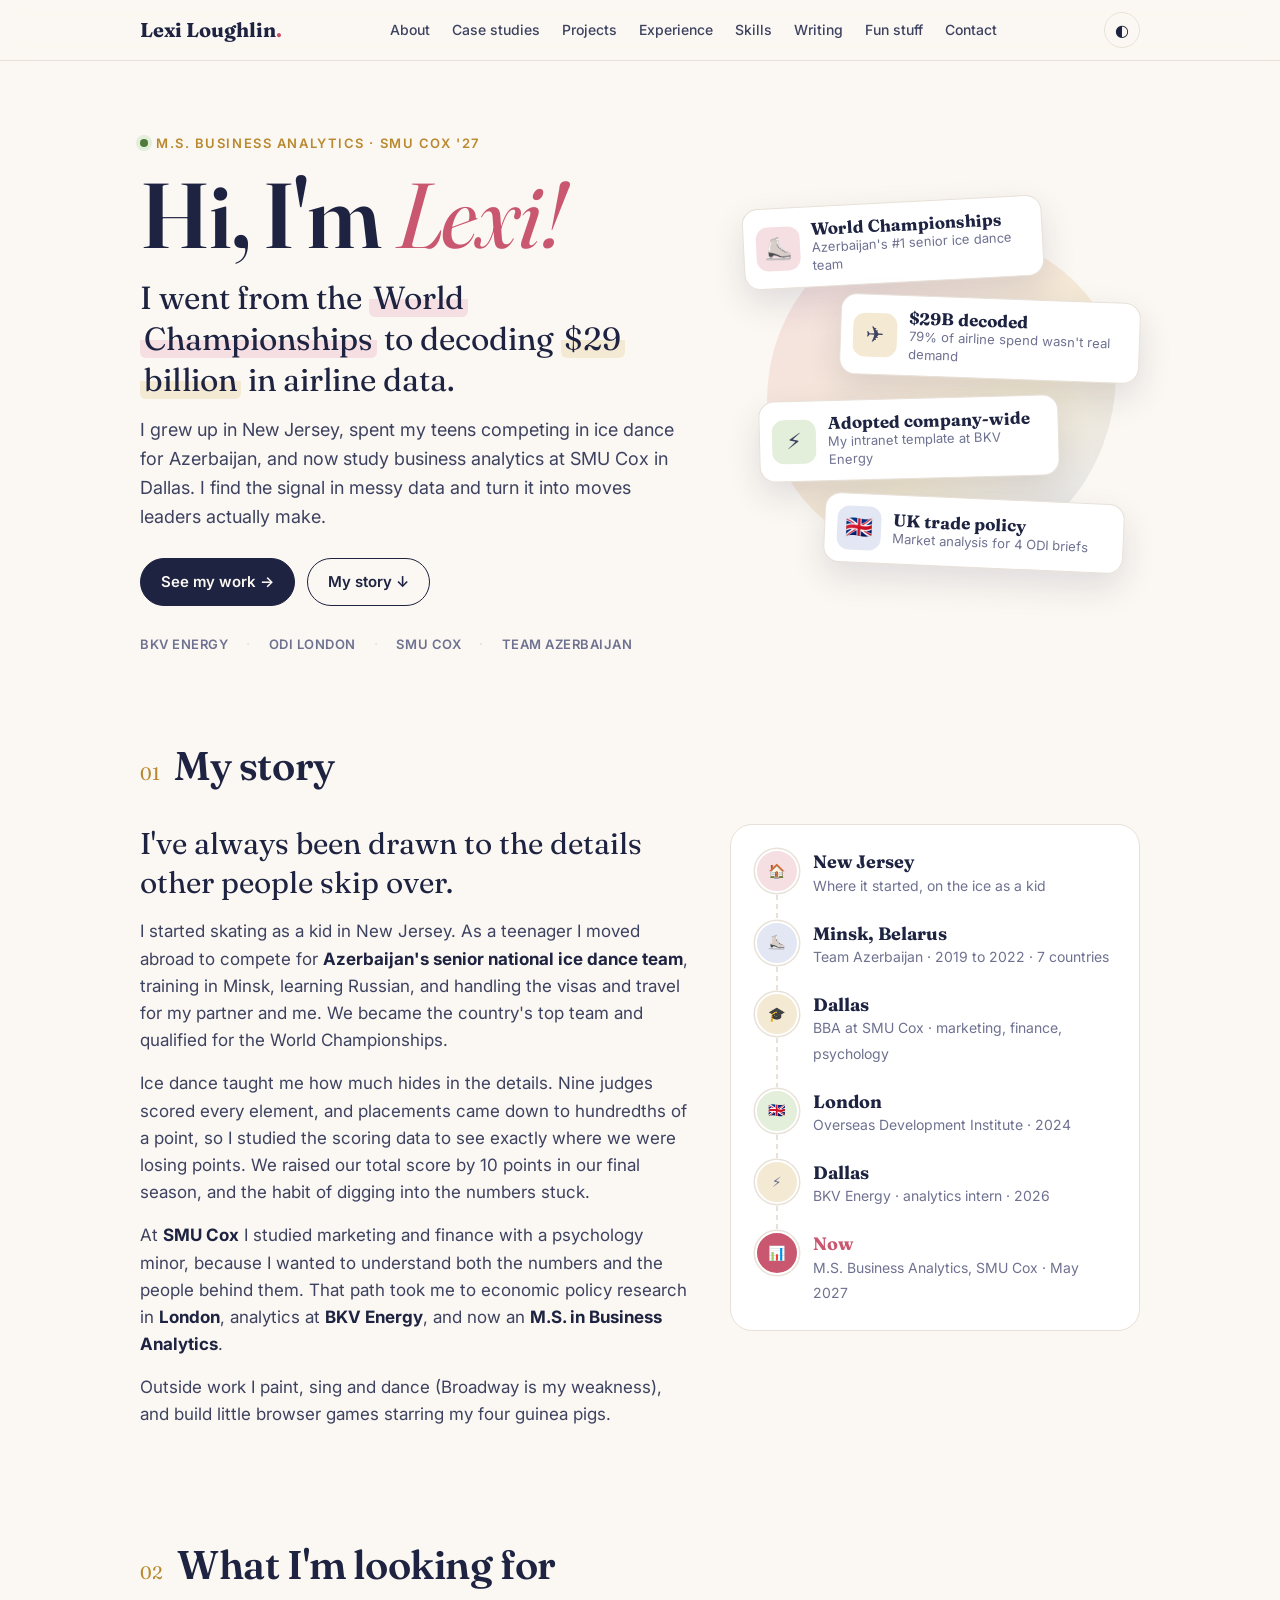
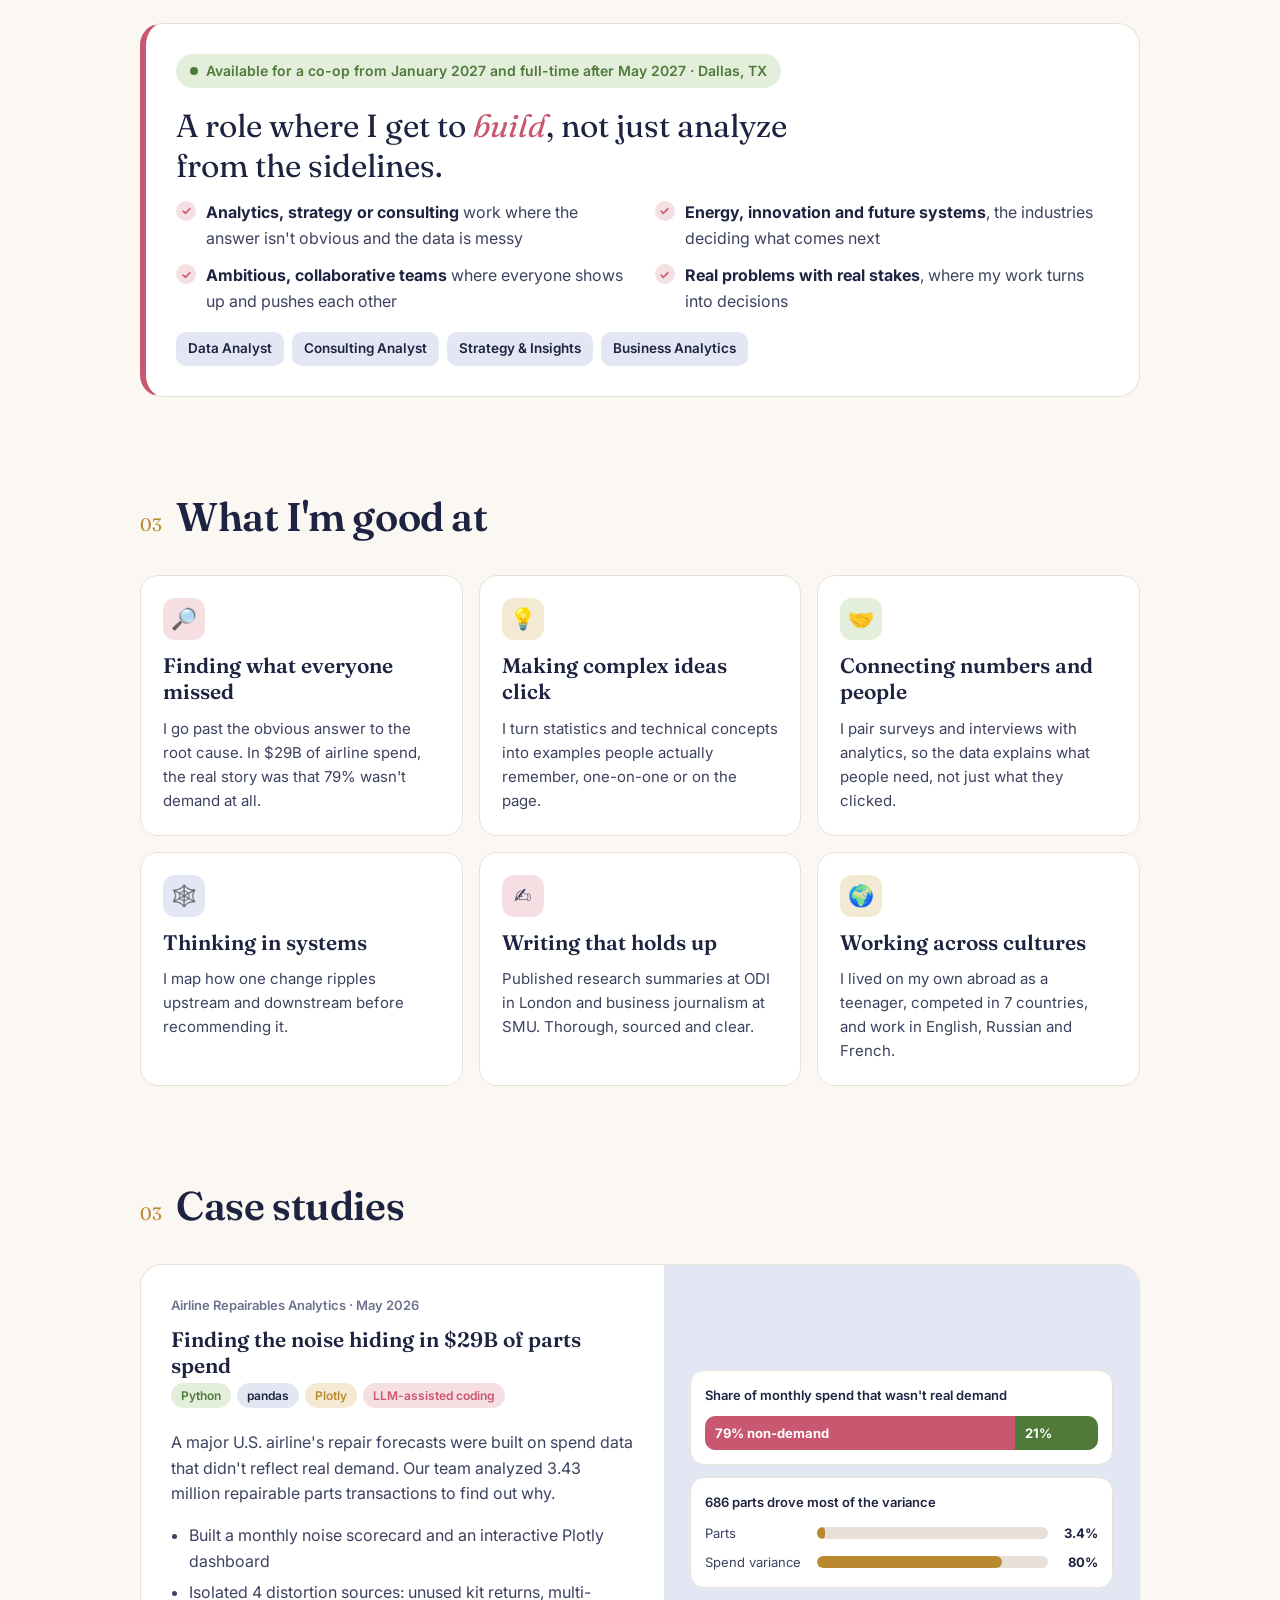
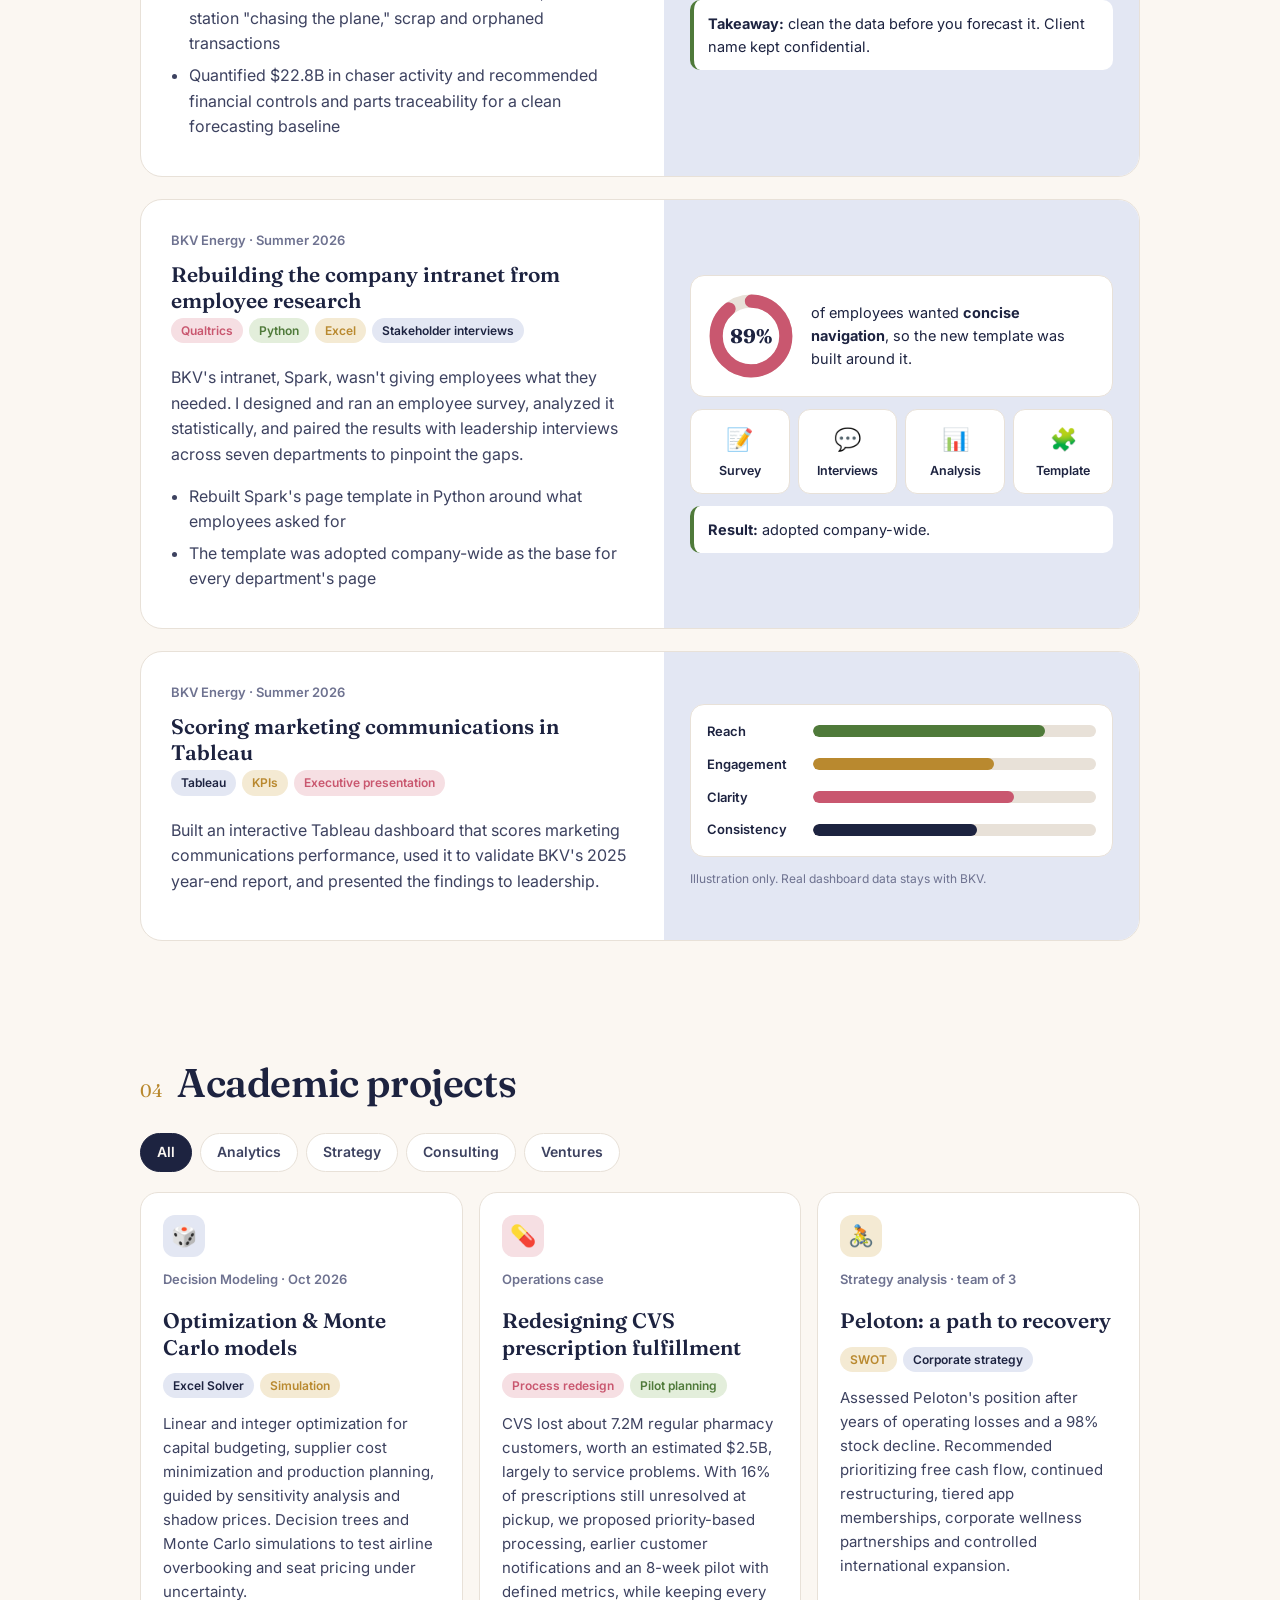
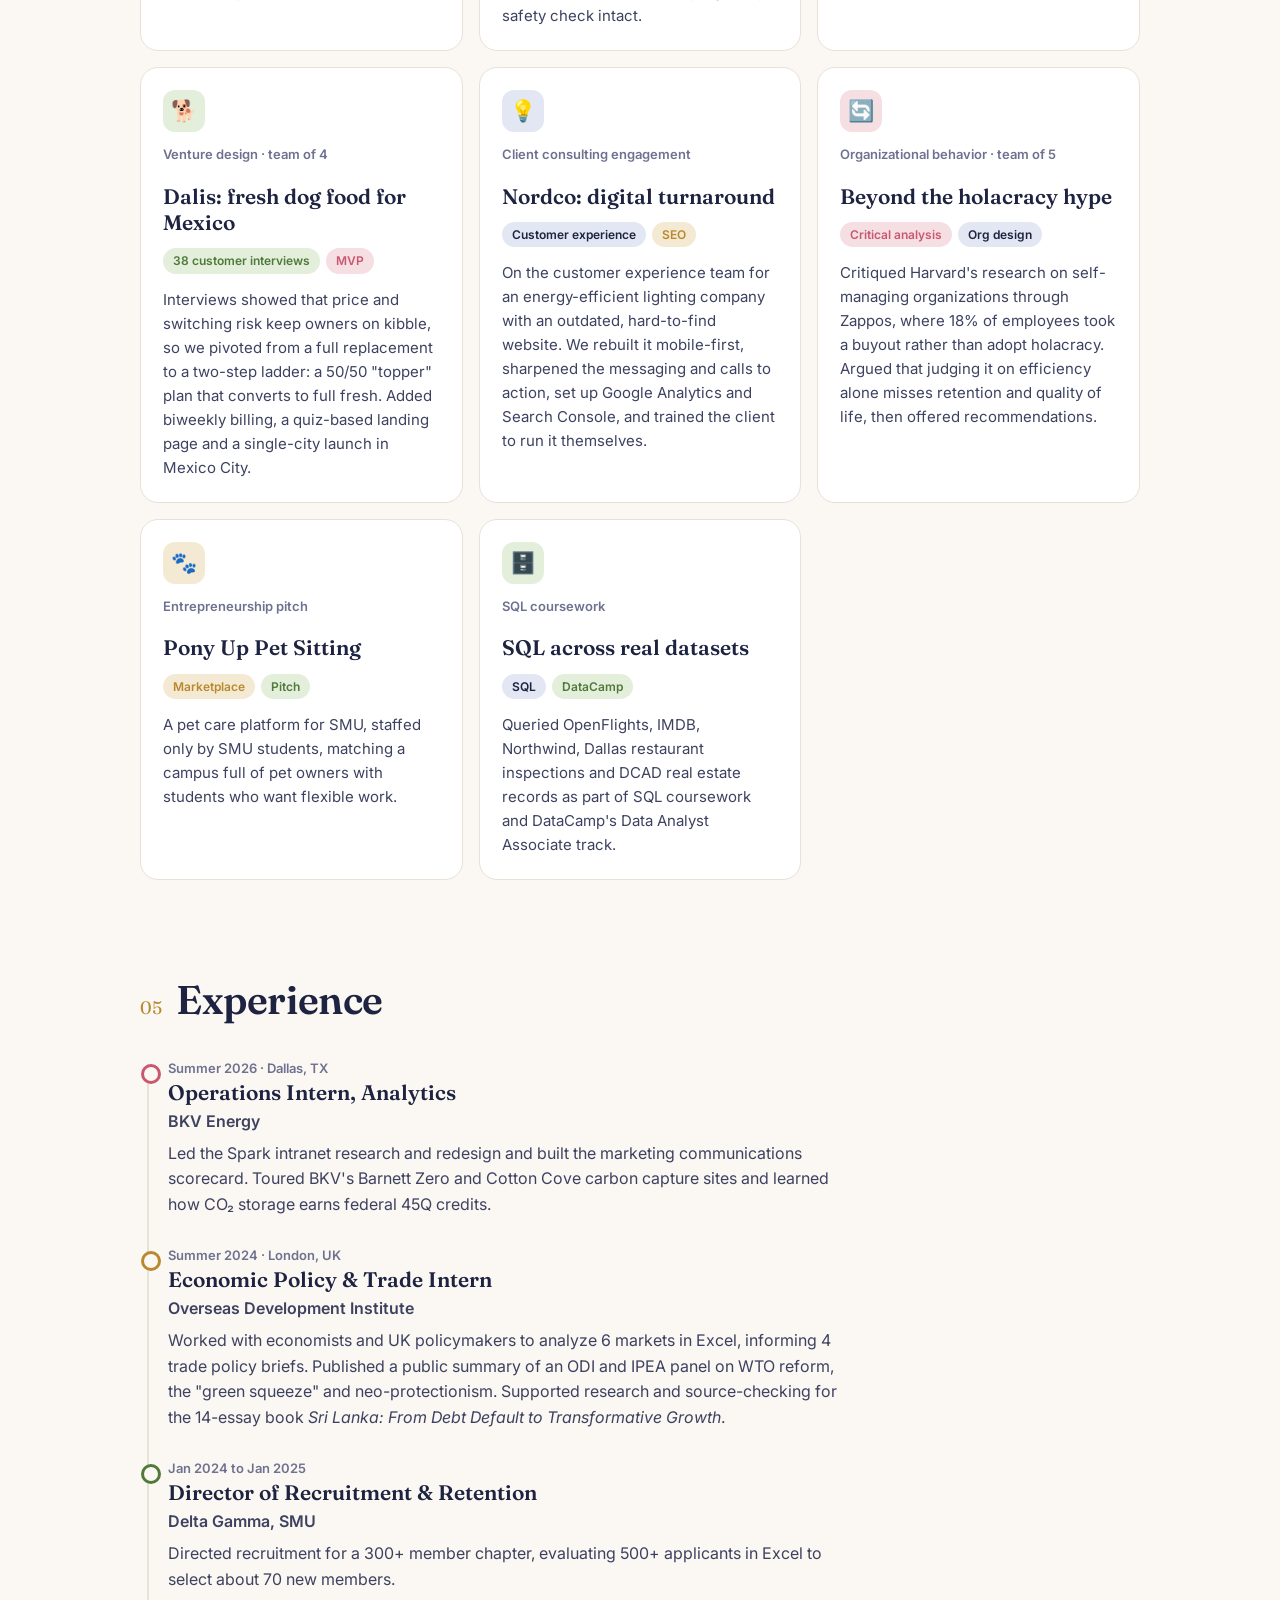
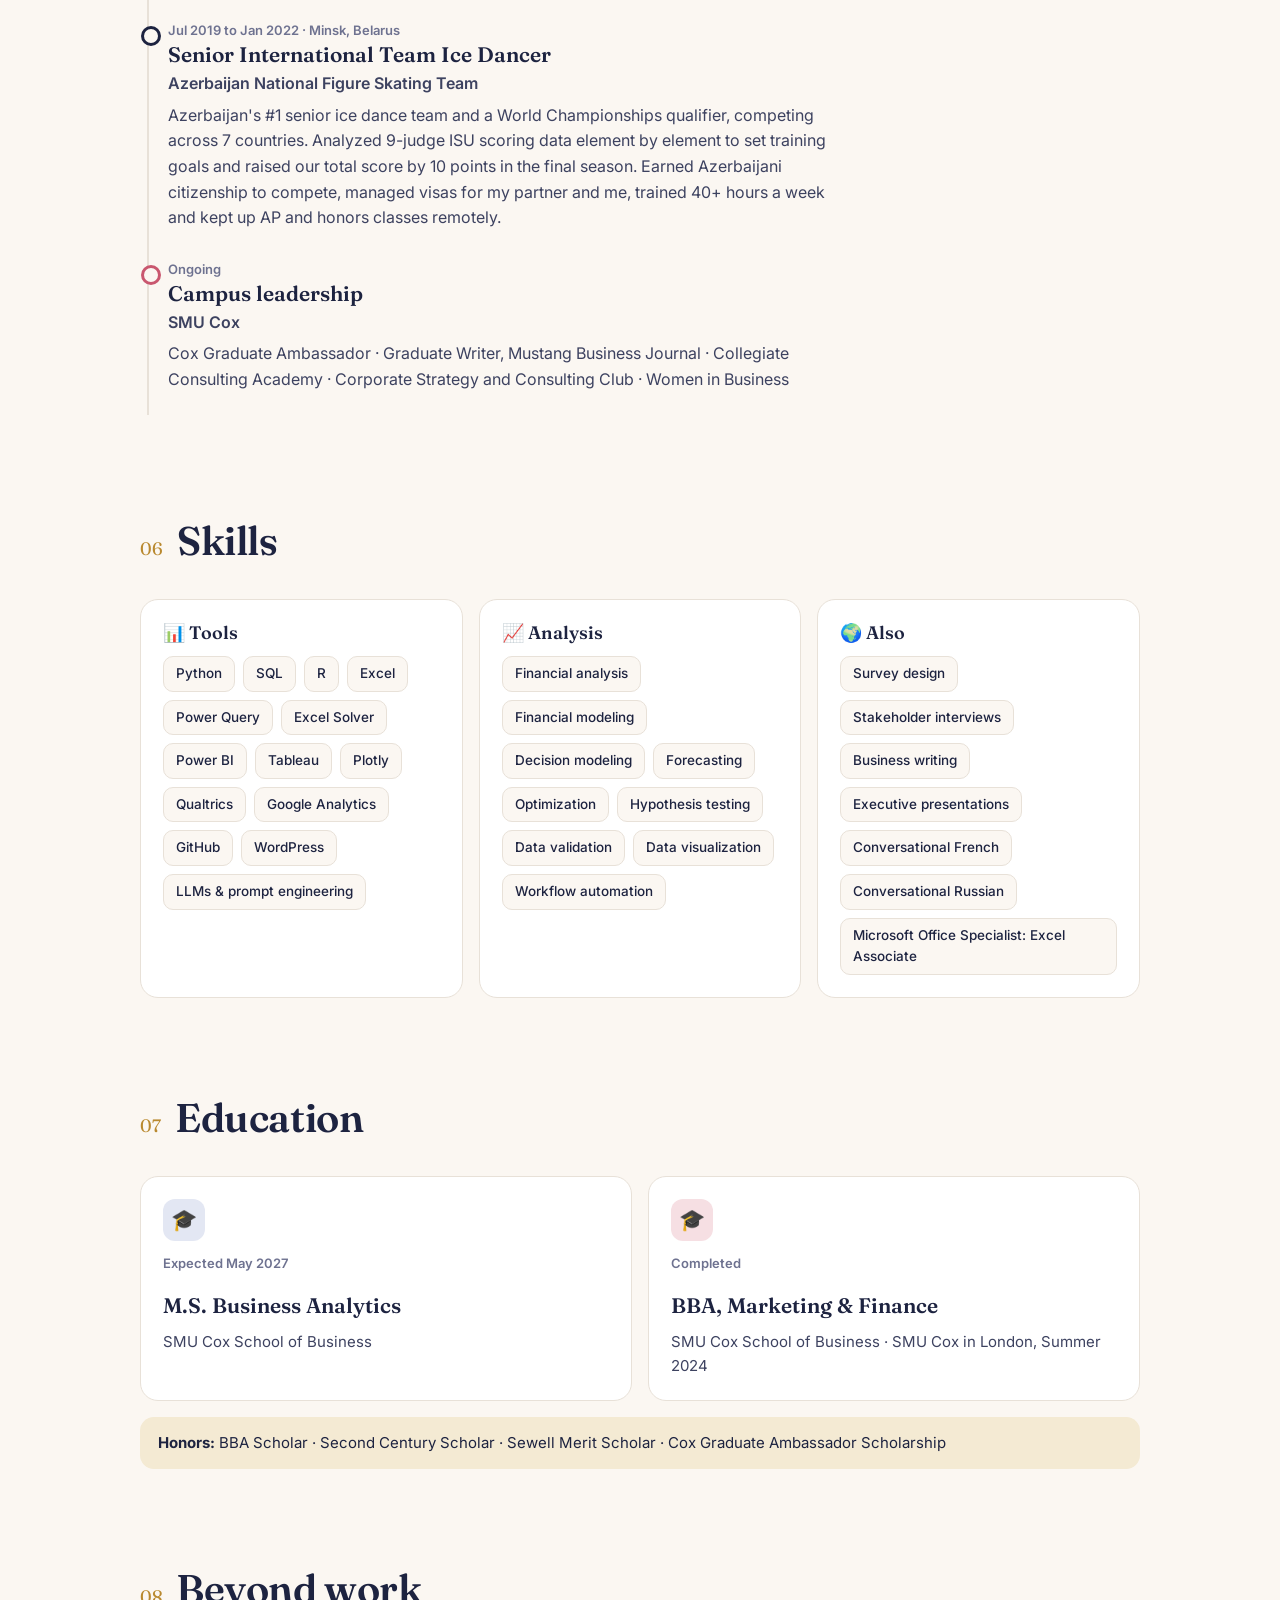
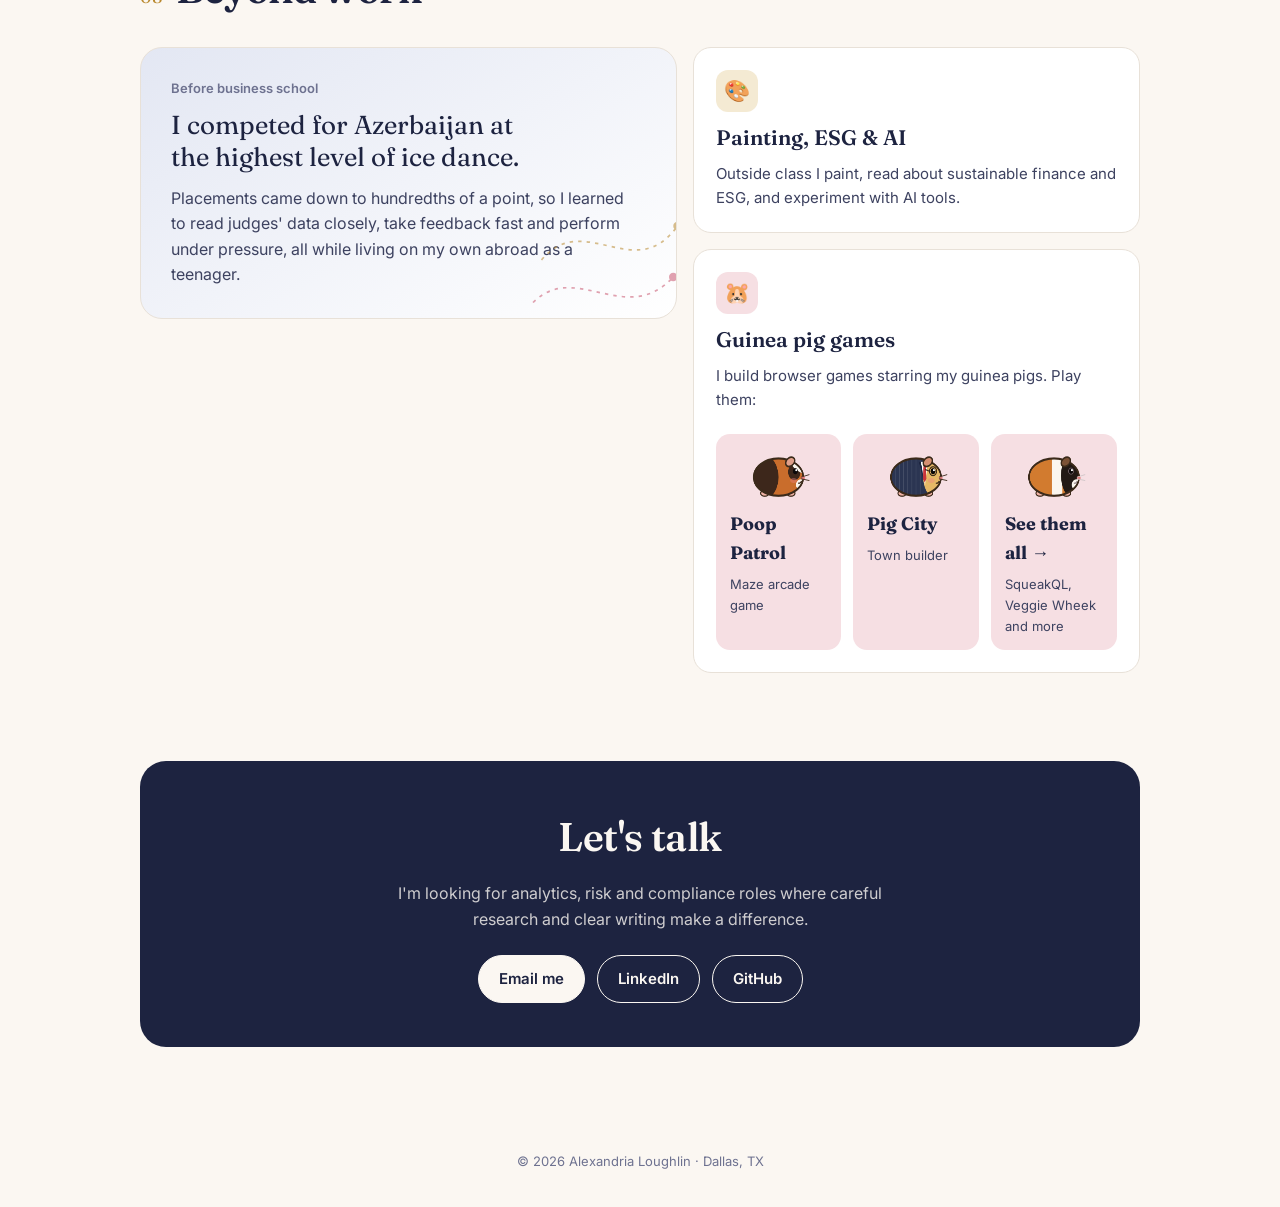
==== index.html @ fb69d90e "Add Fun stuff and Writing pages; writing/ folder auto-lists pieces Co-Authored-By: Claude Opus 5.5 <" ====
<!doctype html>
<html lang="en">
<head>
<meta charset="utf-8">
<meta name="viewport" content="width=device-width, initial-scale=1, viewport-fit=cover">
<title>Lexi Loughlin · Portfolio</title>
<meta name="description" content="Alexandria (Lexi) Loughlin: business analytics, strategy and research. M.S. Business Analytics candidate at SMU Cox.">
<link rel="preconnect" href="https://fonts.googleapis.com">
<link rel="stylesheet" href="https://fonts.googleapis.com/css2?family=Fraunces:opsz,wght@9..144,400;9..144,600;9..144,700&family=Inter:wght@400;500;600;700&display=swap">
<style>
:root {
  --bg: #fbf7f2;
  --surface: #ffffff;
  --ink: #1d2340;
  --body: #3d4260;
  --muted: #6e7290;
  --line: #e8e1d8;
  --rose: #c9576f;
  --rose-soft: #f6dfe3;
  --gold: #b9892f;
  --gold-soft: #f4ead3;
  --navy-soft: #e3e7f3;
  --sage-soft: #e3eedb;
  --sage: #4f7a3a;
  --serif: "Fraunces", Georgia, serif;
  --sans: "Inter", system-ui, -apple-system, sans-serif;
  color-scheme: light;
}
@media (prefers-color-scheme: dark) {
  :root:not([data-theme="light"]) {
    --bg: #14172a; --surface: #1c2038; --ink: #f3eee8; --body: #cfd2e2; --muted: #9a9eb8; --line: #2d3252;
    --rose: #ec8aa0; --rose-soft: #3a2433; --gold: #e2b867; --gold-soft: #3a3120; --navy-soft: #262b4a; --sage-soft: #24331f; --sage: #9cc67f;
    color-scheme: dark;
  }
}
:root[data-theme="dark"] {
  --bg: #14172a; --surface: #1c2038; --ink: #f3eee8; --body: #cfd2e2; --muted: #9a9eb8; --line: #2d3252;
  --rose: #ec8aa0; --rose-soft: #3a2433; --gold: #e2b867; --gold-soft: #3a3120; --navy-soft: #262b4a; --sage-soft: #24331f; --sage: #9cc67f;
  color-scheme: dark;
}
* { box-sizing: border-box; }
html { scroll-behavior: smooth; }
@media (prefers-reduced-motion: reduce) { html { scroll-behavior: auto; } * { transition: none !important; animation: none !important; } }
body { margin: 0; background: var(--bg); color: var(--body); font-family: var(--sans); font-size: 16px; line-height: 1.6; }
a { color: var(--rose); text-underline-offset: 3px; }
.wrap { max-width: 1040px; margin: 0 auto; padding: 0 max(20px, env(safe-area-inset-left, 0px)); }

/* nav */
nav { position: sticky; top: 0; z-index: 10; background: color-mix(in srgb, var(--bg) 88%, transparent); backdrop-filter: blur(10px); border-bottom: 1px solid var(--line); }
nav .wrap { display: flex; align-items: center; justify-content: space-between; height: 60px; gap: 12px; }
.mark { font-family: var(--serif); font-weight: 700; font-size: 20px; color: var(--ink); text-decoration: none; }
.mark span { color: var(--rose); }
.links { display: flex; gap: 22px; }
.links a { color: var(--body); text-decoration: none; font-size: 14px; font-weight: 500; }
.links a:hover { color: var(--rose); }
@media (max-width: 720px) { .links { display: none; } }

/* hero */
.hero { padding: 72px 0 56px; display: grid; grid-template-columns: 1.4fr 1fr; gap: 48px; align-items: center; }
@media (max-width: 820px) { .hero { grid-template-columns: 1fr; padding-top: 44px; gap: 32px; } }
.eyebrow { font-size: 13px; font-weight: 600; letter-spacing: .12em; text-transform: uppercase; color: var(--gold); margin: 0 0 14px; }
h1 { font-family: var(--serif); font-weight: 600; color: var(--ink); font-size: clamp(54px, 9vw, 92px); line-height: 1.02; margin: 0 0 18px; letter-spacing: -.01em; text-wrap: balance; }
h1 em { font-style: italic; color: var(--rose); font-weight: 400; }
.tagline { font-family: var(--serif); font-size: clamp(24px, 3.4vw, 32px); line-height: 1.28; color: var(--ink); margin: -2px 0 16px; max-width: 24ch; }
.lede { font-size: 18px; max-width: 56ch; margin: 0 0 26px; }
.ctas { display: flex; gap: 12px; flex-wrap: wrap; }
.btn { display: inline-flex; align-items: center; gap: 8px; padding: 11px 20px; border-radius: 999px; font-weight: 600; font-size: 15px; text-decoration: none; border: 1.5px solid var(--ink); }
.btn.primary { background: var(--ink); color: var(--bg); }
.btn.ghost { color: var(--ink); }
.btn:hover { transform: translateY(-1px); }

.reel { position: relative; min-height: 400px; }
.reel::before { content: ""; position: absolute; inset: 8% 6%; border-radius: 46% 54% 50% 50% / 52% 44% 56% 48%; background: linear-gradient(140deg, var(--rose-soft), var(--gold-soft) 60%, var(--navy-soft)); }
.hcard { position: absolute; display: flex; gap: 12px; align-items: center; background: var(--surface); border: 1px solid var(--line); border-radius: 16px; padding: 12px 16px 12px 12px; box-shadow: 0 14px 34px rgba(29,35,64,.12); width: min(300px, 88%); animation: float 6s ease-in-out infinite; }
.hcard b { display: block; color: var(--ink); font-family: var(--serif); font-size: 17px; line-height: 1.2; }
.hcard span { font-size: 13px; color: var(--muted); line-height: 1.35; display: block; }
.hi { width: 44px; height: 44px; border-radius: 12px; display: grid; place-items: center; font-size: 22px; flex: none; }
.h1c { top: 2%; left: 0; transform: rotate(-3deg); }
.h2c { top: 26%; right: 0; transform: rotate(2deg); animation-delay: -1.5s; }
.h3c { top: 51%; left: 4%; transform: rotate(-1.5deg); animation-delay: -3s; }
.h4c { top: 76%; right: 4%; transform: rotate(2.5deg); animation-delay: -4.5s; }
@keyframes float { 0%, 100% { translate: 0 0; } 50% { translate: 0 -8px; } }
@media (max-width: 820px) { .reel { min-height: 0; display: flex; flex-direction: column; gap: 12px; } .reel::before { display: none; } .hcard { position: static; transform: none; width: 100%; animation: none; } }
.eyebrow .dot { display: inline-block; width: 8px; height: 8px; border-radius: 50%; background: var(--sage); margin-right: 8px; vertical-align: 1px; box-shadow: 0 0 0 4px var(--sage-soft); }
.hl { padding: 0 .12em; border-radius: 6px; box-decoration-break: clone; -webkit-box-decoration-break: clone; }
.hl-rose { background: linear-gradient(transparent 55%, var(--rose-soft) 55%); }
.hl-gold { background: linear-gradient(transparent 55%, var(--gold-soft) 55%); }
.logos { display: flex; flex-wrap: wrap; gap: 8px 18px; margin-top: 28px; font-size: 13px; font-weight: 600; letter-spacing: .04em; text-transform: uppercase; color: var(--muted); }
.logos span + span::before { content: "·"; margin-right: 18px; color: var(--line); }
.fit { background: var(--surface); border: 1px solid var(--line); border-radius: 22px; padding: 30px; border-left: 6px solid var(--rose); }
.avail { display: inline-flex; align-items: center; gap: 8px; background: var(--sage-soft); color: var(--sage); font-weight: 600; font-size: 14px; border-radius: 999px; padding: 6px 14px; }
.avail .dot { width: 8px; height: 8px; border-radius: 50%; background: var(--sage); flex: none; }
.seek-lead { font-family: var(--serif); font-size: clamp(24px, 3.2vw, 32px); color: var(--ink); line-height: 1.25; margin: 18px 0 14px; max-width: 30ch; }
.seek-lead em { color: var(--rose); }
.checks { list-style: none; padding: 0; margin: 0 0 18px; display: grid; grid-template-columns: repeat(2, minmax(0, 1fr)); gap: 12px 24px; }
@media (max-width: 700px) { .checks { grid-template-columns: 1fr; } }
.checks li { position: relative; padding-left: 30px; }
.checks li::before { content: "✓"; position: absolute; left: 0; top: 1px; width: 20px; height: 20px; border-radius: 50%; background: var(--rose-soft); color: var(--rose); font-size: 12px; font-weight: 700; display: grid; place-items: center; }
.checks b { color: var(--ink); }
.roles { display: flex; flex-wrap: wrap; gap: 8px; }
.roles span { font-size: 13.5px; font-weight: 600; padding: 6px 12px; border-radius: 10px; background: var(--navy-soft); color: var(--ink); }
.story { display: grid; grid-template-columns: 1.35fr 1fr; gap: 36px; align-items: start; }
@media (max-width: 860px) { .story { grid-template-columns: 1fr; } }
.story-text p { margin: 0 0 16px; font-size: 17px; max-width: 62ch; }
.story-text b { color: var(--ink); }
.story-lead { font-family: var(--serif); font-size: clamp(24px, 3vw, 30px) !important; line-height: 1.3; color: var(--ink); }
.journey { list-style: none; margin: 0; padding: 24px; background: var(--surface); border: 1px solid var(--line); border-radius: 22px; position: relative; }
.journey li { display: flex; gap: 14px; align-items: flex-start; position: relative; padding-bottom: 22px; }
.journey li:last-child { padding-bottom: 0; }
.journey li:not(:last-child)::after { content: ""; position: absolute; left: 21px; top: 46px; bottom: 2px; width: 2px; background: repeating-linear-gradient(var(--line) 0 5px, transparent 5px 9px); }
.jdot { width: 44px; height: 44px; border-radius: 50%; display: grid; place-items: center; font-size: 20px; flex: none; border: 2px solid var(--surface); box-shadow: 0 0 0 1.5px var(--line); }
.journey b { display: block; color: var(--ink); font-family: var(--serif); font-size: 18px; line-height: 1.2; margin-top: 2px; }
.journey span { font-size: 14px; color: var(--muted); }
.journey .now b { color: var(--rose); }
.portrait { position: relative; aspect-ratio: 1; max-width: 360px; width: 100%; justify-self: center; }
.portrait .blob { position: absolute; inset: 0; border-radius: 46% 54% 50% 50% / 52% 44% 56% 48%; background: linear-gradient(140deg, var(--rose-soft), var(--gold-soft) 60%, var(--navy-soft)); }
.portrait .initials { position: absolute; inset: 0; display: grid; place-items: center; font-family: var(--serif); font-size: clamp(90px, 16vw, 140px); font-weight: 600; color: var(--ink); letter-spacing: -.04em; }
.badge { position: absolute; background: var(--surface); border: 1px solid var(--line); border-radius: 14px; padding: 10px 14px; box-shadow: 0 10px 30px rgba(29,35,64,.10); font-size: 13px; line-height: 1.35; }
.badge b { display: block; color: var(--ink); font-size: 15px; }
.badge.b1 { left: -6%; bottom: 14%; }
.badge.b2 { right: -4%; top: 10%; }
@media (max-width: 420px) { .badge.b1 { left: 0; } .badge.b2 { right: 0; } }

/* stats */
.stats { display: grid; grid-template-columns: repeat(4, minmax(0, 1fr)); gap: 14px; margin-bottom: 72px; }
@media (max-width: 760px) { .stats { grid-template-columns: repeat(2, minmax(0, 1fr)); } }
.stat { background: var(--surface); border: 1px solid var(--line); border-radius: 18px; padding: 20px; }
.stat .n { font-family: var(--serif); font-size: 36px; font-weight: 600; color: var(--ink); line-height: 1; }
.stat .l { font-size: 14px; color: var(--muted); margin-top: 8px; }
.stat:nth-child(1) { border-top: 4px solid var(--rose); }
.stat:nth-child(2) { border-top: 4px solid var(--gold); }
.stat:nth-child(3) { border-top: 4px solid var(--sage); }
.stat:nth-child(4) { border-top: 4px solid var(--ink); }

/* sections */
section { padding: 24px 0 64px; scroll-margin-top: 70px; }
.sec-head { display: flex; align-items: baseline; gap: 14px; margin-bottom: 26px; }
.sec-head .num { font-family: var(--serif); color: var(--gold); font-size: 18px; }
h2 { font-family: var(--serif); font-weight: 600; color: var(--ink); font-size: clamp(30px, 4.5vw, 40px); margin: 0; letter-spacing: -.01em; }
h3 { font-family: var(--serif); font-weight: 600; color: var(--ink); font-size: 21px; margin: 0 0 4px; line-height: 1.25; }

/* featured project */
.feature { display: grid; grid-template-columns: 1.1fr 1fr; gap: 0; background: var(--surface); border: 1px solid var(--line); border-radius: 22px; overflow: hidden; margin-bottom: 18px; }
@media (max-width: 820px) { .feature { grid-template-columns: 1fr; } }
.feature .txt { padding: 30px; }
.feature .viz { background: var(--navy-soft); padding: 26px; display: flex; flex-direction: column; justify-content: center; gap: 12px; }
.tag { display: inline-block; font-size: 12px; font-weight: 600; padding: 3px 10px; border-radius: 999px; margin: 0 6px 6px 0; }
.t-rose { background: var(--rose-soft); color: var(--rose); }
.t-gold { background: var(--gold-soft); color: var(--gold); }
.t-sage { background: var(--sage-soft); color: var(--sage); }
.t-navy { background: var(--navy-soft); color: var(--ink); }
.kicker { font-size: 13px; color: var(--muted); font-weight: 600; margin-bottom: 10px; }
.feature ul { padding-left: 18px; margin: 14px 0 0; }
.feature li { margin-bottom: 6px; }
.flow { display: grid; grid-template-columns: repeat(4, 1fr); gap: 8px; }
.flow div { background: var(--surface); border-radius: 12px; padding: 12px 8px; text-align: center; font-size: 12.5px; font-weight: 600; color: var(--ink); position: relative; border: 1px solid var(--line); }
.flow div span { display: block; font-size: 22px; margin-bottom: 4px; }
.depts { display: flex; flex-wrap: wrap; gap: 6px; }
.depts span { background: var(--surface); border: 1px solid var(--line); border-radius: 999px; padding: 4px 10px; font-size: 12.5px; font-weight: 500; }
.result { background: var(--surface); border-left: 4px solid var(--sage); border-radius: 10px; padding: 12px 14px; font-size: 14.5px; color: var(--ink); }

.grid { display: grid; grid-template-columns: repeat(3, minmax(0, 1fr)); gap: 16px; }
@media (max-width: 900px) { .grid { grid-template-columns: repeat(2, minmax(0, 1fr)); } }
@media (max-width: 580px) { .grid { grid-template-columns: 1fr; } }
.card { background: var(--surface); border: 1px solid var(--line); border-radius: 18px; padding: 22px; display: flex; flex-direction: column; gap: 8px; }
.card .icon { width: 42px; height: 42px; border-radius: 12px; display: grid; place-items: center; font-size: 21px; margin-bottom: 4px; }
.card p { margin: 0; font-size: 15px; }

/* timeline */
.timeline { position: relative; padding-left: 28px; }
.timeline::before { content: ""; position: absolute; left: 7px; top: 6px; bottom: 6px; width: 2px; background: var(--line); }
.item { position: relative; padding-bottom: 28px; }
.item::before { content: ""; position: absolute; left: -27px; top: 6px; width: 14px; height: 14px; border-radius: 50%; background: var(--bg); border: 3px solid var(--rose); }
.item.gold::before { border-color: var(--gold); }
.item.sage::before { border-color: var(--sage); }
.item.navy::before { border-color: var(--ink); }
.item .when { font-size: 13px; font-weight: 600; color: var(--muted); }
.item .org { font-weight: 600; color: var(--body); margin-bottom: 6px; }
.item p { margin: 0; max-width: 68ch; }

/* skills */
.skills { display: grid; grid-template-columns: repeat(3, minmax(0, 1fr)); gap: 16px; }
@media (max-width: 820px) { .skills { grid-template-columns: 1fr; } }
.skillset { background: var(--surface); border: 1px solid var(--line); border-radius: 18px; padding: 22px; }
.skillset h3 { font-size: 18px; margin-bottom: 12px; }
.chips { display: flex; flex-wrap: wrap; gap: 8px; }
.chips span { font-size: 13.5px; font-weight: 500; padding: 6px 12px; border-radius: 10px; background: var(--bg); border: 1px solid var(--line); color: var(--ink); }

/* edu */
.edu { display: grid; grid-template-columns: repeat(2, minmax(0, 1fr)); gap: 16px; }
@media (max-width: 680px) { .edu { grid-template-columns: 1fr; } }

/* beyond */
.beyond { display: grid; grid-template-columns: 1.2fr 1fr; gap: 16px; }
@media (max-width: 820px) { .beyond { grid-template-columns: 1fr; } }
.ice { align-self: start; background: linear-gradient(150deg, var(--navy-soft), var(--surface)); border: 1px solid var(--line); border-radius: 22px; padding: 30px; position: relative; overflow: hidden; }
.ice svg { position: absolute; right: -10px; bottom: -10px; width: 170px; opacity: .55; }
.ice .big { font-family: var(--serif); font-size: 26px; color: var(--ink); line-height: 1.25; margin: 6px 0 12px; max-width: 22ch; }
.stack { display: flex; flex-direction: column; gap: 16px; }

.games { display: grid; grid-template-columns: repeat(3, minmax(0, 1fr)); gap: 12px; margin-top: 14px; }
@media (max-width: 580px) { .games { grid-template-columns: 1fr; } }
.game { text-decoration: none; color: var(--ink); background: var(--rose-soft); border-radius: 14px; padding: 14px; display: flex; flex-direction: column; gap: 6px; }
.game:hover { outline: 2px solid var(--rose); }
.game b { font-family: var(--serif); font-size: 18px; }
.game span { font-size: 13px; color: var(--body); }
.game canvas { width: 100%; height: 56px; }

/* contact */
.contact { background: var(--ink); color: var(--bg); border-radius: 26px; padding: 44px; text-align: center; margin-bottom: 40px; }
.contact h2 { color: var(--bg); }
.contact p { color: color-mix(in srgb, var(--bg) 80%, transparent); max-width: 52ch; margin: 12px auto 22px; }
.contact .btn { border-color: var(--bg); color: var(--bg); }
.contact .btn.primary { background: var(--bg); color: var(--ink); }
footer { text-align: center; font-size: 13px; color: var(--muted); padding: 0 0 36px; }
.theme { background: none; border: 1px solid var(--line); border-radius: 999px; width: 36px; height: 36px; cursor: pointer; color: var(--ink); font-size: 16px; }

/* case study visuals */
.kpi { background: var(--surface); border-radius: 14px; padding: 14px; border: 1px solid var(--line); }
.kpi-label { font-size: 13px; font-weight: 600; color: var(--ink); margin-bottom: 10px; }
.split { display: flex; height: 34px; border-radius: 10px; overflow: hidden; font-size: 13px; font-weight: 700; color: #fff; }
.split div { display: flex; align-items: center; padding: 0 10px; white-space: nowrap; }
.pareto { display: flex; flex-direction: column; gap: 8px; }
.pareto > div { display: grid; grid-template-columns: 104px 1fr 42px; align-items: center; gap: 8px; font-size: 13px; }
.pareto b { color: var(--ink); text-align: right; }
.pbar { height: 12px; border-radius: 999px; background: var(--line); overflow: hidden; }
.pbar i { display: block; height: 100%; border-radius: 999px; }
.donutrow { display: flex; align-items: center; gap: 14px; background: var(--surface); border: 1px solid var(--line); border-radius: 14px; padding: 14px; }
.donutrow p { margin: 0; font-size: 14.5px; color: var(--ink); }
.donut { width: 92px; height: 92px; flex: none; }
.donut text { font-family: var(--serif); font-size: 9px; font-weight: 700; fill: var(--ink); }
.mini-dash { background: var(--surface); border: 1px solid var(--line); border-radius: 14px; padding: 16px; display: flex; flex-direction: column; gap: 12px; }
.md-row { display: grid; grid-template-columns: 96px 1fr; align-items: center; gap: 10px; font-size: 13px; font-weight: 600; color: var(--ink); }
.note { font-size: 12px; color: var(--muted); margin: 0; }
.feature { margin-bottom: 22px; }
.filters { display: flex; gap: 8px; flex-wrap: wrap; margin: -8px 0 20px; }
.fbtn { font: inherit; font-size: 14px; font-weight: 600; padding: 7px 16px; border-radius: 999px; border: 1.5px solid var(--line); background: var(--surface); color: var(--body); cursor: pointer; }
.fbtn[aria-pressed="true"] { background: var(--ink); color: var(--bg); border-color: var(--ink); }
.card[hidden] { display: none; }
.honors { margin-top: 16px; background: var(--gold-soft); color: var(--ink); border-radius: 14px; padding: 14px 18px; font-size: 15px; }

.reveal { opacity: 0; transform: translateY(14px); transition: opacity .6s ease, transform .6s ease; }
.reveal.in { opacity: 1; transform: none; }
</style>
</head>
<body>

<nav>
  <div class="wrap">
    <a class="mark" href="#top">Lexi Loughlin<span>.</span></a>
    <div class="links">
      <a href="#story">About</a><a href="#work">Case studies</a><a href="#projects">Projects</a><a href="#experience">Experience</a><a href="#skills">Skills</a><a href="writing.html">Writing</a><a href="fun.html">Fun stuff</a><a href="#contact">Contact</a>
    </div>
    <button class="theme" id="theme" aria-label="Switch light or dark mode">◐</button>
  </div>
</nav>

<main class="wrap" id="top">
  <header class="hero">
    <div>
      <p class="eyebrow"><span class="dot"></span>M.S. Business Analytics · SMU Cox '27</p>
      <h1>Hi, I'm <em>Lexi!</em></h1>
      <p class="tagline">I went from the <span class="hl hl-rose">World Championships</span> to decoding <span class="hl hl-gold">$29 billion</span> in airline data.</p>
      <p class="lede">I grew up in New Jersey, spent my teens competing in ice dance for Azerbaijan, and now study business analytics at SMU Cox in Dallas. I find the signal in messy data and turn it into moves leaders actually make.</p>
      <div class="ctas">
        <a class="btn primary" href="#work">See my work →</a>
        <a class="btn ghost" href="#story">My story ↓</a>
      </div>
      <div class="logos" aria-label="Where I've worked and studied">
        <span>BKV Energy</span><span>ODI London</span><span>SMU Cox</span><span>Team Azerbaijan</span>
      </div>
    </div>
    <div class="reel" aria-label="Highlights">
      <div class="hcard h1c"><div class="hi" style="background:var(--rose-soft)">⛸️</div><div><b>World Championships</b><span>Azerbaijan's #1 senior ice dance team</span></div></div>
      <div class="hcard h2c"><div class="hi" style="background:var(--gold-soft)">✈️</div><div><b>$29B decoded</b><span>79% of airline spend wasn't real demand</span></div></div>
      <div class="hcard h3c"><div class="hi" style="background:var(--sage-soft)">⚡</div><div><b>Adopted company-wide</b><span>My intranet template at BKV Energy</span></div></div>
      <div class="hcard h4c"><div class="hi" style="background:var(--navy-soft)">🇬🇧</div><div><b>UK trade policy</b><span>Market analysis for 4 ODI briefs</span></div></div>
    </div>
  </header>

  <section id="story">
    <div class="sec-head"><span class="num">01</span><h2>My story</h2></div>
    <div class="story">
      <div class="story-text reveal">
        <p class="story-lead">I've always been drawn to the details other people skip over.</p>
        <p>I started skating as a kid in New Jersey. As a teenager I moved abroad to compete for <b>Azerbaijan's senior national ice dance team</b>, training in Minsk, learning Russian, and handling the visas and travel for my partner and me. We became the country's top team and qualified for the World Championships.</p>
        <p>Ice dance taught me how much hides in the details. Nine judges scored every element, and placements came down to hundredths of a point, so I studied the scoring data to see exactly where we were losing points. We raised our total score by 10 points in our final season, and the habit of digging into the numbers stuck.</p>
        <p>At <b>SMU Cox</b> I studied marketing and finance with a psychology minor, because I wanted to understand both the numbers and the people behind them. That path took me to economic policy research in <b>London</b>, analytics at <b>BKV Energy</b>, and now an <b>M.S. in Business Analytics</b>.</p>
        <p>Outside work I paint, sing and dance (Broadway is my weakness), and build little browser games starring my four guinea pigs.</p>
      </div>
      <ol class="journey reveal" aria-label="My path">
        <li><span class="jdot" style="background:var(--rose-soft)">🏠</span><div><b>New Jersey</b><span>Where it started, on the ice as a kid</span></div></li>
        <li><span class="jdot" style="background:var(--navy-soft)">⛸️</span><div><b>Minsk, Belarus</b><span>Team Azerbaijan · 2019 to 2022 · 7 countries</span></div></li>
        <li><span class="jdot" style="background:var(--gold-soft)">🎓</span><div><b>Dallas</b><span>BBA at SMU Cox · marketing, finance, psychology</span></div></li>
        <li><span class="jdot" style="background:var(--sage-soft)">🇬🇧</span><div><b>London</b><span>Overseas Development Institute · 2024</span></div></li>
        <li><span class="jdot" style="background:var(--gold-soft)">⚡</span><div><b>Dallas</b><span>BKV Energy · analytics intern · 2026</span></div></li>
        <li class="now"><span class="jdot" style="background:var(--rose)">📊</span><div><b>Now</b><span>M.S. Business Analytics, SMU Cox · May 2027</span></div></li>
      </ol>
    </div>
  </section>

  <section id="about">
    <div class="sec-head"><span class="num">02</span><h2>What I'm looking for</h2></div>
    <div class="fit reveal">
      <div class="seek">
        <div class="avail"><span class="dot"></span>Available for a co-op from January 2027 and full-time after May 2027 · Dallas, TX</div>
        <p class="seek-lead">A role where I get to <em>build</em>, not just analyze from the sidelines.</p>
        <ul class="checks">
          <li><b>Analytics, strategy or consulting</b> work where the answer isn't obvious and the data is messy</li>
          <li><b>Energy, innovation and future systems</b>, the industries deciding what comes next</li>
          <li><b>Ambitious, collaborative teams</b> where everyone shows up and pushes each other</li>
          <li><b>Real problems with real stakes</b>, where my work turns into decisions</li>
        </ul>
        <div class="roles"><span>Data Analyst</span><span>Consulting Analyst</span><span>Strategy & Insights</span><span>Business Analytics</span></div>
      </div>
    </div>
  </section>

  <section id="strengths">
    <div class="sec-head"><span class="num">03</span><h2>What I'm good at</h2></div>
    <div class="grid strengths">
      <article class="card reveal">
        <div class="icon" style="background:var(--rose-soft)">🔎</div>
        <h3>Finding what everyone missed</h3>
        <p>I go past the obvious answer to the root cause. In $29B of airline spend, the real story was that 79% wasn't demand at all.</p>
      </article>
      <article class="card reveal">
        <div class="icon" style="background:var(--gold-soft)">💡</div>
        <h3>Making complex ideas click</h3>
        <p>I turn statistics and technical concepts into examples people actually remember, one-on-one or on the page.</p>
      </article>
      <article class="card reveal">
        <div class="icon" style="background:var(--sage-soft)">🤝</div>
        <h3>Connecting numbers and people</h3>
        <p>I pair surveys and interviews with analytics, so the data explains what people need, not just what they clicked.</p>
      </article>
      <article class="card reveal">
        <div class="icon" style="background:var(--navy-soft)">🕸️</div>
        <h3>Thinking in systems</h3>
        <p>I map how one change ripples upstream and downstream before recommending it.</p>
      </article>
      <article class="card reveal">
        <div class="icon" style="background:var(--rose-soft)">✍️</div>
        <h3>Writing that holds up</h3>
        <p>Published research summaries at ODI in London and business journalism at SMU. Thorough, sourced and clear.</p>
      </article>
      <article class="card reveal">
        <div class="icon" style="background:var(--gold-soft)">🌍</div>
        <h3>Working across cultures</h3>
        <p>I lived on my own abroad as a teenager, competed in 7 countries, and work in English, Russian and French.</p>
      </article>
    </div>
  </section>

  <section id="work">
    <div class="sec-head"><span class="num">03</span><h2>Case studies</h2></div>

    <article class="feature reveal">
      <div class="txt">
        <div class="kicker">Airline Repairables Analytics · May 2026</div>
        <h3>Finding the noise hiding in $29B of parts spend</h3>
        <div><span class="tag t-sage">Python</span><span class="tag t-navy">pandas</span><span class="tag t-gold">Plotly</span><span class="tag t-rose">LLM-assisted coding</span></div>
        <p>A major U.S. airline's repair forecasts were built on spend data that didn't reflect real demand. Our team analyzed 3.43 million repairable parts transactions to find out why.</p>
        <ul>
          <li>Built a monthly noise scorecard and an interactive Plotly dashboard</li>
          <li>Isolated 4 distortion sources: unused kit returns, multi-station "chasing the plane," scrap and orphaned transactions</li>
          <li>Quantified $22.8B in chaser activity and recommended financial controls and parts traceability for a clean forecasting baseline</li>
        </ul>
      </div>
      <div class="viz" aria-label="Key findings">
        <div class="kpi">
          <div class="kpi-label">Share of monthly spend that wasn't real demand</div>
          <div class="split"><div style="width:79%;background:var(--rose)">79% non-demand</div><div style="width:21%;background:var(--sage)">21%</div></div>
        </div>
        <div class="kpi">
          <div class="kpi-label">686 parts drove most of the variance</div>
          <div class="pareto">
            <div><span>Parts</span><div class="pbar"><i style="width:3.4%;background:var(--gold)"></i></div><b>3.4%</b></div>
            <div><span>Spend variance</span><div class="pbar"><i style="width:80%;background:var(--gold)"></i></div><b>80%</b></div>
          </div>
        </div>
        <div class="result"><b>Takeaway:</b> clean the data before you forecast it. Client name kept confidential.</div>
      </div>
    </article>

    <article class="feature reveal">
      <div class="txt">
        <div class="kicker">BKV Energy · Summer 2026</div>
        <h3>Rebuilding the company intranet from employee research</h3>
        <div><span class="tag t-rose">Qualtrics</span><span class="tag t-sage">Python</span><span class="tag t-gold">Excel</span><span class="tag t-navy">Stakeholder interviews</span></div>
        <p>BKV's intranet, Spark, wasn't giving employees what they needed. I designed and ran an employee survey, analyzed it statistically, and paired the results with leadership interviews across seven departments to pinpoint the gaps.</p>
        <ul>
          <li>Rebuilt Spark's page template in Python around what employees asked for</li>
          <li>The template was adopted company-wide as the base for every department's page</li>
        </ul>
      </div>
      <div class="viz" aria-label="Key findings">
        <div class="donutrow">
          <svg viewBox="0 0 42 42" class="donut" aria-hidden="true"><circle cx="21" cy="21" r="15.9" fill="none" stroke="var(--line)" stroke-width="6"/><circle cx="21" cy="21" r="15.9" fill="none" stroke="var(--rose)" stroke-width="6" stroke-dasharray="89 11" stroke-dashoffset="25" stroke-linecap="round"/><text x="21" y="24" text-anchor="middle">89%</text></svg>
          <p>of employees wanted <b>concise navigation</b>, so the new template was built around it.</p>
        </div>
        <div class="flow">
          <div><span>📝</span>Survey</div>
          <div><span>💬</span>Interviews</div>
          <div><span>📊</span>Analysis</div>
          <div><span>🧩</span>Template</div>
        </div>
        <div class="result"><b>Result:</b> adopted company-wide.</div>
      </div>
    </article>

    <article class="feature reveal">
      <div class="txt">
        <div class="kicker">BKV Energy · Summer 2026</div>
        <h3>Scoring marketing communications in Tableau</h3>
        <div><span class="tag t-navy">Tableau</span><span class="tag t-gold">KPIs</span><span class="tag t-rose">Executive presentation</span></div>
        <p>Built an interactive Tableau dashboard that scores marketing communications performance, used it to validate BKV's 2025 year-end report, and presented the findings to leadership.</p>
      </div>
      <div class="viz" aria-label="Dashboard illustration">
        <div class="mini-dash">
          <div class="md-row"><span>Reach</span><div class="pbar"><i style="width:82%;background:var(--sage)"></i></div></div>
          <div class="md-row"><span>Engagement</span><div class="pbar"><i style="width:64%;background:var(--gold)"></i></div></div>
          <div class="md-row"><span>Clarity</span><div class="pbar"><i style="width:71%;background:var(--rose)"></i></div></div>
          <div class="md-row"><span>Consistency</span><div class="pbar"><i style="width:58%;background:var(--ink)"></i></div></div>
        </div>
        <p class="note">Illustration only. Real dashboard data stays with BKV.</p>
      </div>
    </article>
  </section>

  <section id="projects">
    <div class="sec-head"><span class="num">04</span><h2>Academic projects</h2></div>
    <div class="filters" role="group" aria-label="Filter projects">
      <button class="fbtn" aria-pressed="true" data-f="all">All</button>
      <button class="fbtn" aria-pressed="false" data-f="analytics">Analytics</button>
      <button class="fbtn" aria-pressed="false" data-f="strategy">Strategy</button>
      <button class="fbtn" aria-pressed="false" data-f="consulting">Consulting</button>
      <button class="fbtn" aria-pressed="false" data-f="venture">Ventures</button>
    </div>
    <div class="grid" id="pgrid">
      <article class="card reveal" data-cat="analytics">
        <div class="icon" style="background:var(--navy-soft)">🎲</div>
        <div class="kicker">Decision Modeling · Oct 2026</div>
        <h3>Optimization & Monte Carlo models</h3>
        <div><span class="tag t-navy">Excel Solver</span><span class="tag t-gold">Simulation</span></div>
        <p>Linear and integer optimization for capital budgeting, supplier cost minimization and production planning, guided by sensitivity analysis and shadow prices. Decision trees and Monte Carlo simulations to test airline overbooking and seat pricing under uncertainty.</p>
      </article>
      <article class="card reveal" data-cat="strategy">
        <div class="icon" style="background:var(--rose-soft)">💊</div>
        <div class="kicker">Operations case</div>
        <h3>Redesigning CVS prescription fulfillment</h3>
        <div><span class="tag t-rose">Process redesign</span><span class="tag t-sage">Pilot planning</span></div>
        <p>CVS lost about 7.2M regular pharmacy customers, worth an estimated $2.5B, largely to service problems. With 16% of prescriptions still unresolved at pickup, we proposed priority-based processing, earlier customer notifications and an 8-week pilot with defined metrics, while keeping every safety check intact.</p>
      </article>
      <article class="card reveal" data-cat="strategy">
        <div class="icon" style="background:var(--gold-soft)">🚴</div>
        <div class="kicker">Strategy analysis · team of 3</div>
        <h3>Peloton: a path to recovery</h3>
        <div><span class="tag t-gold">SWOT</span><span class="tag t-navy">Corporate strategy</span></div>
        <p>Assessed Peloton's position after years of operating losses and a 98% stock decline. Recommended prioritizing free cash flow, continued restructuring, tiered app memberships, corporate wellness partnerships and controlled international expansion.</p>
      </article>
      <article class="card reveal" data-cat="venture">
        <div class="icon" style="background:var(--sage-soft)">🐕</div>
        <div class="kicker">Venture design · team of 4</div>
        <h3>Dalis: fresh dog food for Mexico</h3>
        <div><span class="tag t-sage">38 customer interviews</span><span class="tag t-rose">MVP</span></div>
        <p>Interviews showed that price and switching risk keep owners on kibble, so we pivoted from a full replacement to a two-step ladder: a 50/50 "topper" plan that converts to full fresh. Added biweekly billing, a quiz-based landing page and a single-city launch in Mexico City.</p>
      </article>
      <article class="card reveal" data-cat="consulting">
        <div class="icon" style="background:var(--navy-soft)">💡</div>
        <div class="kicker">Client consulting engagement</div>
        <h3>Nordco: digital turnaround</h3>
        <div><span class="tag t-navy">Customer experience</span><span class="tag t-gold">SEO</span></div>
        <p>On the customer experience team for an energy-efficient lighting company with an outdated, hard-to-find website. We rebuilt it mobile-first, sharpened the messaging and calls to action, set up Google Analytics and Search Console, and trained the client to run it themselves.</p>
      </article>
      <article class="card reveal" data-cat="strategy">
        <div class="icon" style="background:var(--rose-soft)">🔄</div>
        <div class="kicker">Organizational behavior · team of 5</div>
        <h3>Beyond the holacracy hype</h3>
        <div><span class="tag t-rose">Critical analysis</span><span class="tag t-navy">Org design</span></div>
        <p>Critiqued Harvard's research on self-managing organizations through Zappos, where 18% of employees took a buyout rather than adopt holacracy. Argued that judging it on efficiency alone misses retention and quality of life, then offered recommendations.</p>
      </article>
      <article class="card reveal" data-cat="venture">
        <div class="icon" style="background:var(--gold-soft)">🐾</div>
        <div class="kicker">Entrepreneurship pitch</div>
        <h3>Pony Up Pet Sitting</h3>
        <div><span class="tag t-gold">Marketplace</span><span class="tag t-sage">Pitch</span></div>
        <p>A pet care platform for SMU, staffed only by SMU students, matching a campus full of pet owners with students who want flexible work.</p>
      </article>
      <article class="card reveal" data-cat="analytics">
        <div class="icon" style="background:var(--sage-soft)">🗄️</div>
        <div class="kicker">SQL coursework</div>
        <h3>SQL across real datasets</h3>
        <div><span class="tag t-navy">SQL</span><span class="tag t-sage">DataCamp</span></div>
        <p>Queried OpenFlights, IMDB, Northwind, Dallas restaurant inspections and DCAD real estate records as part of SQL coursework and DataCamp's Data Analyst Associate track.</p>
      </article>
    </div>
  </section>

  <section id="experience">
    <div class="sec-head"><span class="num">05</span><h2>Experience</h2></div>
    <div class="timeline">
      <div class="item reveal">
        <div class="when">Summer 2026 · Dallas, TX</div>
        <h3>Operations Intern, Analytics</h3>
        <div class="org">BKV Energy</div>
        <p>Led the Spark intranet research and redesign and built the marketing communications scorecard. Toured BKV's Barnett Zero and Cotton Cove carbon capture sites and learned how CO₂ storage earns federal 45Q credits.</p>
      </div>
      <div class="item gold reveal">
        <div class="when">Summer 2024 · London, UK</div>
        <h3>Economic Policy & Trade Intern</h3>
        <div class="org">Overseas Development Institute</div>
        <p>Worked with economists and UK policymakers to analyze 6 markets in Excel, informing 4 trade policy briefs. Published a public summary of an ODI and IPEA panel on WTO reform, the "green squeeze" and neo-protectionism. Supported research and source-checking for the 14-essay book <i>Sri Lanka: From Debt Default to Transformative Growth</i>.</p>
      </div>
      <div class="item sage reveal">
        <div class="when">Jan 2024 to Jan 2025</div>
        <h3>Director of Recruitment & Retention</h3>
        <div class="org">Delta Gamma, SMU</div>
        <p>Directed recruitment for a 300+ member chapter, evaluating 500+ applicants in Excel to select about 70 new members.</p>
      </div>
      <div class="item navy reveal">
        <div class="when">Jul 2019 to Jan 2022 · Minsk, Belarus</div>
        <h3>Senior International Team Ice Dancer</h3>
        <div class="org">Azerbaijan National Figure Skating Team</div>
        <p>Azerbaijan's #1 senior ice dance team and a World Championships qualifier, competing across 7 countries. Analyzed 9-judge ISU scoring data element by element to set training goals and raised our total score by 10 points in the final season. Earned Azerbaijani citizenship to compete, managed visas for my partner and me, trained 40+ hours a week and kept up AP and honors classes remotely.</p>
      </div>
      <div class="item reveal">
        <div class="when">Ongoing</div>
        <h3>Campus leadership</h3>
        <div class="org">SMU Cox</div>
        <p>Cox Graduate Ambassador · Graduate Writer, Mustang Business Journal · Collegiate Consulting Academy · Corporate Strategy and Consulting Club · Women in Business</p>
      </div>
    </div>
  </section>

  <section id="skills">
    <div class="sec-head"><span class="num">06</span><h2>Skills</h2></div>
    <div class="skills">
      <div class="skillset reveal">
        <h3>📊 Tools</h3>
        <div class="chips"><span>Python</span><span>SQL</span><span>R</span><span>Excel</span><span>Power Query</span><span>Excel Solver</span><span>Power BI</span><span>Tableau</span><span>Plotly</span><span>Qualtrics</span><span>Google Analytics</span><span>GitHub</span><span>WordPress</span><span>LLMs & prompt engineering</span></div>
      </div>
      <div class="skillset reveal">
        <h3>📈 Analysis</h3>
        <div class="chips"><span>Financial analysis</span><span>Financial modeling</span><span>Decision modeling</span><span>Forecasting</span><span>Optimization</span><span>Hypothesis testing</span><span>Data validation</span><span>Data visualization</span><span>Workflow automation</span></div>
      </div>
      <div class="skillset reveal">
        <h3>🌍 Also</h3>
        <div class="chips"><span>Survey design</span><span>Stakeholder interviews</span><span>Business writing</span><span>Executive presentations</span><span>Conversational French</span><span>Conversational Russian</span><span>Microsoft Office Specialist: Excel Associate</span></div>
      </div>
    </div>
  </section>

  <section id="education">
    <div class="sec-head"><span class="num">07</span><h2>Education</h2></div>
    <div class="edu">
      <div class="card reveal">
        <div class="icon" style="background:var(--navy-soft)">🎓</div>
        <div class="kicker">Expected May 2027</div>
        <h3>M.S. Business Analytics</h3>
        <p>SMU Cox School of Business</p>
      </div>
      <div class="card reveal">
        <div class="icon" style="background:var(--rose-soft)">🎓</div>
        <div class="kicker">Completed</div>
        <h3>BBA, Marketing & Finance</h3>
        <p>SMU Cox School of Business · SMU Cox in London, Summer 2024</p>
      </div>
    </div>
    <div class="honors reveal"><b>Honors:</b> BBA Scholar · Second Century Scholar · Sewell Merit Scholar · Cox Graduate Ambassador Scholarship</div>
  </section>

  <section id="beyond">
    <div class="sec-head"><span class="num">08</span><h2>Beyond work</h2></div>
    <div class="beyond">
      <div class="ice reveal">
        <div class="kicker">Before business school</div>
        <div class="big">I competed for Azerbaijan at the highest level of ice dance.</div>
        <p style="max-width:46ch;margin:0">Placements came down to hundredths of a point, so I learned to read judges' data closely, take feedback fast and perform under pressure, all while living on my own abroad as a teenager.</p>
        <svg viewBox="0 0 200 200" aria-hidden="true"><g fill="none" stroke-width="2"><path d="M20 170 C 70 120, 130 200, 185 140" stroke="var(--rose)" stroke-dasharray="4 6"/><path d="M30 120 C 80 60, 140 150, 190 80" stroke="var(--gold)" stroke-dasharray="4 6"/><circle cx="185" cy="140" r="5" fill="var(--rose)"/><circle cx="190" cy="80" r="5" fill="var(--gold)"/></g></svg>
      </div>
      <div class="stack">
        <div class="card reveal">
          <div class="icon" style="background:var(--gold-soft)">🎨</div>
          <h3>Painting, ESG & AI</h3>
          <p>Outside class I paint, read about sustainable finance and ESG, and experiment with AI tools.</p>
        </div>
        <div class="card reveal">
          <div class="icon" style="background:var(--rose-soft)">🐹</div>
          <h3>Guinea pig games</h3>
          <p>I build browser games starring my guinea pigs. Play them:</p>
          <div class="games">
            <a class="game" href="https://lexiloughlin.github.io/poop-patrol/"><canvas data-pig="0" width="240" height="112"></canvas><b>Poop Patrol</b><span>Maze arcade game</span></a>
            <a class="game" href="https://lexiloughlin.github.io/pig-city/"><canvas data-pig="4" width="240" height="112"></canvas><b>Pig City</b><span>Town builder</span></a>
            <a class="game" href="fun.html"><canvas data-pig="2" width="240" height="112"></canvas><b>See them all →</b><span>SqueakQL, Veggie Wheek and more</span></a>
          </div>
        </div>
      </div>
    </div>
  </section>

  <section id="contact">
    <div class="contact reveal">
      <h2>Let's talk</h2>
      <p>I'm looking for analytics, risk and compliance roles where careful research and clear writing make a difference.</p>
      <div class="ctas" style="justify-content:center">
        <a class="btn primary" href="mailto:lloughlin@smu.edu">Email me</a>
        <a class="btn" href="https://www.linkedin.com/in/lexiloughlin">LinkedIn</a>
        <a class="btn" href="https://github.com/lexiloughlin">GitHub</a>
      </div>
    </div>
  </section>
</main>
<footer>© <span id="yr"></span> Alexandria Loughlin · Dallas, TX</footer>

<script>
(() => {
  document.getElementById('yr').textContent = new Date().getFullYear();
  // theme toggle
  const root = document.documentElement, btn = document.getElementById('theme');
  try { const t = localStorage.getItem('ll-theme'); if (t) root.dataset.theme = t; } catch (e) {}
  btn.addEventListener('click', () => {
    const dark = root.dataset.theme ? root.dataset.theme === 'dark' : matchMedia('(prefers-color-scheme: dark)').matches;
    root.dataset.theme = dark ? 'light' : 'dark';
    try { localStorage.setItem('ll-theme', root.dataset.theme); } catch (e) {}
  });
  // reveal on scroll
  const io = 'IntersectionObserver' in window ? new IntersectionObserver(es => es.forEach(e => { if (e.isIntersecting) { e.target.classList.add('in'); io.unobserve(e.target); } }), { threshold: .12 }) : null;
  document.querySelectorAll('.reveal').forEach(el => io ? io.observe(el) : el.classList.add('in'));

  // project filters
  const fbtns = document.querySelectorAll('.fbtn');
  fbtns.forEach(b => b.addEventListener('click', () => {
    fbtns.forEach(x => x.setAttribute('aria-pressed', x === b ? 'true' : 'false'));
    document.querySelectorAll('#pgrid .card').forEach(card => { card.hidden = b.dataset.f !== 'all' && card.dataset.cat !== b.dataset.f; if (!card.hidden) card.classList.add('in'); });
  }));
  // little pig portraits on the game cards
  const WHITE = '#fbf6ee', INK = '#3b2a1a';
  const SKINS = [
    { base: '#c96d2c', rear: '#3d271b', eyePatch: '#3d271b', blaze: WHITE, chin: WHITE, ear: '#e0a08a' },
    { base: '#1e1b20', fluffy: true, ear: '#3c3438', dark: true, nose: '#5a4048' },
    { base: '#d27b2f', band: WHITE, head: '#221915', chin: WHITE, ear: '#7b5236', dark: true },
    { base: '#201b1c', band: WHITE, cheek: '#c9752f', ear: '#3a2f2c', dark: true },
    { base: '#2b3552', head: '#e6b866', suit: true, ear: '#d48f72', nose: '#d97b7b', glasses: true }
  ];
  function ell(c, x, y, rx, ry, rot = 0) { c.beginPath(); c.ellipse(x, y, rx, ry, rot, 0, Math.PI * 2); }

  // Side-view pig, origin at body centre, facing right. ~72 x 46 units.
  function drawPig(c, skin, o = {}) {
    const chew = o.chew || 0;
    c.lineJoin = 'round';
    c.fillStyle = '#f0b3a6';
    for (const fx of [-20, 18]) { ell(c, fx, 19, 6, 3.5); c.fill(); c.lineWidth = 1.5; c.strokeStyle = INK; c.stroke(); }
    const body = new Path2D(); body.ellipse(0, 0, 36, 22, 0, 0, Math.PI * 2);
    if (skin.fluffy) {
      const fur = new Path2D();
      for (let i = 0; i <= 44; i++) {
        const a = i / 44 * Math.PI * 2, k = i % 2 ? 1.0 : 1.12;
        const px = Math.cos(a) * 36 * k, py = Math.sin(a) * 22 * k;
        i ? fur.lineTo(px, py) : fur.moveTo(px, py);
      }
      fur.closePath();
      c.fillStyle = skin.base; c.fill(fur); c.lineWidth = 2.2; c.strokeStyle = INK; c.stroke(fur);
    }
    c.fillStyle = skin.base; c.fill(body);
    c.save(); c.clip(body);
    if (skin.rear) { c.fillStyle = skin.rear; ell(c, -26, 0, 26, 28); c.fill(); }
    if (skin.band) { c.fillStyle = skin.band; c.fillRect(-3, -30, 15, 60); }
    if (skin.head) { c.fillStyle = skin.head; ell(c, 27, -2, 17, 26); c.fill(); }
    if (skin.suit) {
      // pinstripes
      c.strokeStyle = 'rgba(255,255,255,.13)'; c.lineWidth = 1;
      for (let x = -36; x < 12; x += 6) { c.beginPath(); c.moveTo(x, -24); c.lineTo(x, 24); c.stroke(); }
      // shirt V + lapels + red tie at the collar
      c.fillStyle = '#fff'; c.beginPath(); c.moveTo(7, -18); c.lineTo(13, 10); c.lineTo(17, -18); c.closePath(); c.fill();
      c.fillStyle = '#1d2540'; c.beginPath(); c.moveTo(4, -18); c.lineTo(11, 4); c.lineTo(7, -18); c.closePath(); c.fill();
      c.fillStyle = '#c8343c'; c.beginPath(); c.moveTo(11, -16); c.lineTo(14, -16); c.lineTo(15, 2); c.lineTo(12.5, 6); c.lineTo(10, 2); c.closePath(); c.fill();
    }
    if (skin.cheek) { c.fillStyle = skin.cheek; ell(c, 31, 4, 10, 9); c.fill(); }
    if (skin.eyePatch) { c.fillStyle = skin.eyePatch; ell(c, 23, -6, 9, 9.5); c.fill(); }
    if (skin.blaze) { c.fillStyle = skin.blaze; ell(c, 29, -12, 13, 4.5, 0.55); c.fill(); }
    if (skin.chin) { c.fillStyle = skin.chin; ell(c, 33, 9, 7.5, 6.5); c.fill(); }
    c.restore();
    if (!skin.fluffy) { c.lineWidth = 2.5; c.strokeStyle = INK; c.stroke(body); }
    c.fillStyle = skin.ear; ell(c, 17, -18, 7, 5, -0.5); c.fill(); c.lineWidth = 2; c.strokeStyle = INK; c.stroke();
    if (o.sad) {
      c.beginPath(); c.moveTo(21, -10); c.lineTo(28, -4); c.moveTo(21, -4); c.lineTo(28, -10);
      c.lineWidth = 2; c.strokeStyle = skin.dark ? '#fff' : INK; c.stroke();
    } else {
      c.fillStyle = '#0b0809'; ell(c, 24.5, -7, 3.6, 3.6); c.fill();
      if (skin.dark) { c.lineWidth = 1; c.strokeStyle = '#6b5a5f'; c.stroke(); }
      c.fillStyle = '#fff'; ell(c, 25.8, -8.3, 1.3, 1.3); c.fill();
    }
    if (skin.glasses && !o.sad) {
      c.lineWidth = 1.4; c.strokeStyle = INK;
      ell(c, 24.5, -7, 5.2, 5.2); c.stroke();
      c.beginPath(); c.moveTo(19.3, -7); c.lineTo(13, -9); c.stroke();
    }
    c.fillStyle = skin.nose || '#e07a7a'; ell(c, 35.5, 1, 2.8, 2.2); c.fill();
    c.beginPath(); c.moveTo(33.5, 4.5); c.quadraticCurveTo(31.5, 8 + chew, 28.5, 7);
    c.lineWidth = 1.5; c.strokeStyle = skin.dark ? '#9a8a8f' : INK; c.stroke();
    c.beginPath(); c.moveTo(33, 0); c.lineTo(45, -3); c.moveTo(33, 2); c.lineTo(45, 4);
    c.lineWidth = 1; c.strokeStyle = skin.dark ? '#cfc6c8' : INK; c.stroke();
    if (!skin.dark) { c.fillStyle = 'rgba(240,130,130,.4)'; ell(c, 22, 4, 5, 3); c.fill(); }
  }

  function drawPoop(c, x, y, a, s = 1) {
    c.save(); c.translate(x, y); c.rotate(a); c.scale(s, s);
    c.fillStyle = '#4a3020'; ell(c, 0, 0, 3, 1.7); c.fill();
    c.fillStyle = 'rgba(255,255,255,.35)'; ell(c, -0.8, -0.6, 1, .45); c.fill();
    c.restore();
  }
  document.querySelectorAll('canvas[data-pig]').forEach(cv => {
    const c = cv.getContext('2d'), w = cv.width, h = cv.height, k = Math.min(h / 112 * 1.7, w / 100); c.translate(w / 2, h * .52); c.scale(k, k); drawPig(c, SKINS[+cv.dataset.pig]);
  });
})();
</script>
</body>
</html>
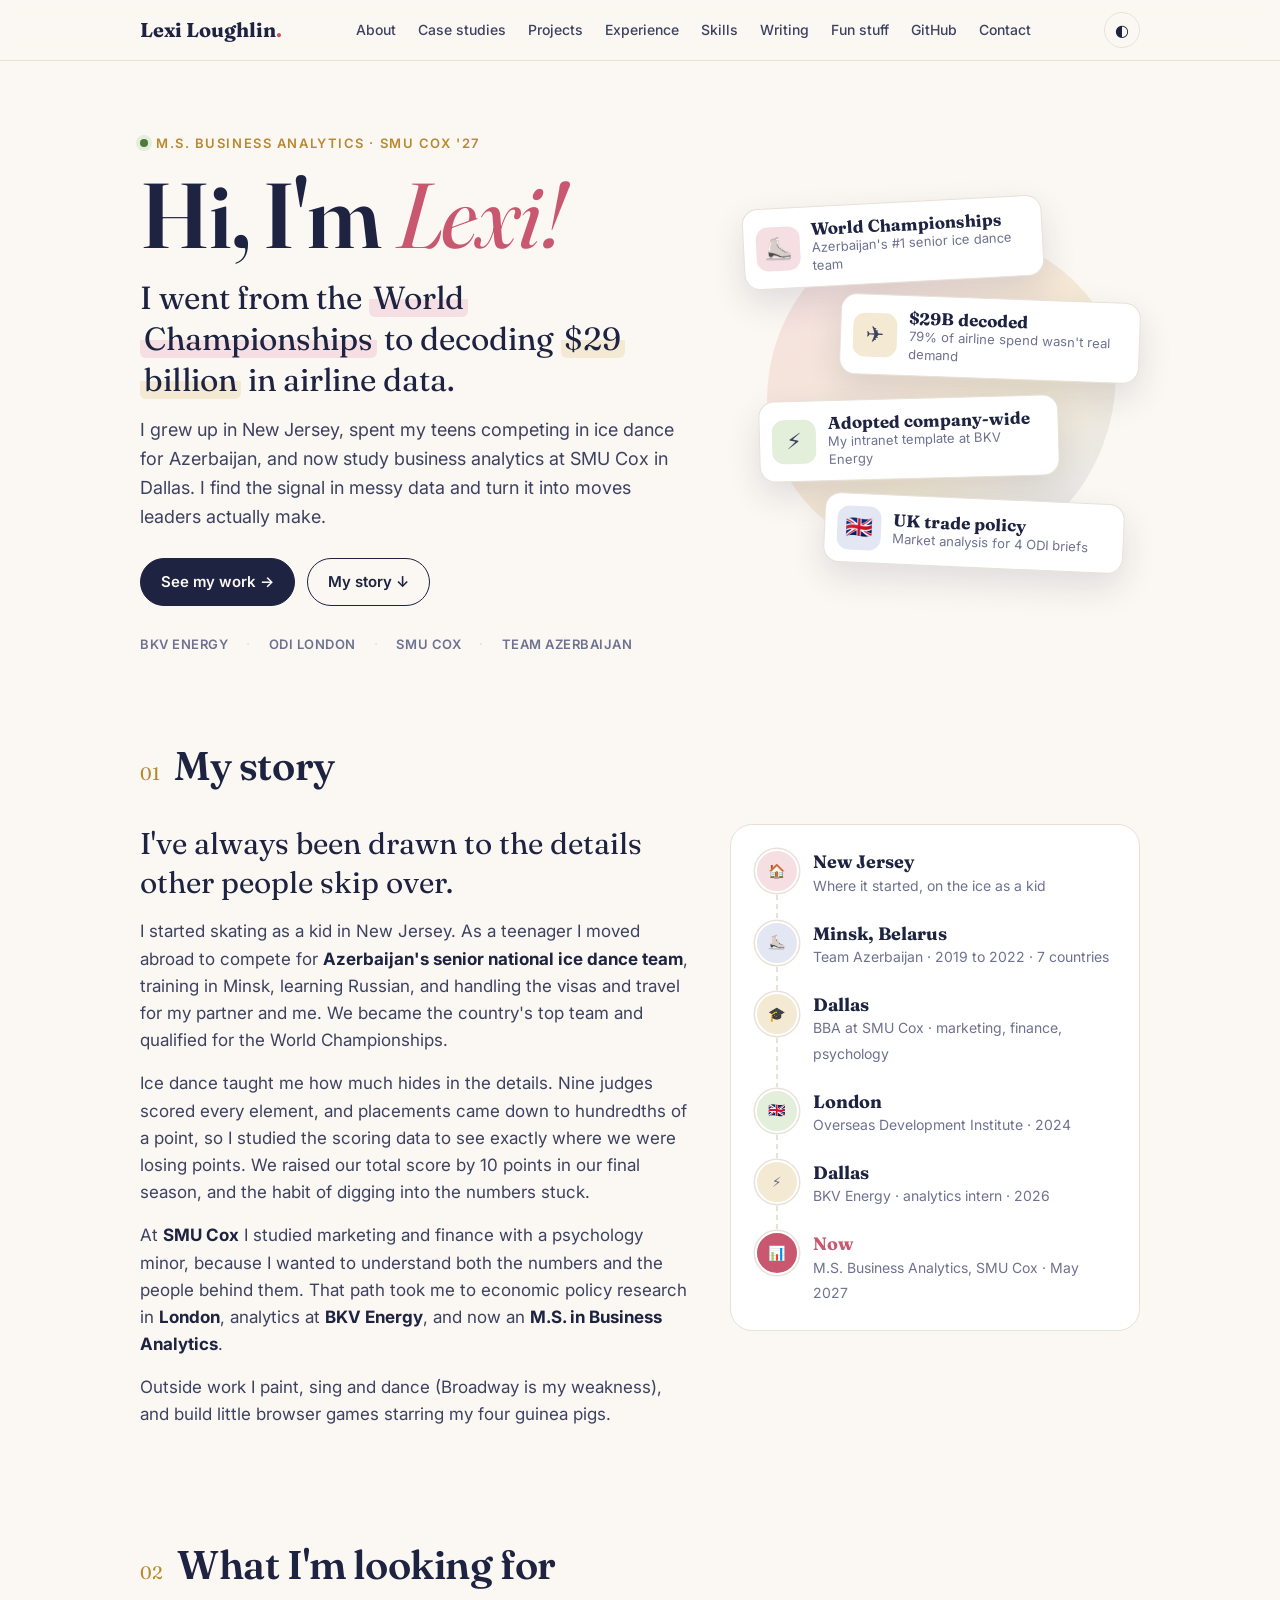
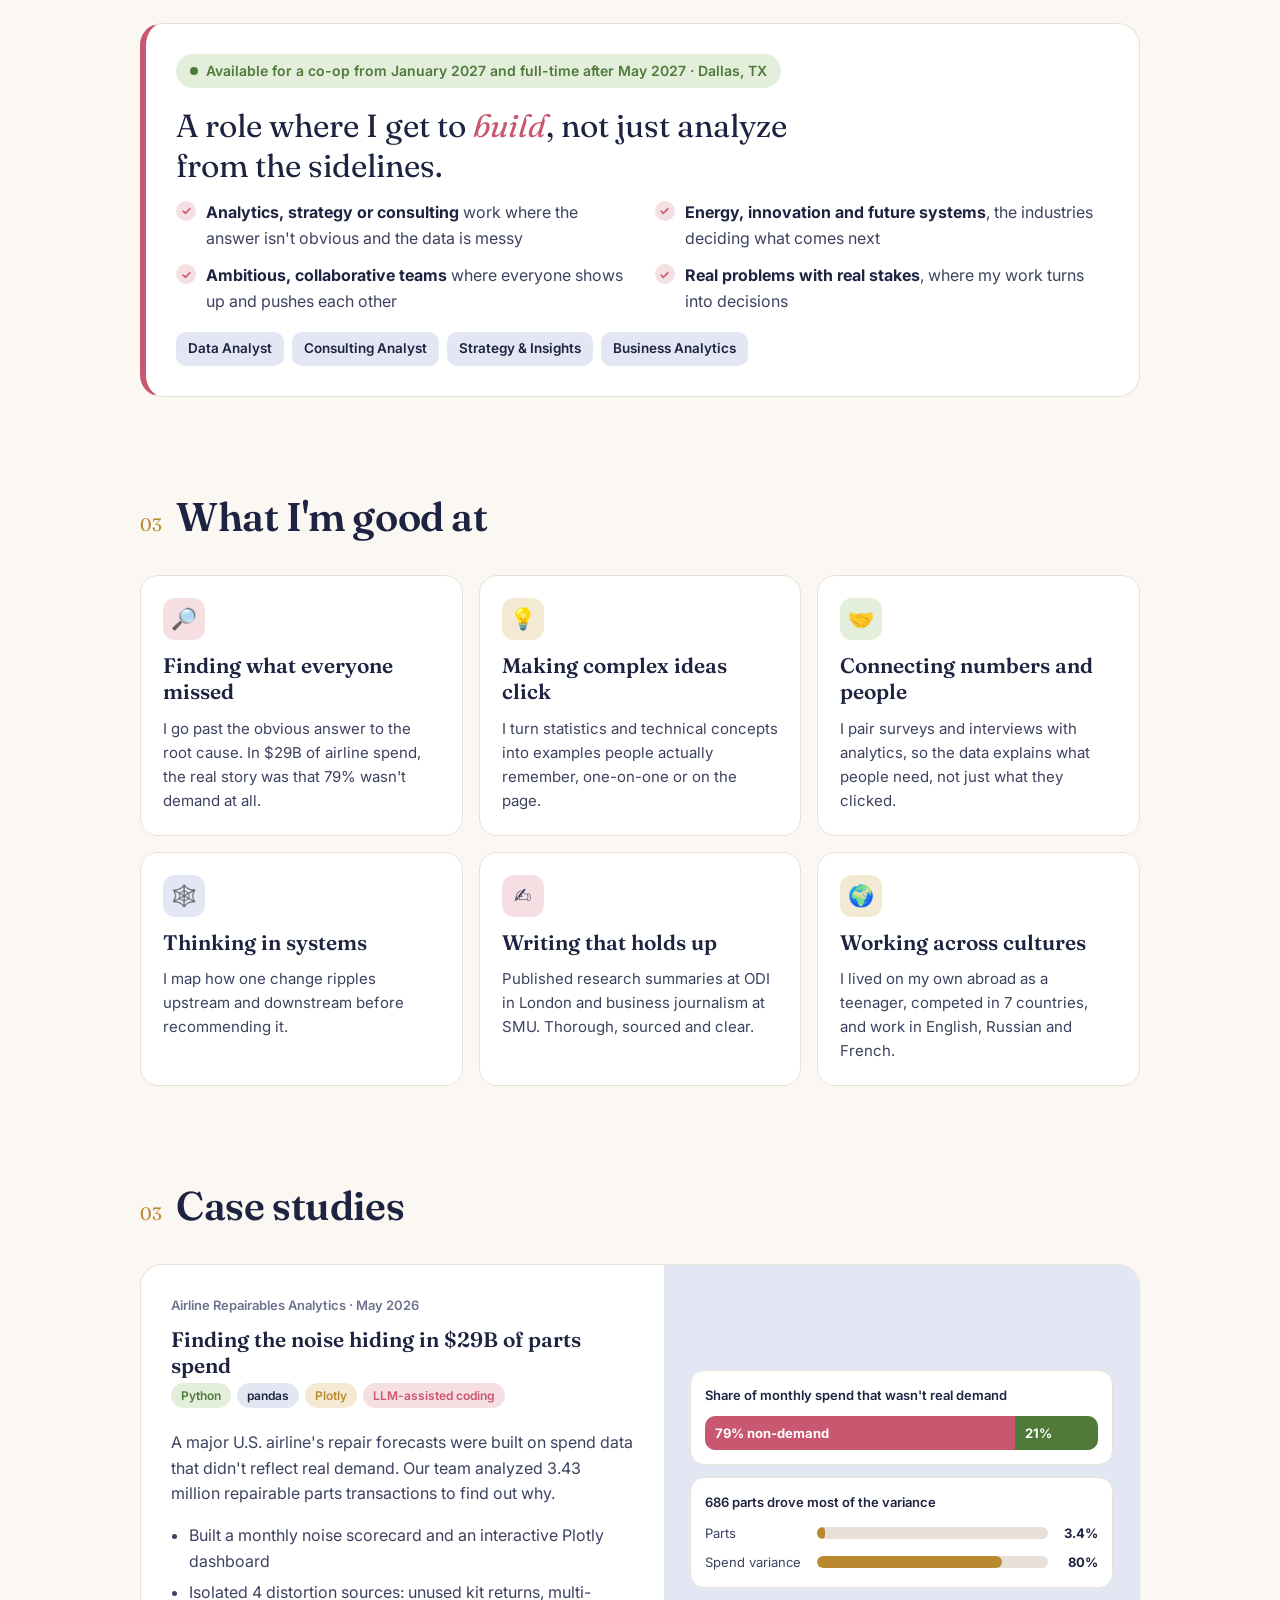
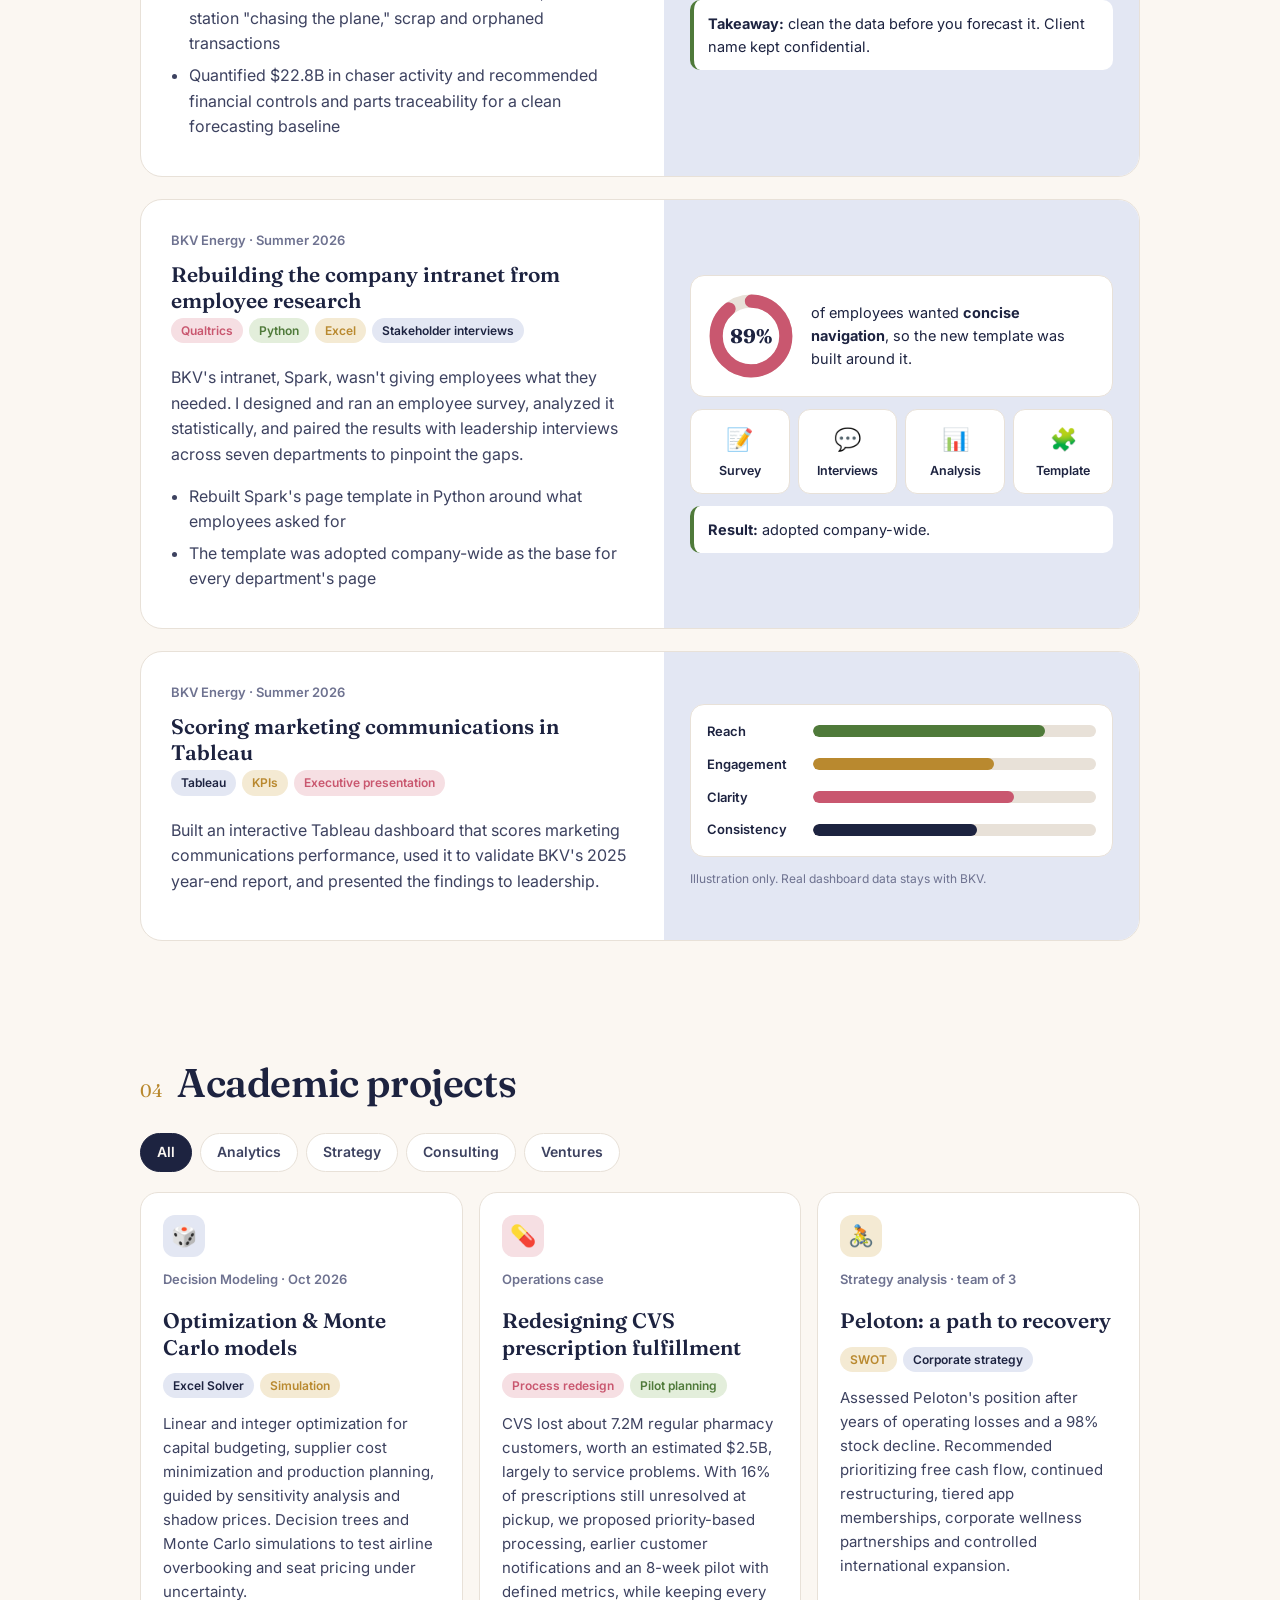
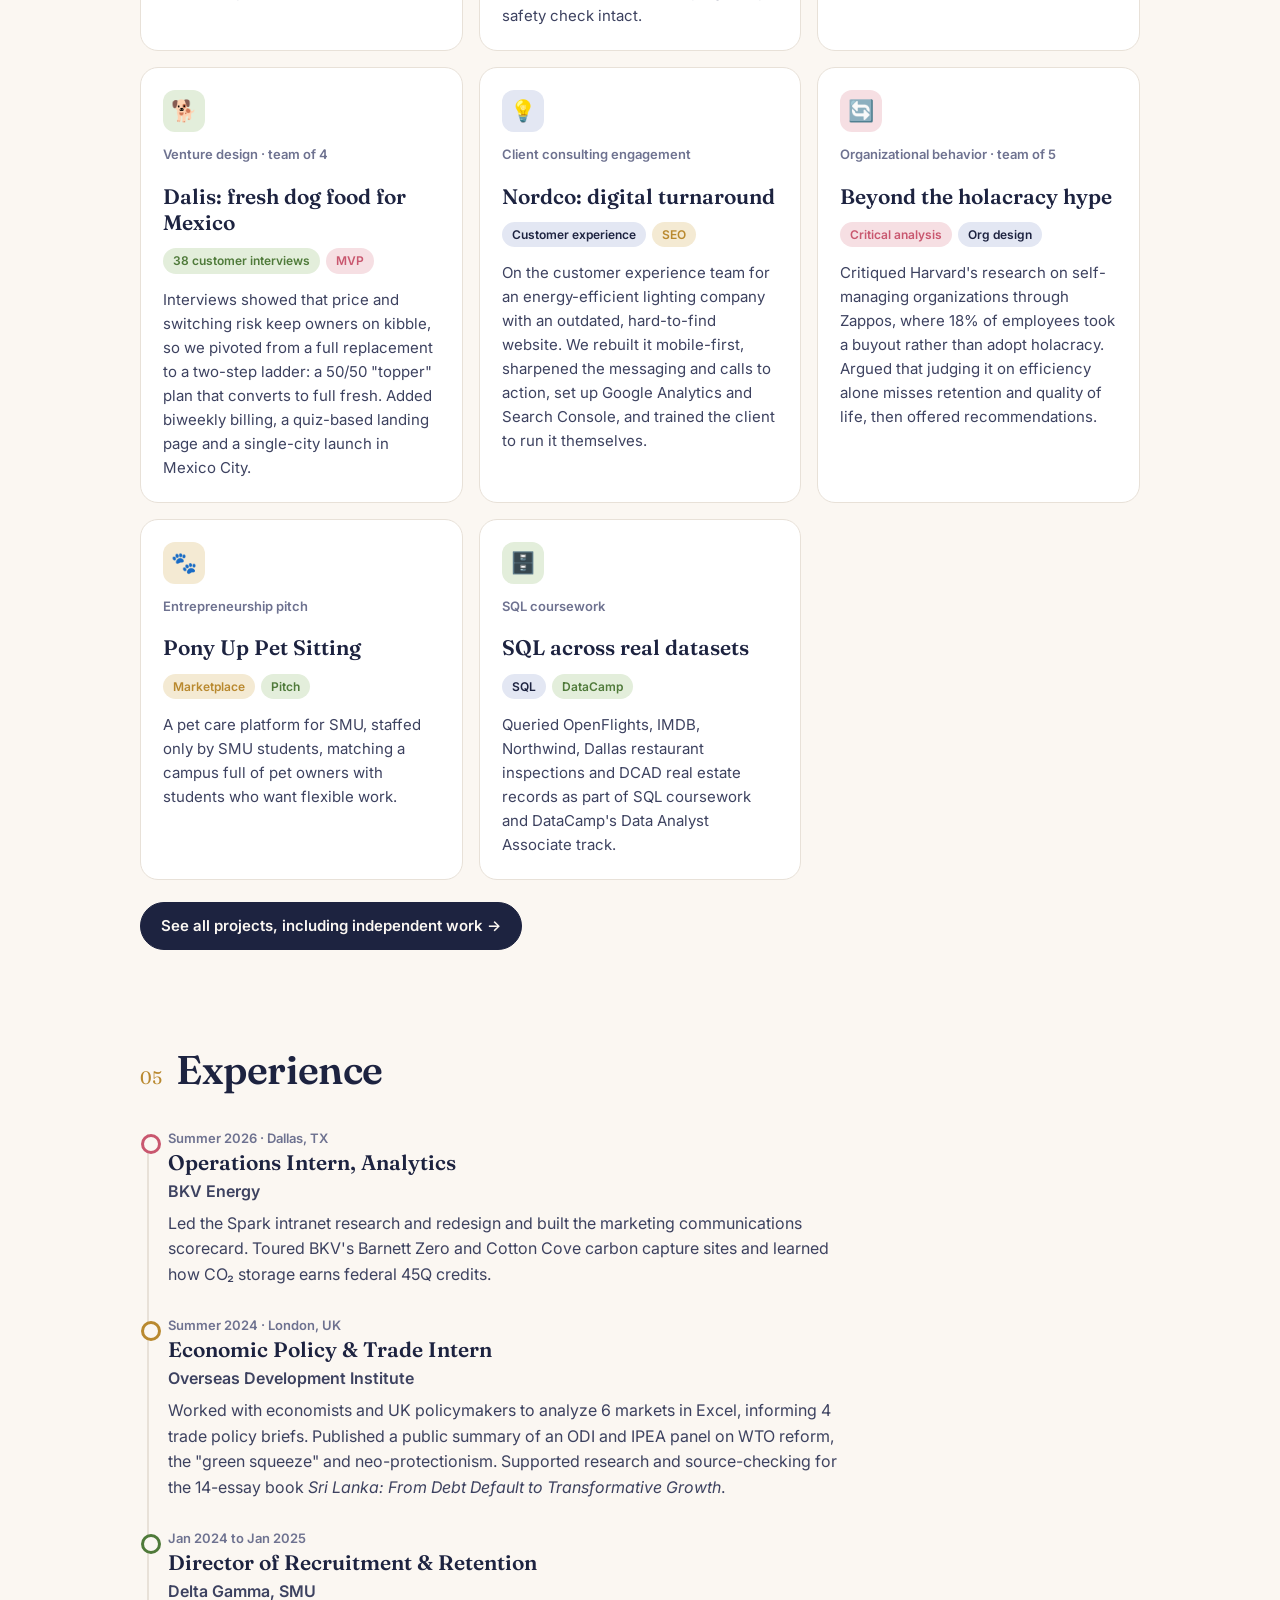
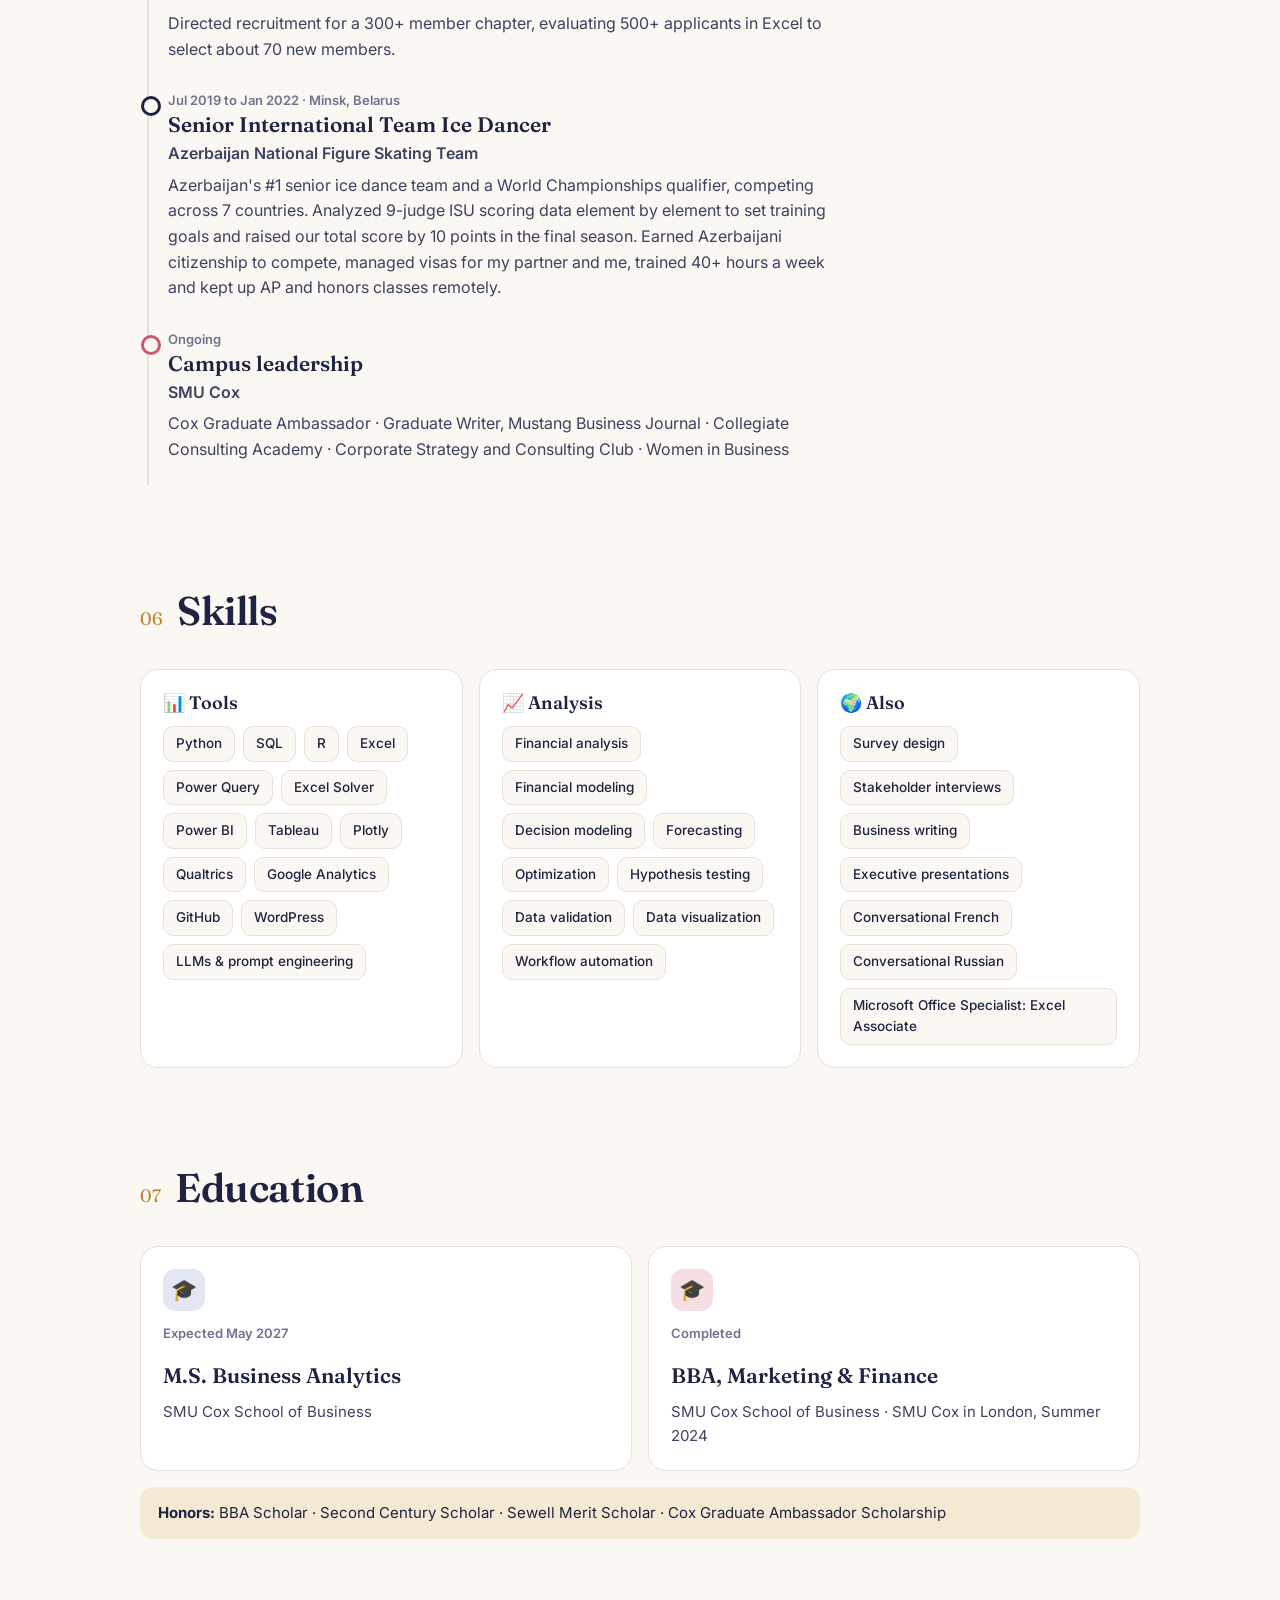
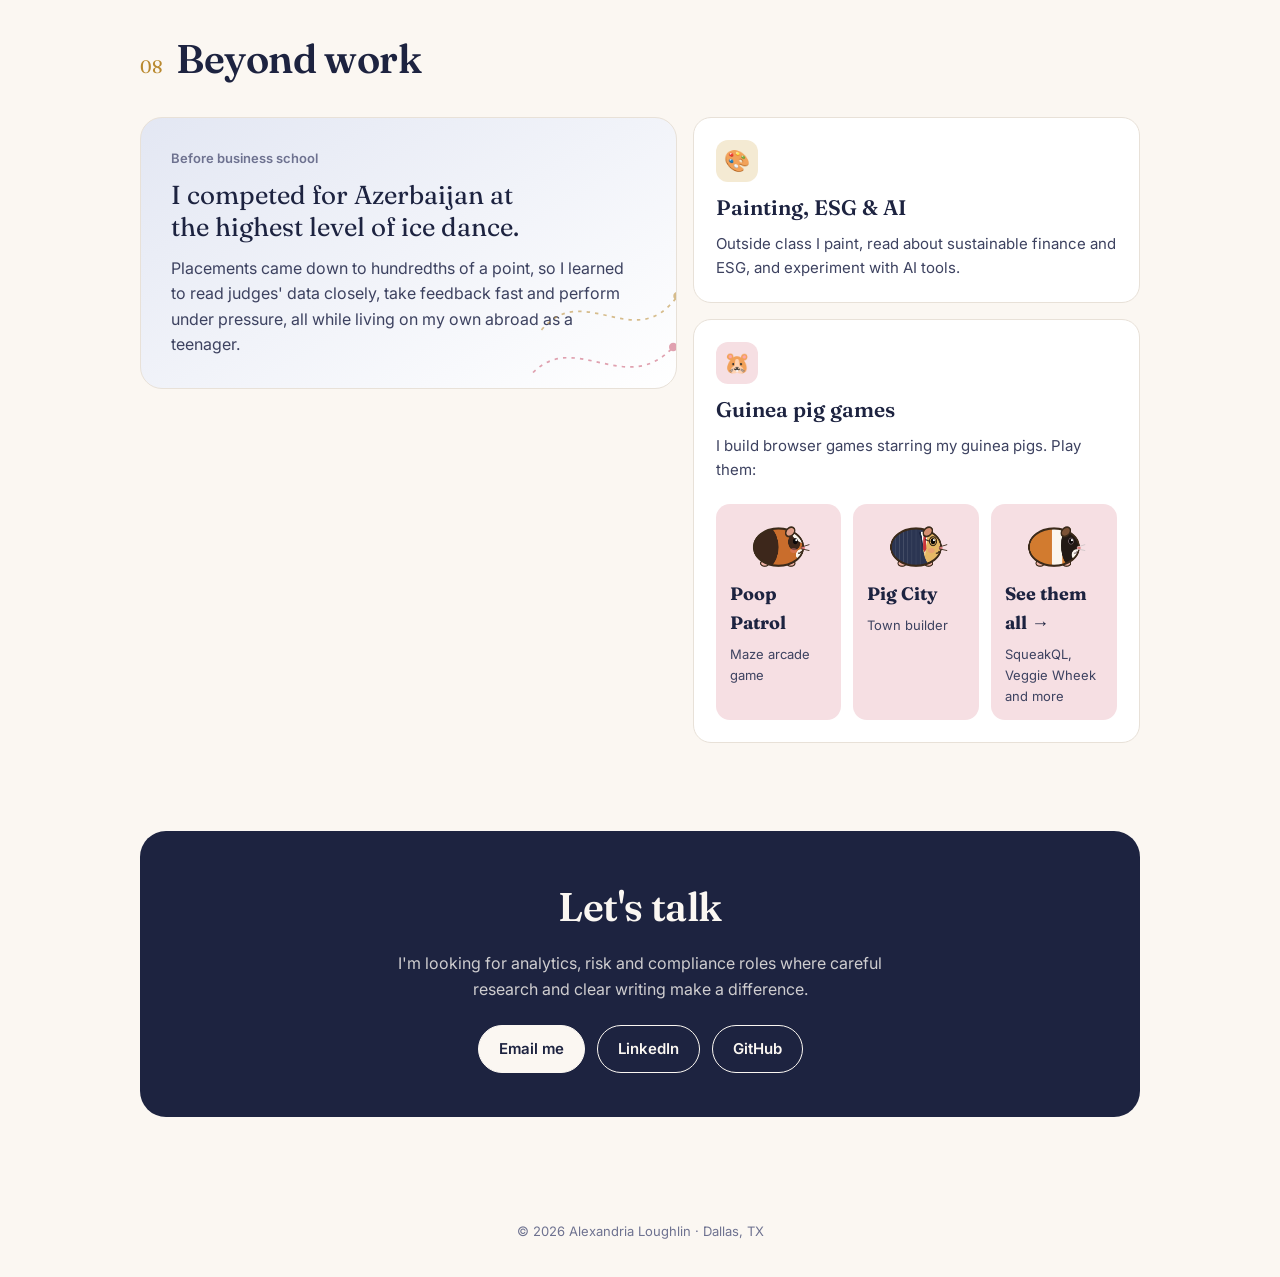
==== commit a8075f2c: "Add Projects and GitHub pages Co-Authored-By: Claude Opus 5.5 <noreply@anthropic.com> Claude-Session" ====
--- a/index.html
+++ b/index.html
@@ -249,7 +249,7 @@
   <div class="wrap">
     <a class="mark" href="#top">Lexi Loughlin<span>.</span></a>
     <div class="links">
-      <a href="#story">About</a><a href="#work">Case studies</a><a href="#projects">Projects</a><a href="#experience">Experience</a><a href="#skills">Skills</a><a href="writing.html">Writing</a><a href="fun.html">Fun stuff</a><a href="#contact">Contact</a>
+      <a href="#story">About</a><a href="#work">Case studies</a><a href="projects.html">Projects</a><a href="#experience">Experience</a><a href="#skills">Skills</a><a href="writing.html">Writing</a><a href="fun.html">Fun stuff</a><a href="github.html">GitHub</a><a href="#contact">Contact</a>
     </div>
     <button class="theme" id="theme" aria-label="Switch light or dark mode">◐</button>
   </div>
@@ -495,6 +495,7 @@
         <p>Queried OpenFlights, IMDB, Northwind, Dallas restaurant inspections and DCAD real estate records as part of SQL coursework and DataCamp's Data Analyst Associate track.</p>
       </article>
     </div>
+    <div class="ctas" style="margin-top:22px"><a class="btn primary" href="projects.html">See all projects, including independent work →</a></div>
   </section>
 
   <section id="experience">
@@ -606,7 +607,7 @@
       <div class="ctas" style="justify-content:center">
         <a class="btn primary" href="mailto:lloughlin@smu.edu">Email me</a>
         <a class="btn" href="https://www.linkedin.com/in/lexiloughlin">LinkedIn</a>
-        <a class="btn" href="https://github.com/lexiloughlin">GitHub</a>
+        <a class="btn" href="github.html">GitHub</a>
       </div>
     </div>
   </section>
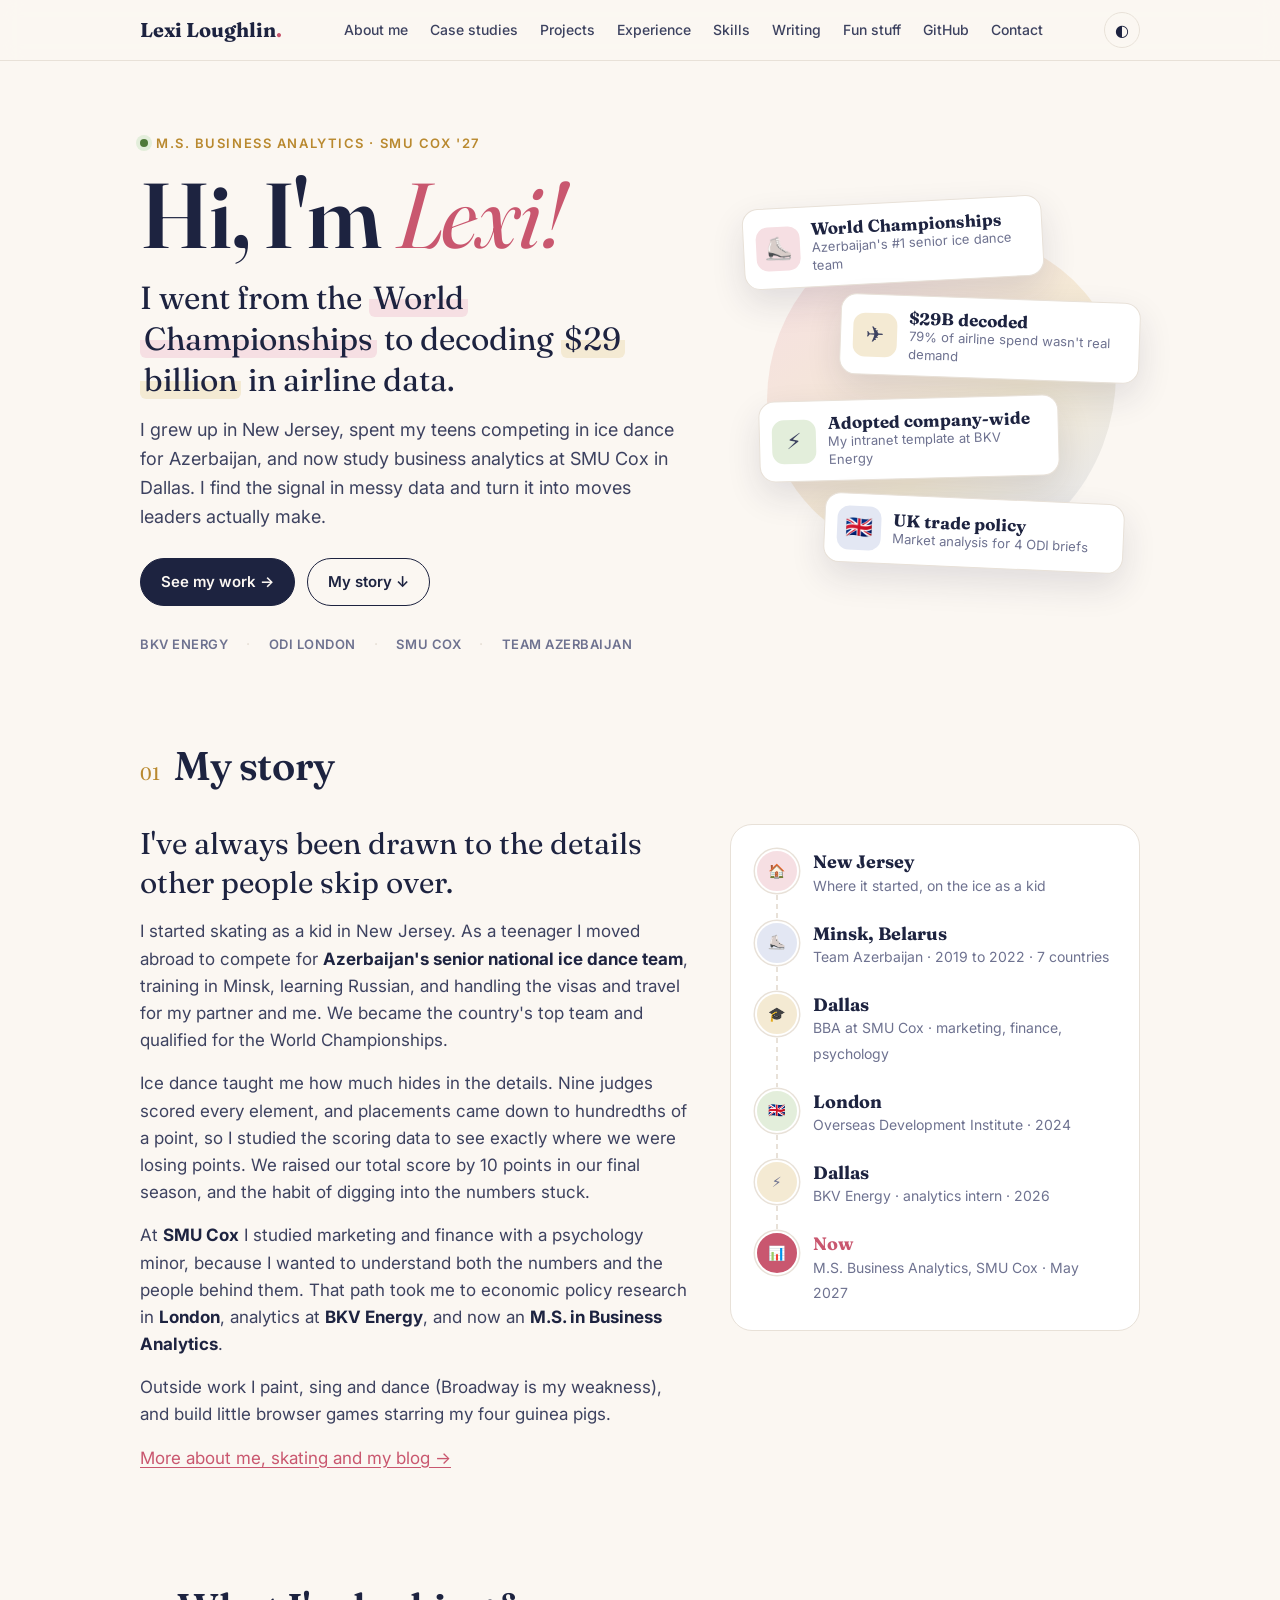
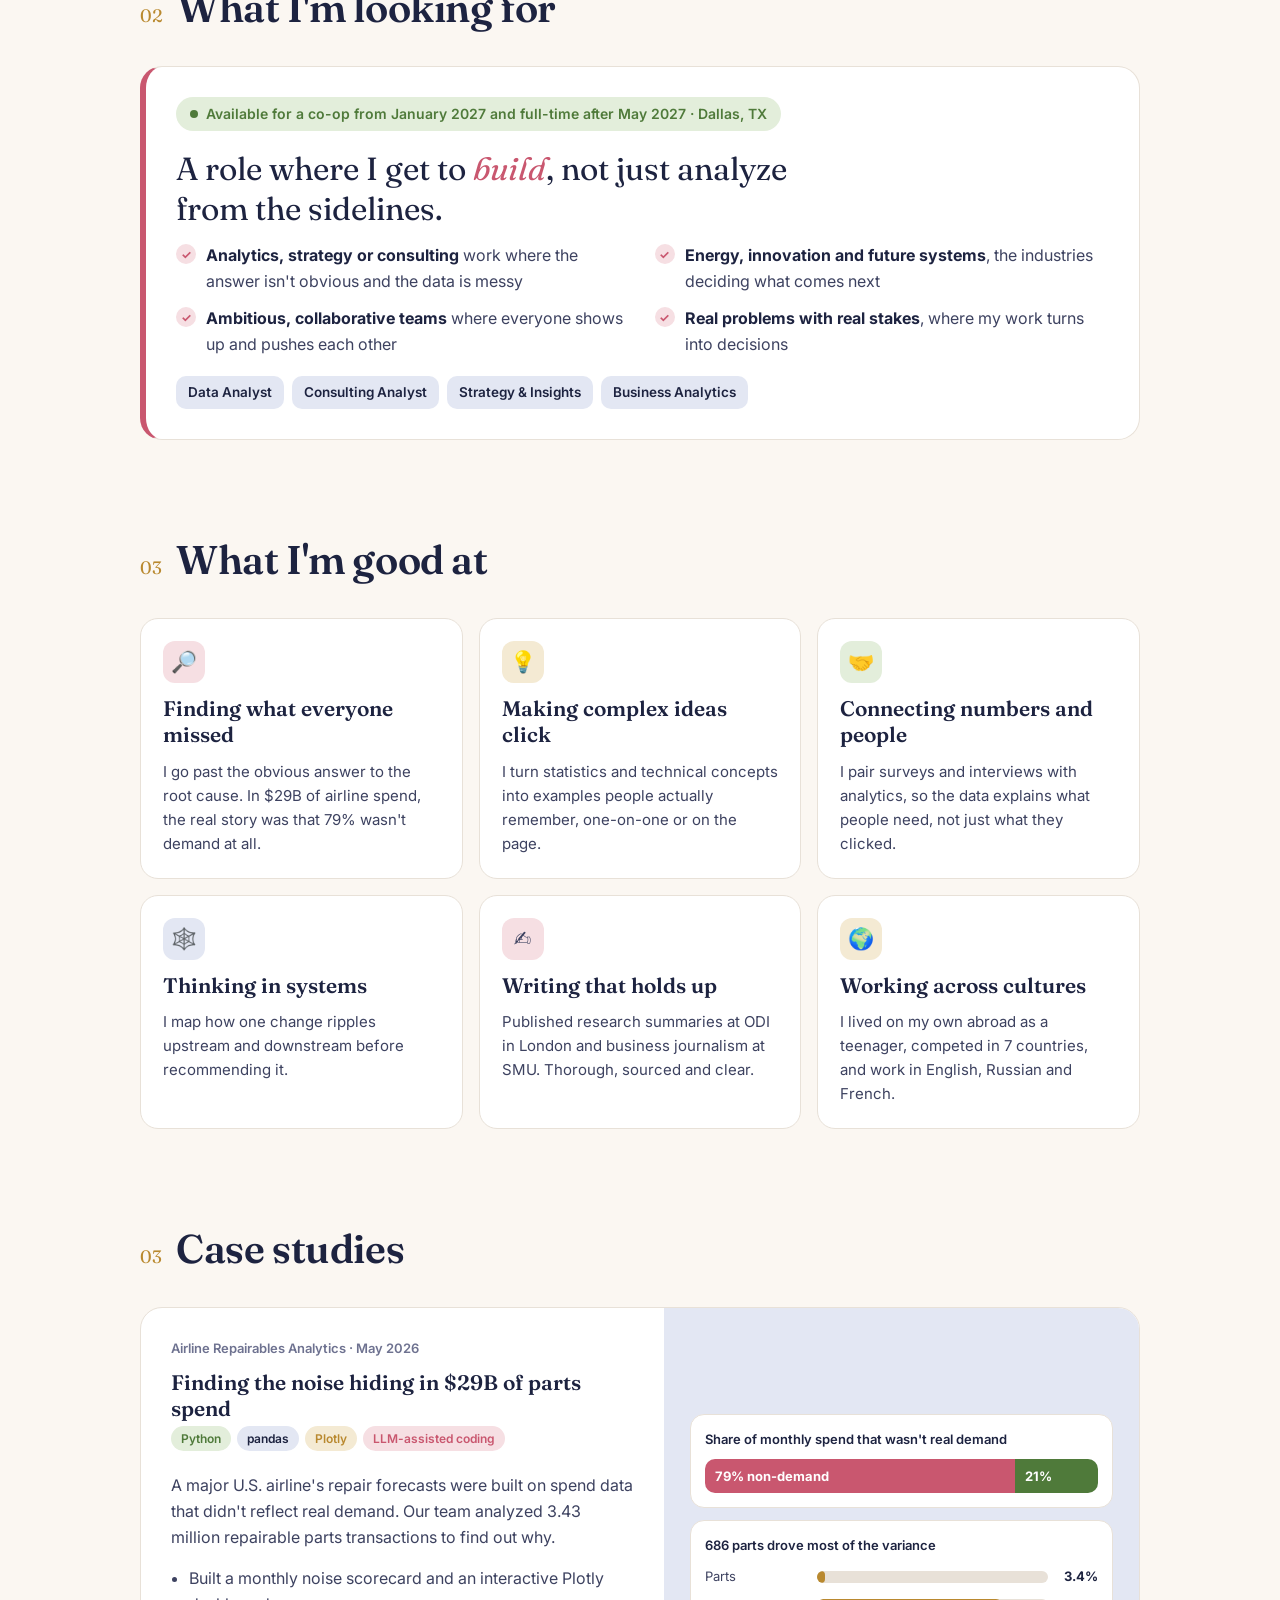
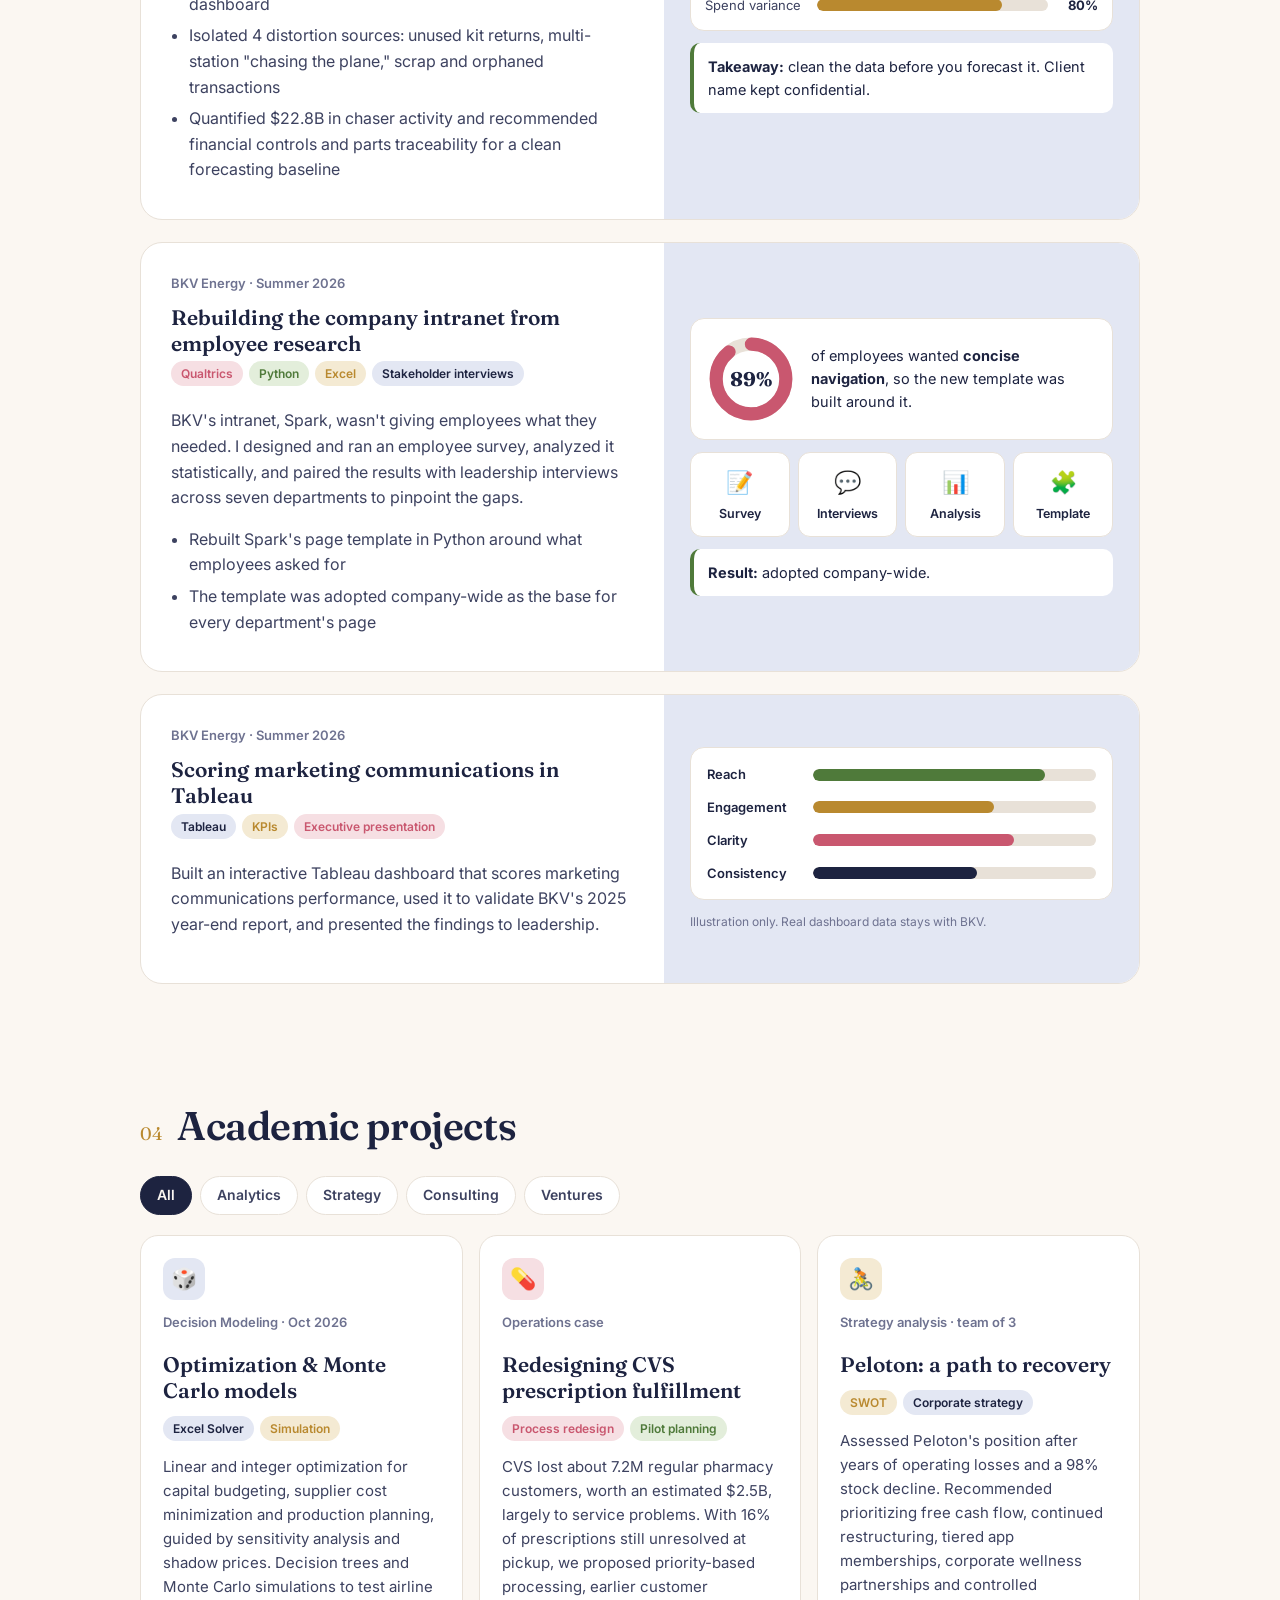
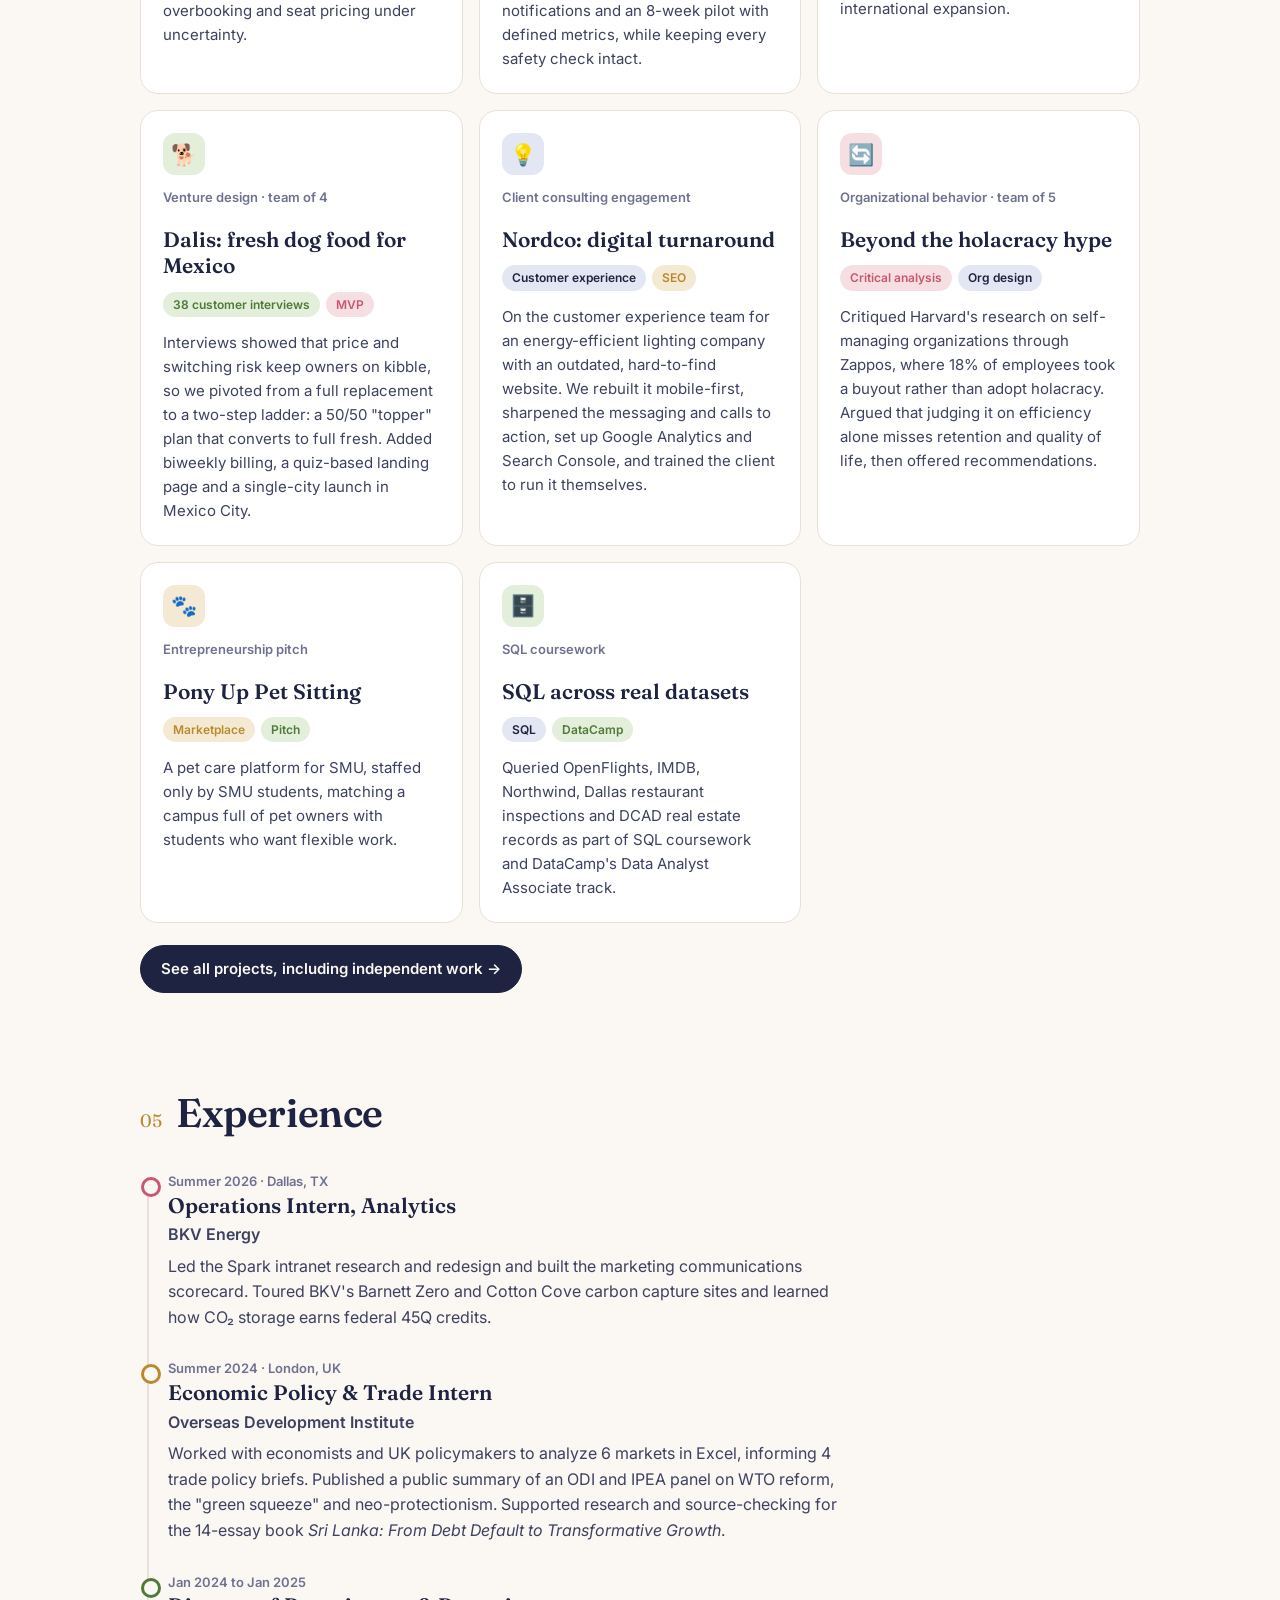
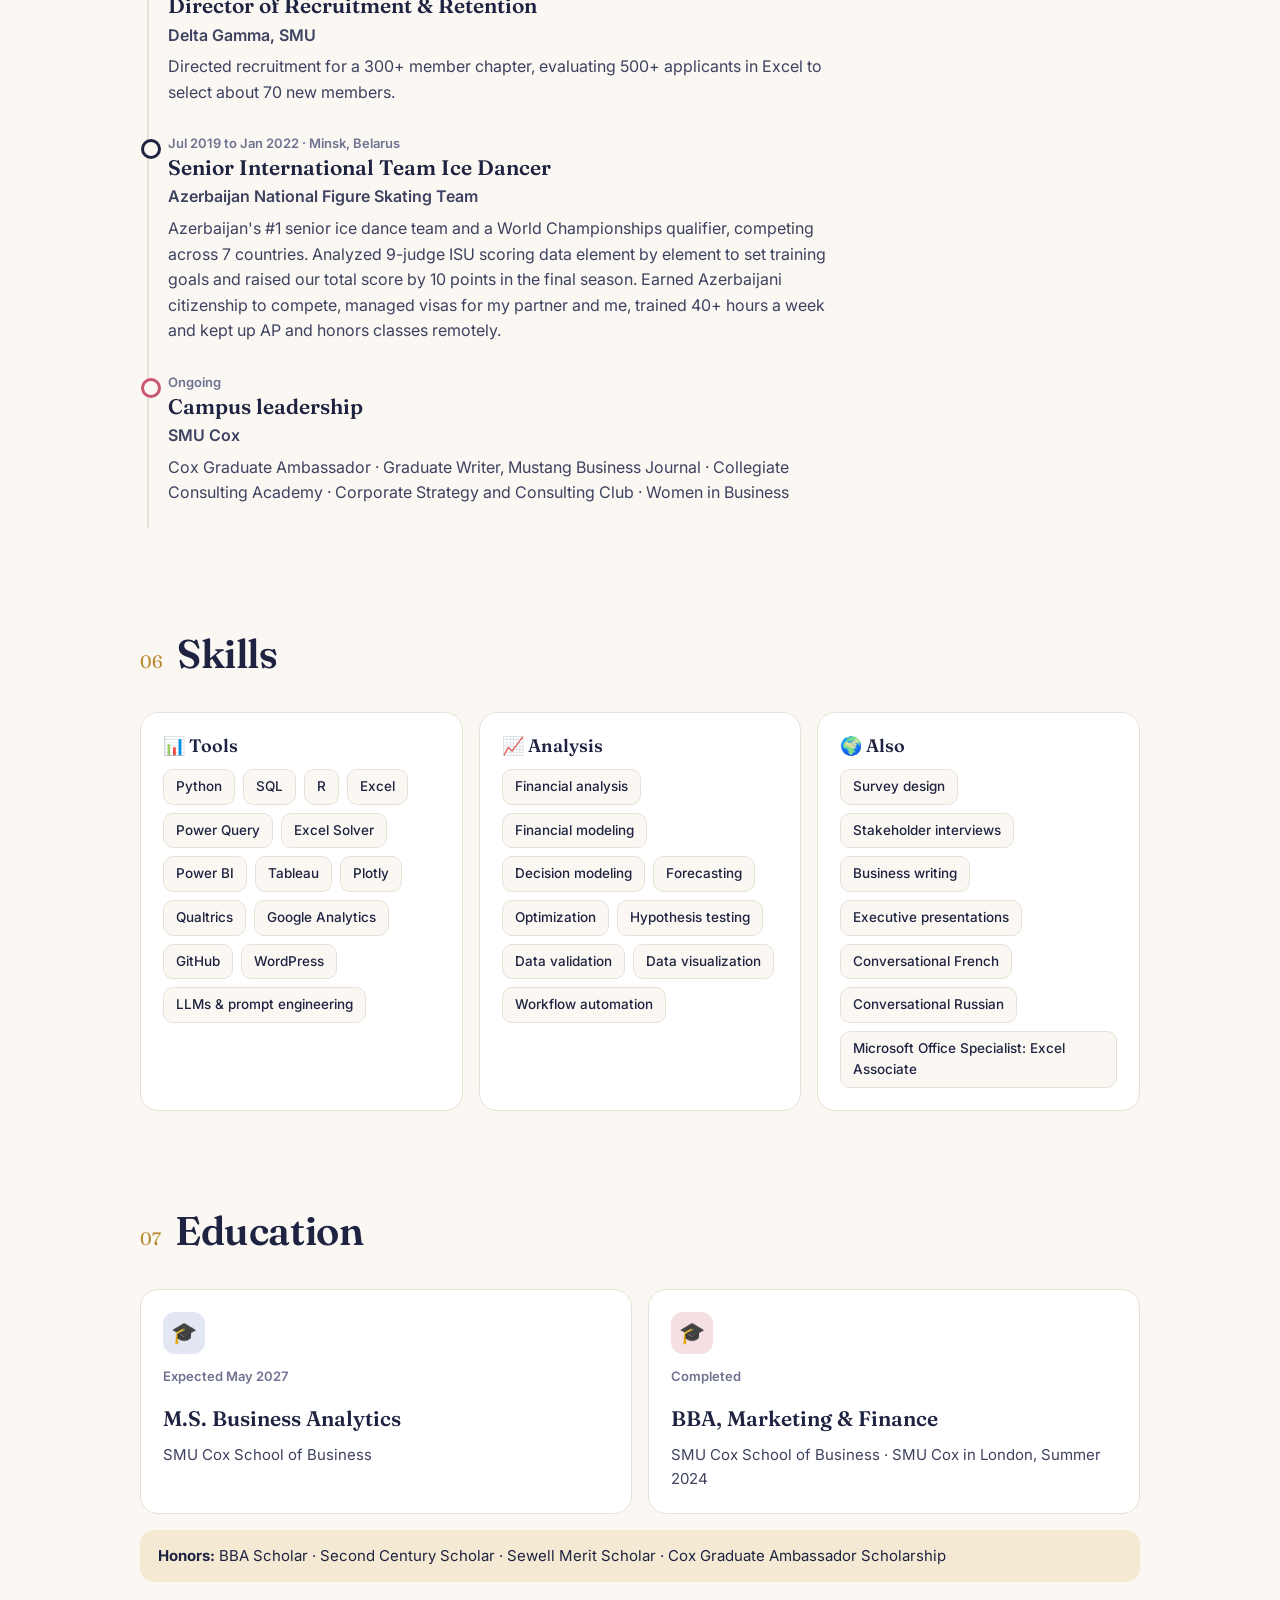
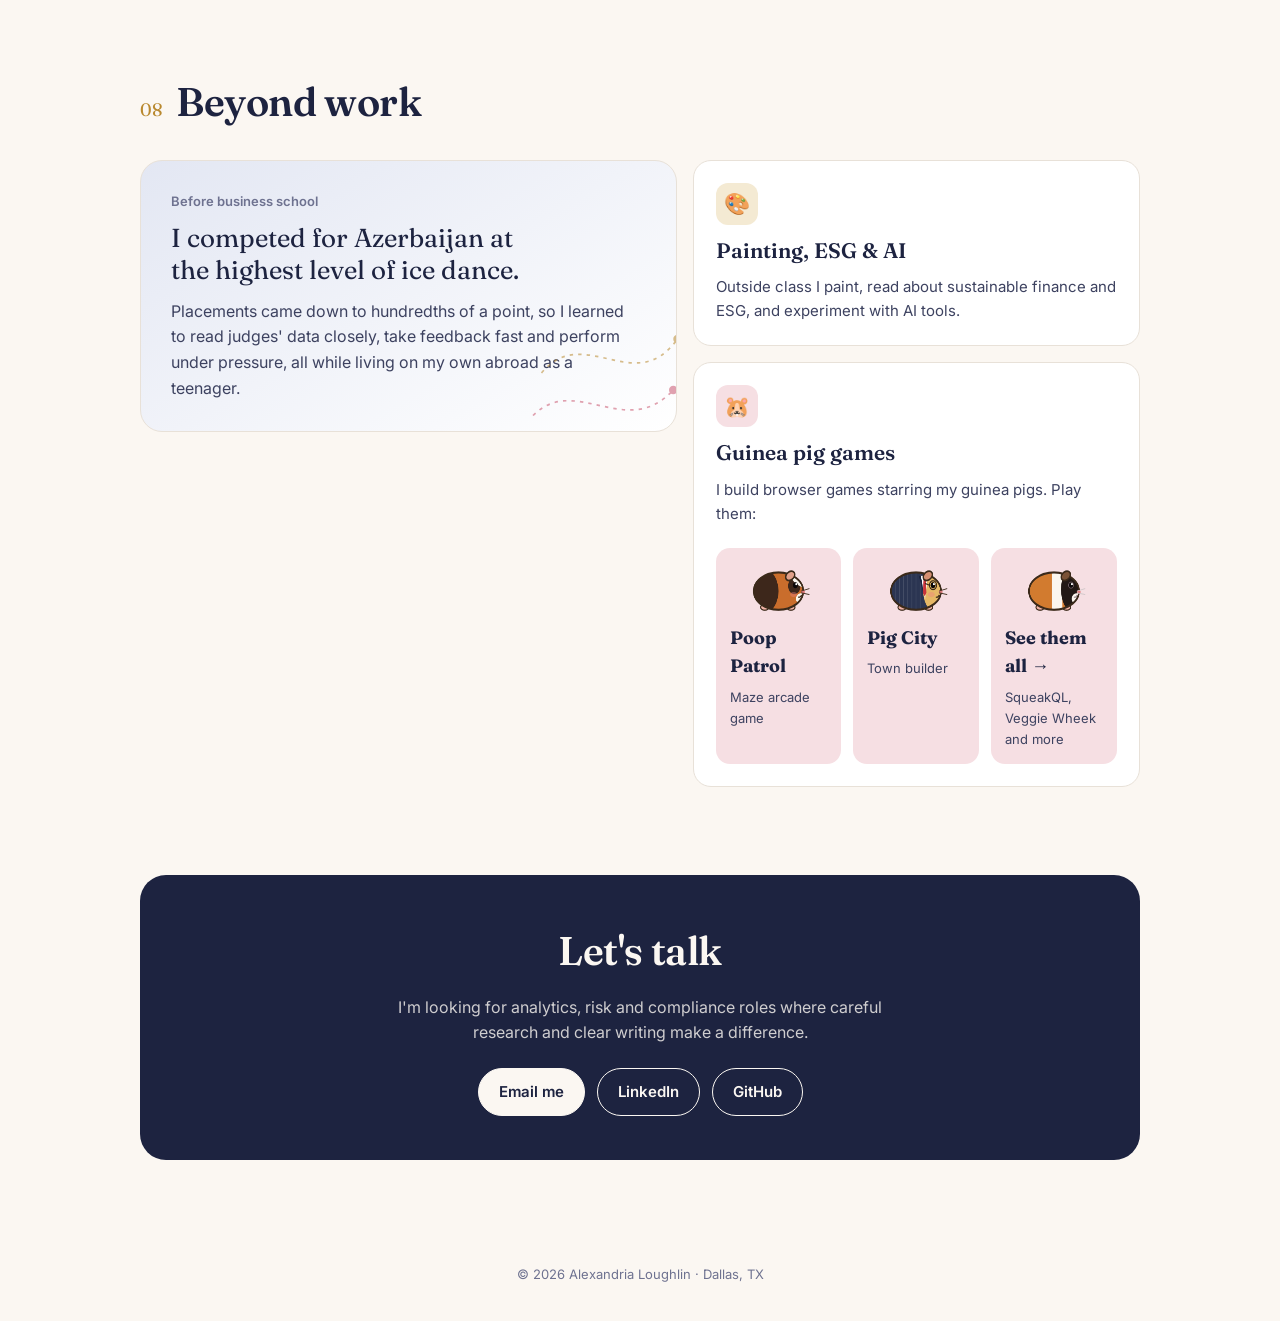
==== commit 9219822a: "Add About me page with skating background and a blog Co-Authored-By: Claude Opus 5.5 <noreply@anthro" ====
--- a/index.html
+++ b/index.html
@@ -249,7 +249,7 @@
   <div class="wrap">
     <a class="mark" href="#top">Lexi Loughlin<span>.</span></a>
     <div class="links">
-      <a href="#story">About</a><a href="#work">Case studies</a><a href="projects.html">Projects</a><a href="#experience">Experience</a><a href="#skills">Skills</a><a href="writing.html">Writing</a><a href="fun.html">Fun stuff</a><a href="github.html">GitHub</a><a href="#contact">Contact</a>
+      <a href="about.html">About me</a><a href="#work">Case studies</a><a href="projects.html">Projects</a><a href="#experience">Experience</a><a href="#skills">Skills</a><a href="writing.html">Writing</a><a href="fun.html">Fun stuff</a><a href="github.html">GitHub</a><a href="#contact">Contact</a>
     </div>
     <button class="theme" id="theme" aria-label="Switch light or dark mode">◐</button>
   </div>
@@ -287,6 +287,7 @@
         <p>Ice dance taught me how much hides in the details. Nine judges scored every element, and placements came down to hundredths of a point, so I studied the scoring data to see exactly where we were losing points. We raised our total score by 10 points in our final season, and the habit of digging into the numbers stuck.</p>
         <p>At <b>SMU Cox</b> I studied marketing and finance with a psychology minor, because I wanted to understand both the numbers and the people behind them. That path took me to economic policy research in <b>London</b>, analytics at <b>BKV Energy</b>, and now an <b>M.S. in Business Analytics</b>.</p>
         <p>Outside work I paint, sing and dance (Broadway is my weakness), and build little browser games starring my four guinea pigs.</p>
+        <p><a href="about.html">More about me, skating and my blog →</a></p>
       </div>
       <ol class="journey reveal" aria-label="My path">
         <li><span class="jdot" style="background:var(--rose-soft)">🏠</span><div><b>New Jersey</b><span>Where it started, on the ice as a kid</span></div></li>
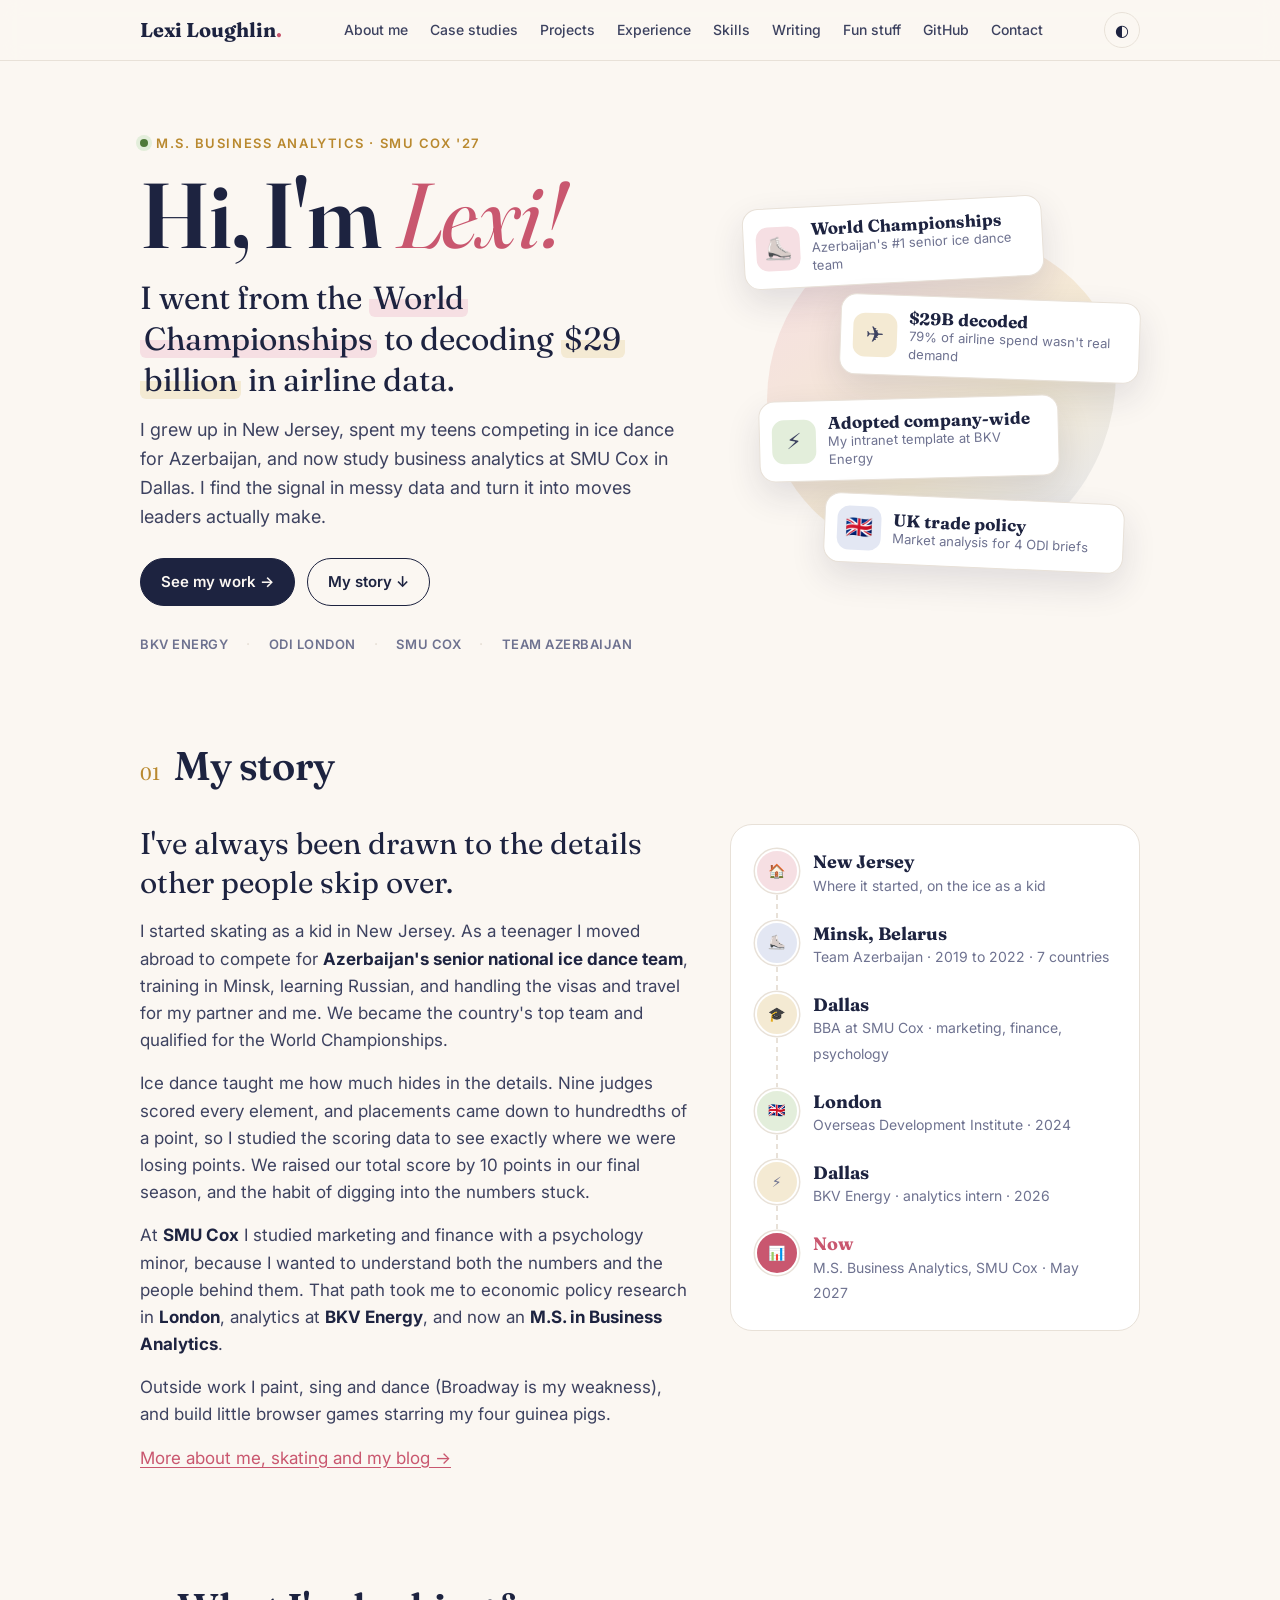
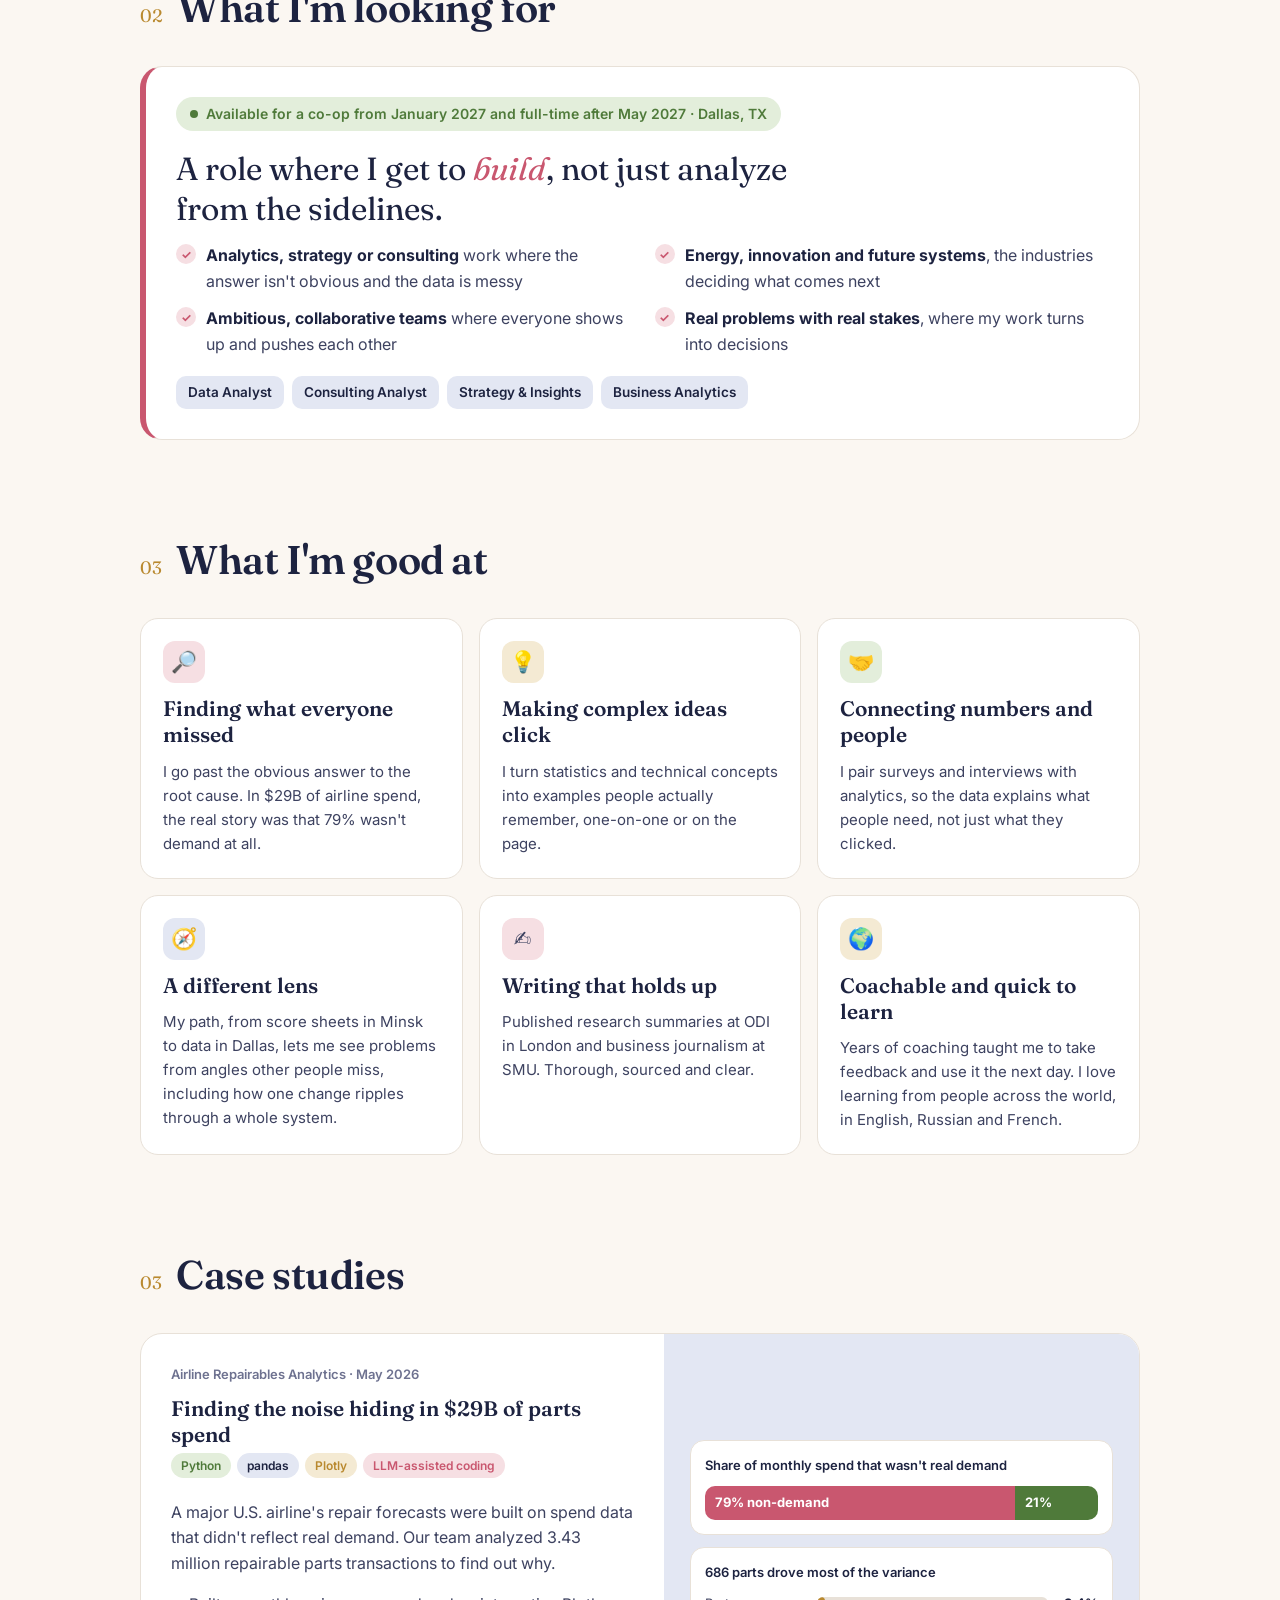
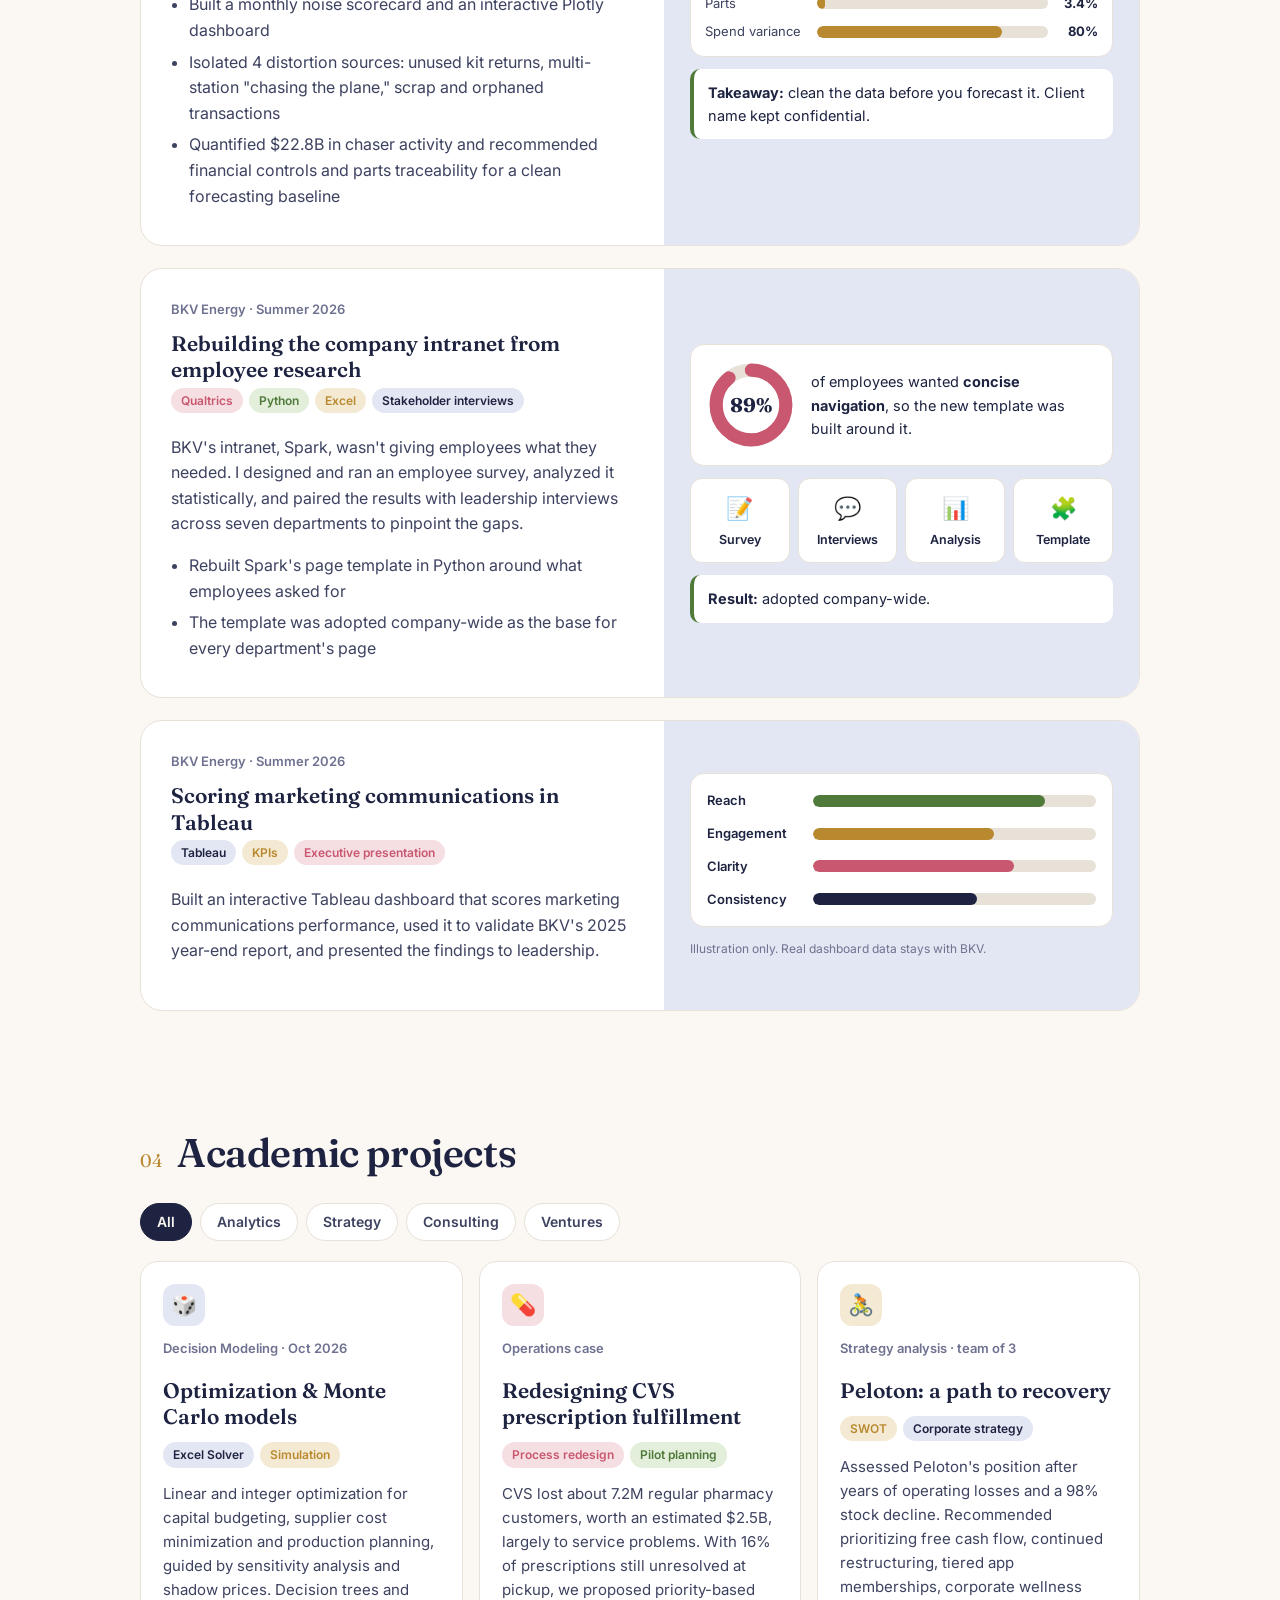
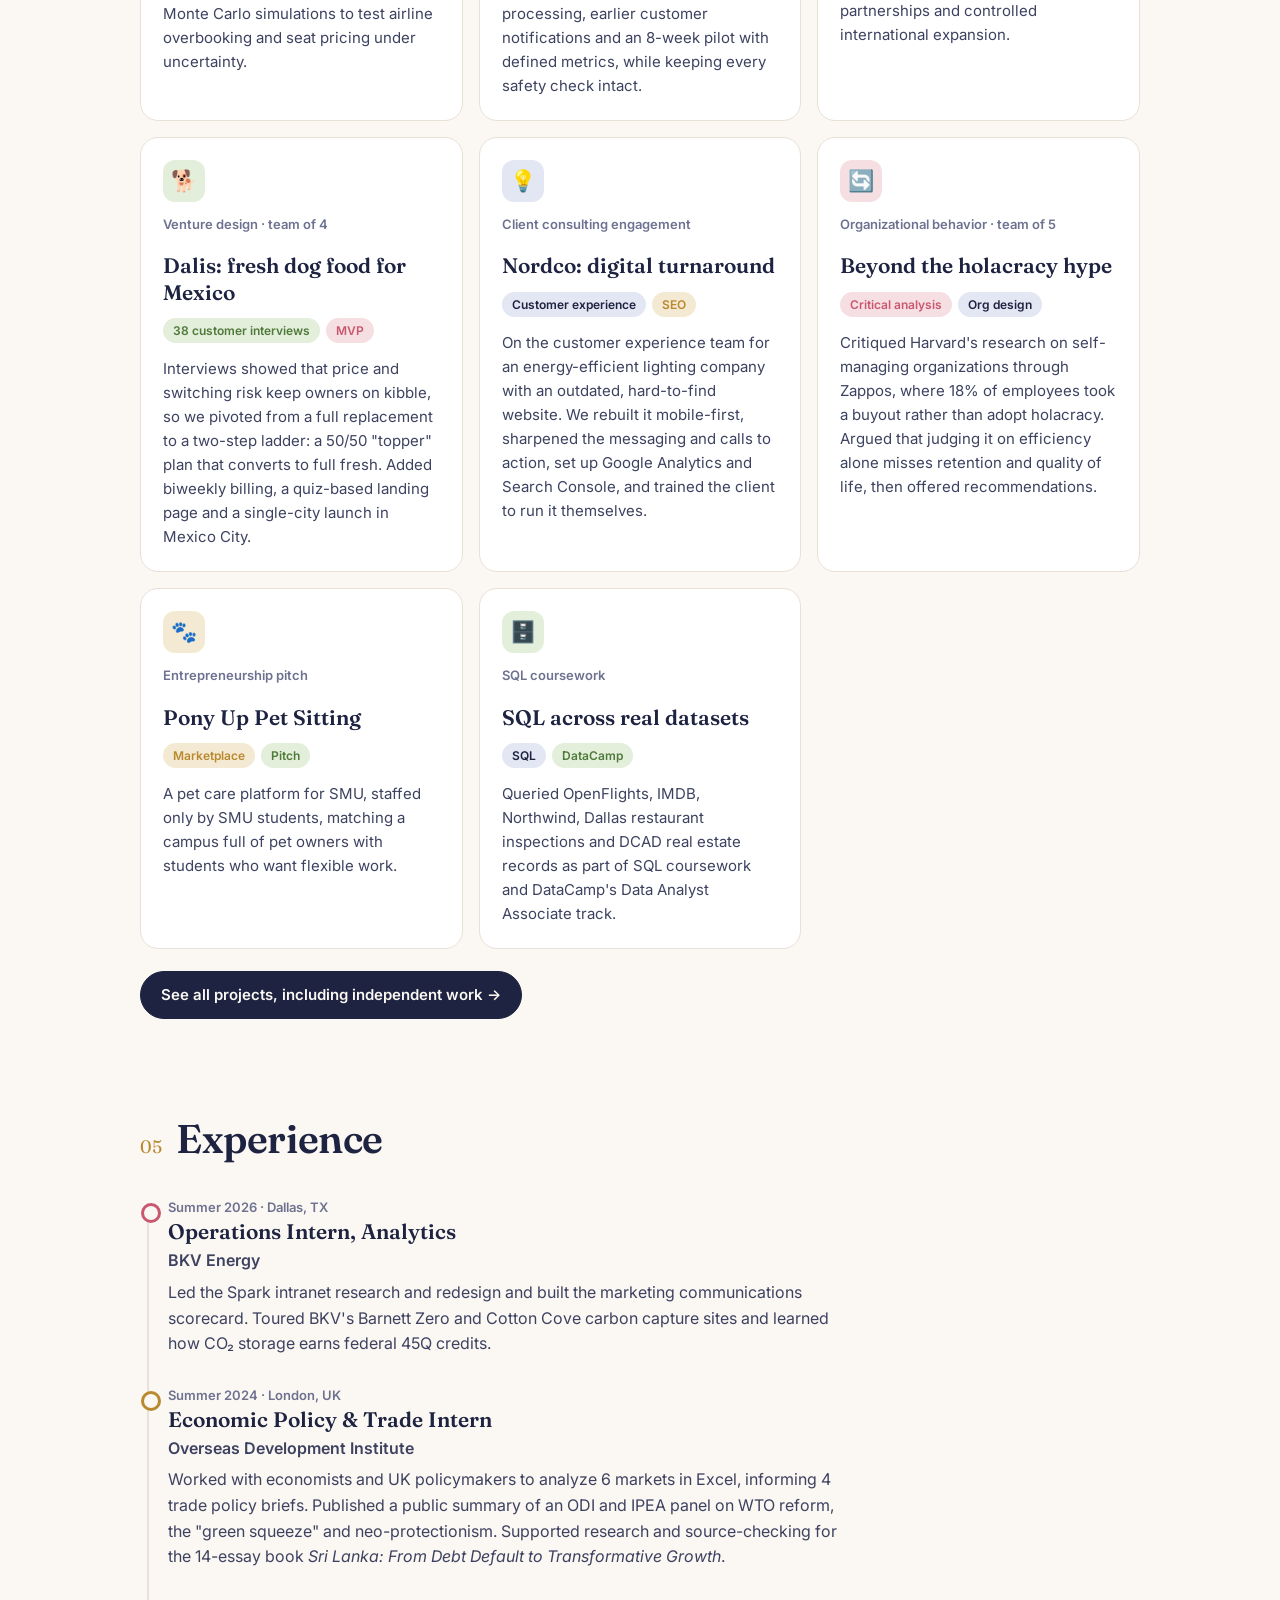
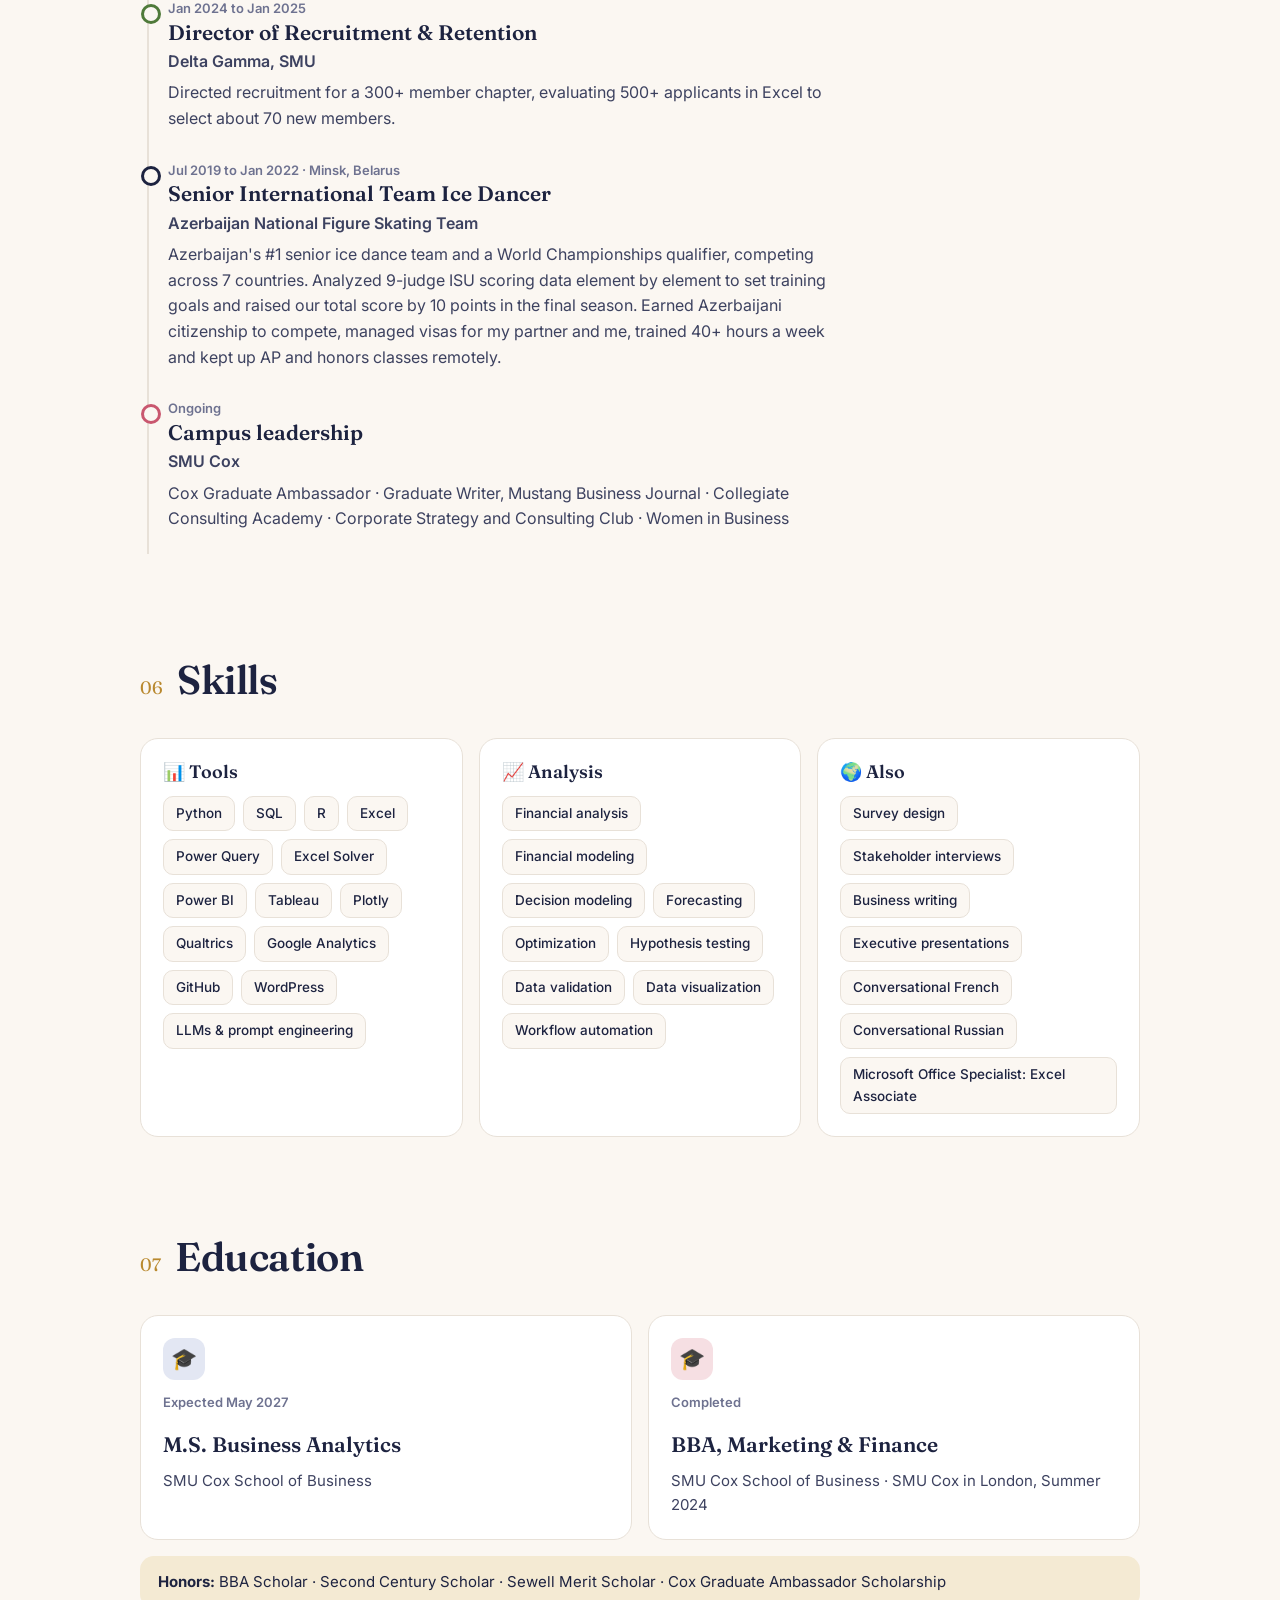
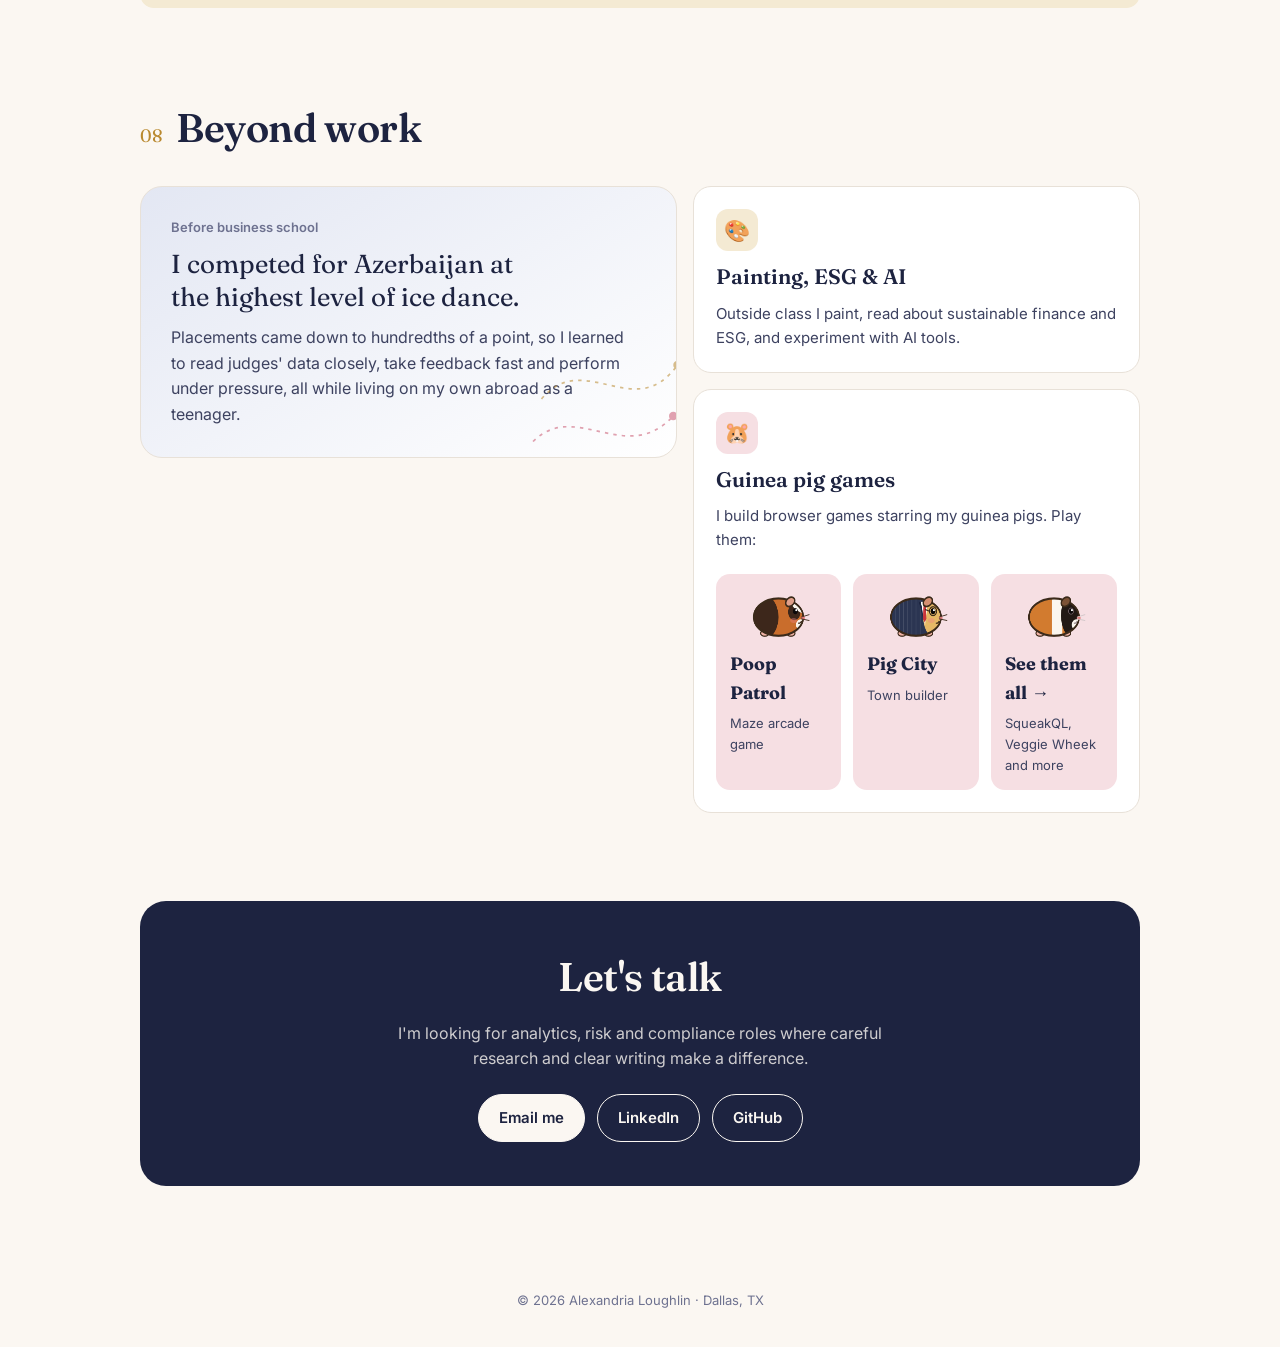
==== commit b5234ec5: "About me: horizontal chapters with illustrations, new With people chapter; home strengths update Co-" ====
--- a/index.html
+++ b/index.html
@@ -336,9 +336,9 @@
         <p>I pair surveys and interviews with analytics, so the data explains what people need, not just what they clicked.</p>
       </article>
       <article class="card reveal">
-        <div class="icon" style="background:var(--navy-soft)">🕸️</div>
-        <h3>Thinking in systems</h3>
-        <p>I map how one change ripples upstream and downstream before recommending it.</p>
+        <div class="icon" style="background:var(--navy-soft)">🧭</div>
+        <h3>A different lens</h3>
+        <p>My path, from score sheets in Minsk to data in Dallas, lets me see problems from angles other people miss, including how one change ripples through a whole system.</p>
       </article>
       <article class="card reveal">
         <div class="icon" style="background:var(--rose-soft)">✍️</div>
@@ -347,8 +347,8 @@
       </article>
       <article class="card reveal">
         <div class="icon" style="background:var(--gold-soft)">🌍</div>
-        <h3>Working across cultures</h3>
-        <p>I lived on my own abroad as a teenager, competed in 7 countries, and work in English, Russian and French.</p>
+        <h3>Coachable and quick to learn</h3>
+        <p>Years of coaching taught me to take feedback and use it the next day. I love learning from people across the world, in English, Russian and French.</p>
       </article>
     </div>
   </section>
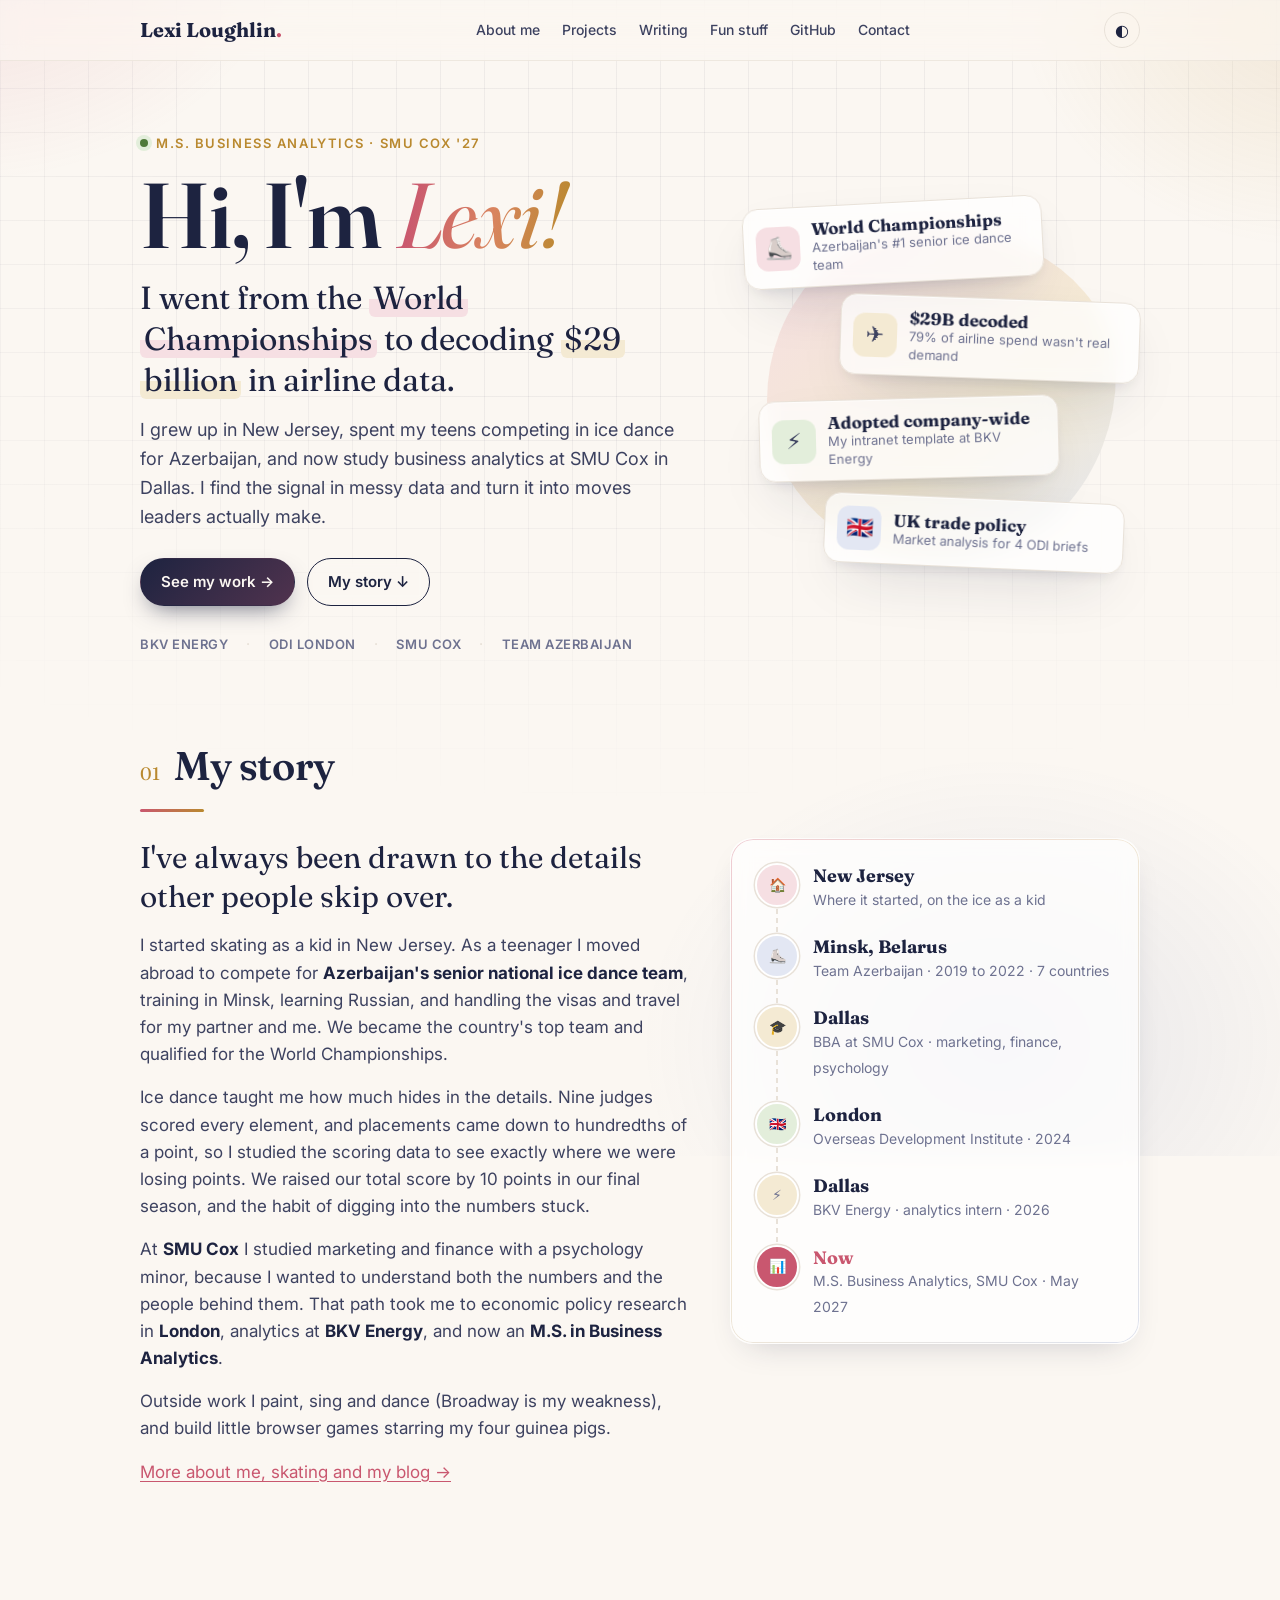
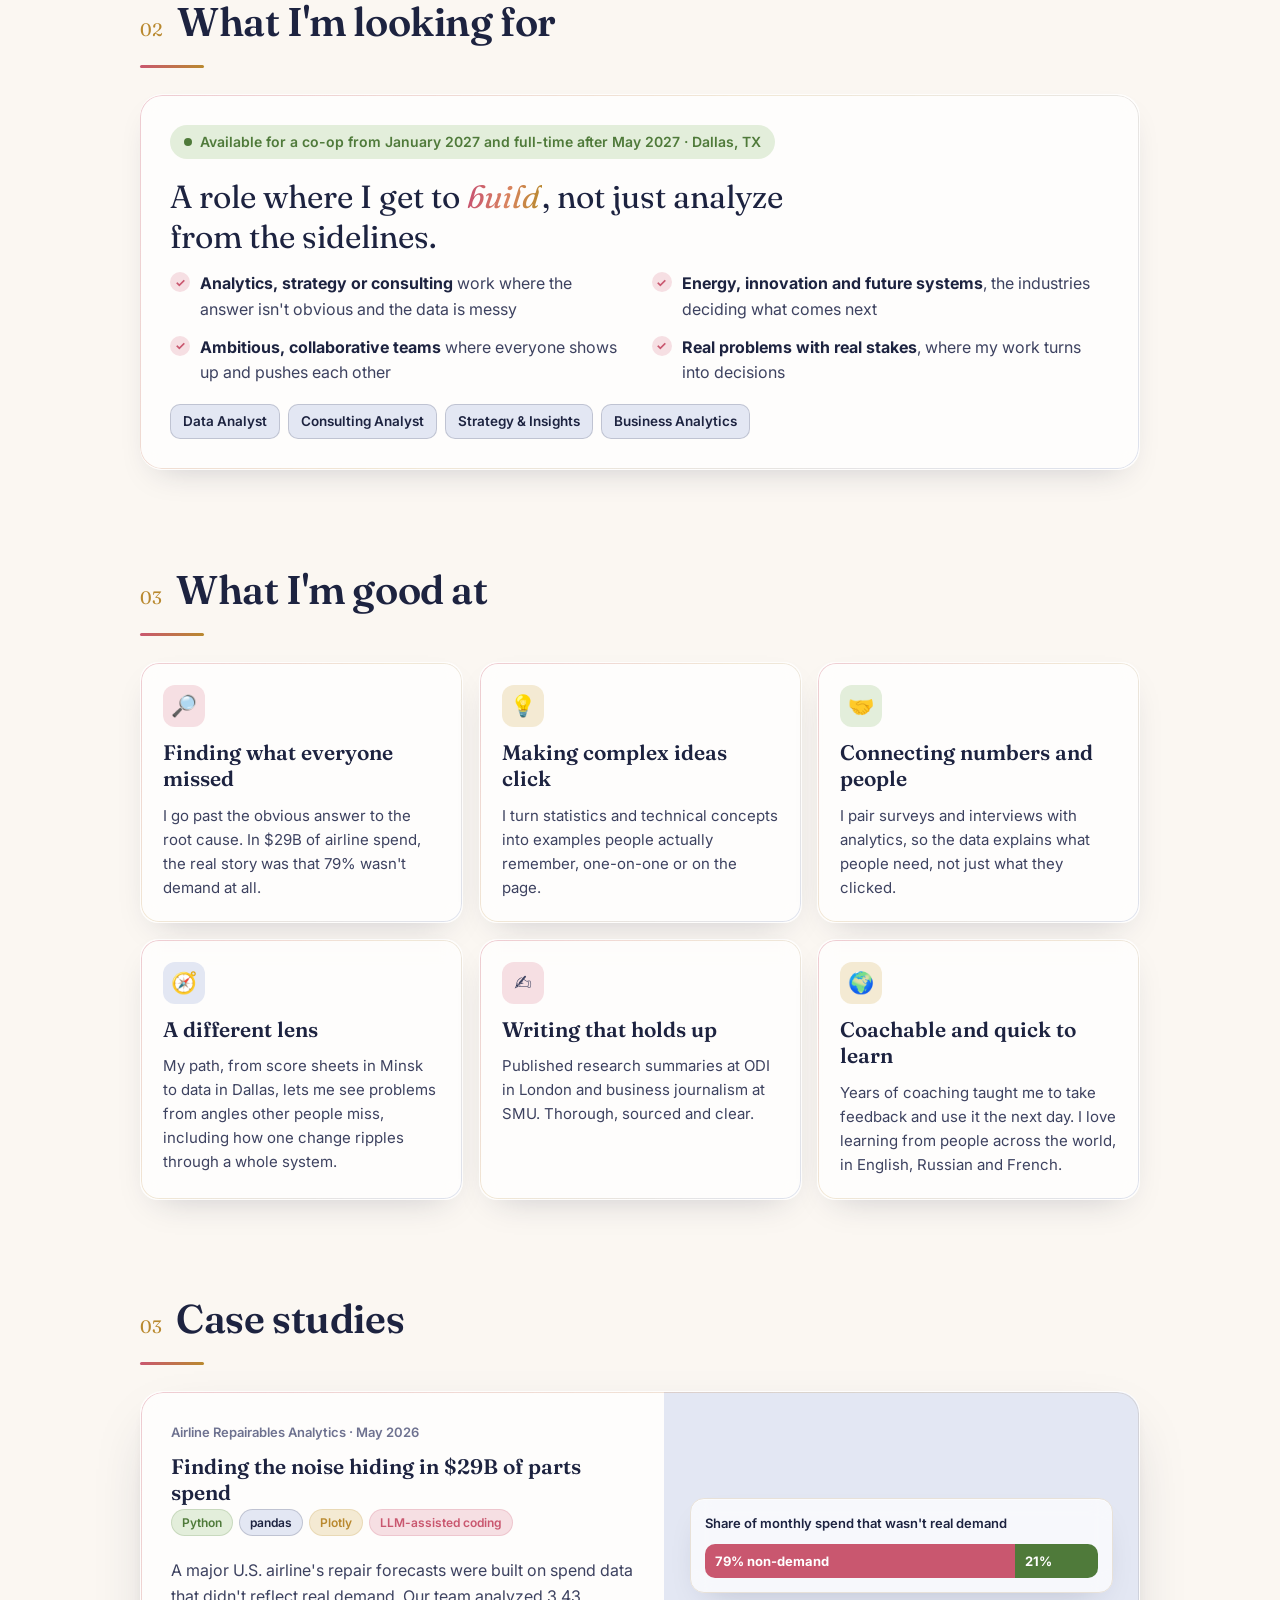
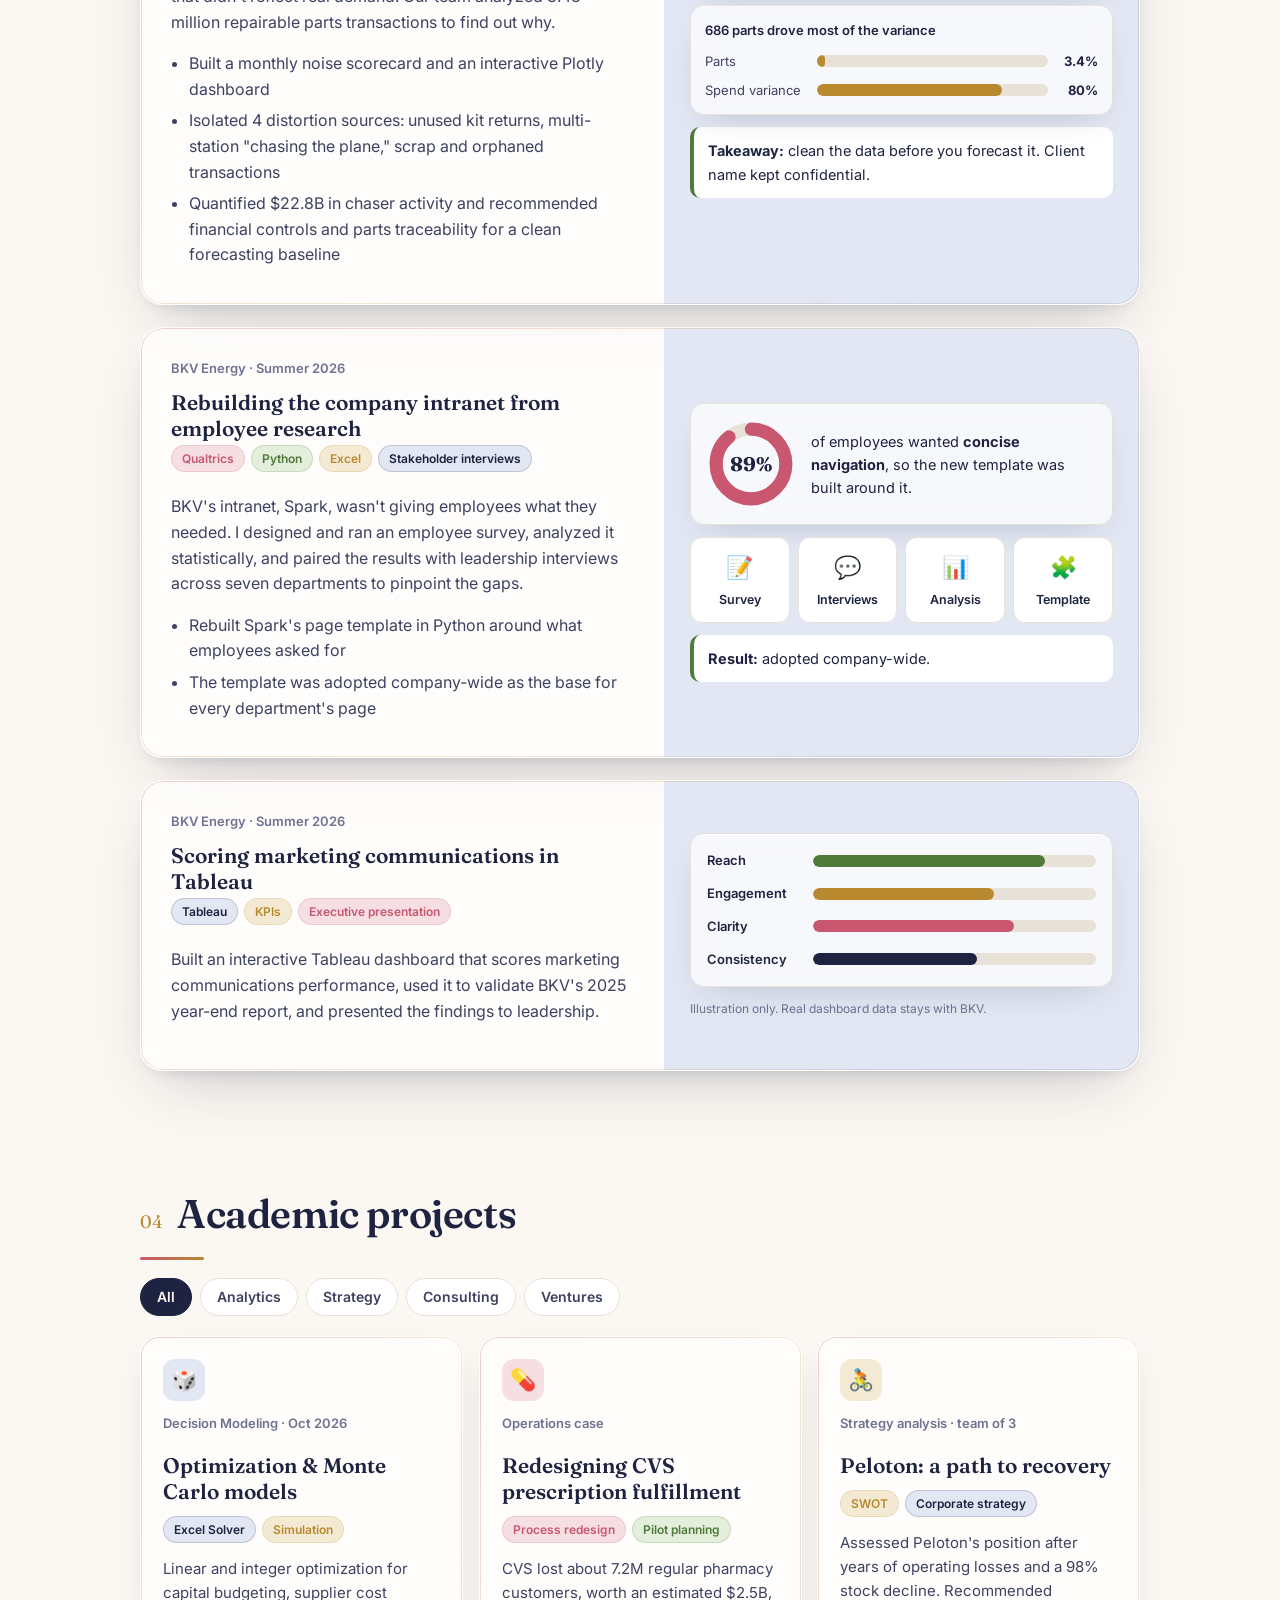
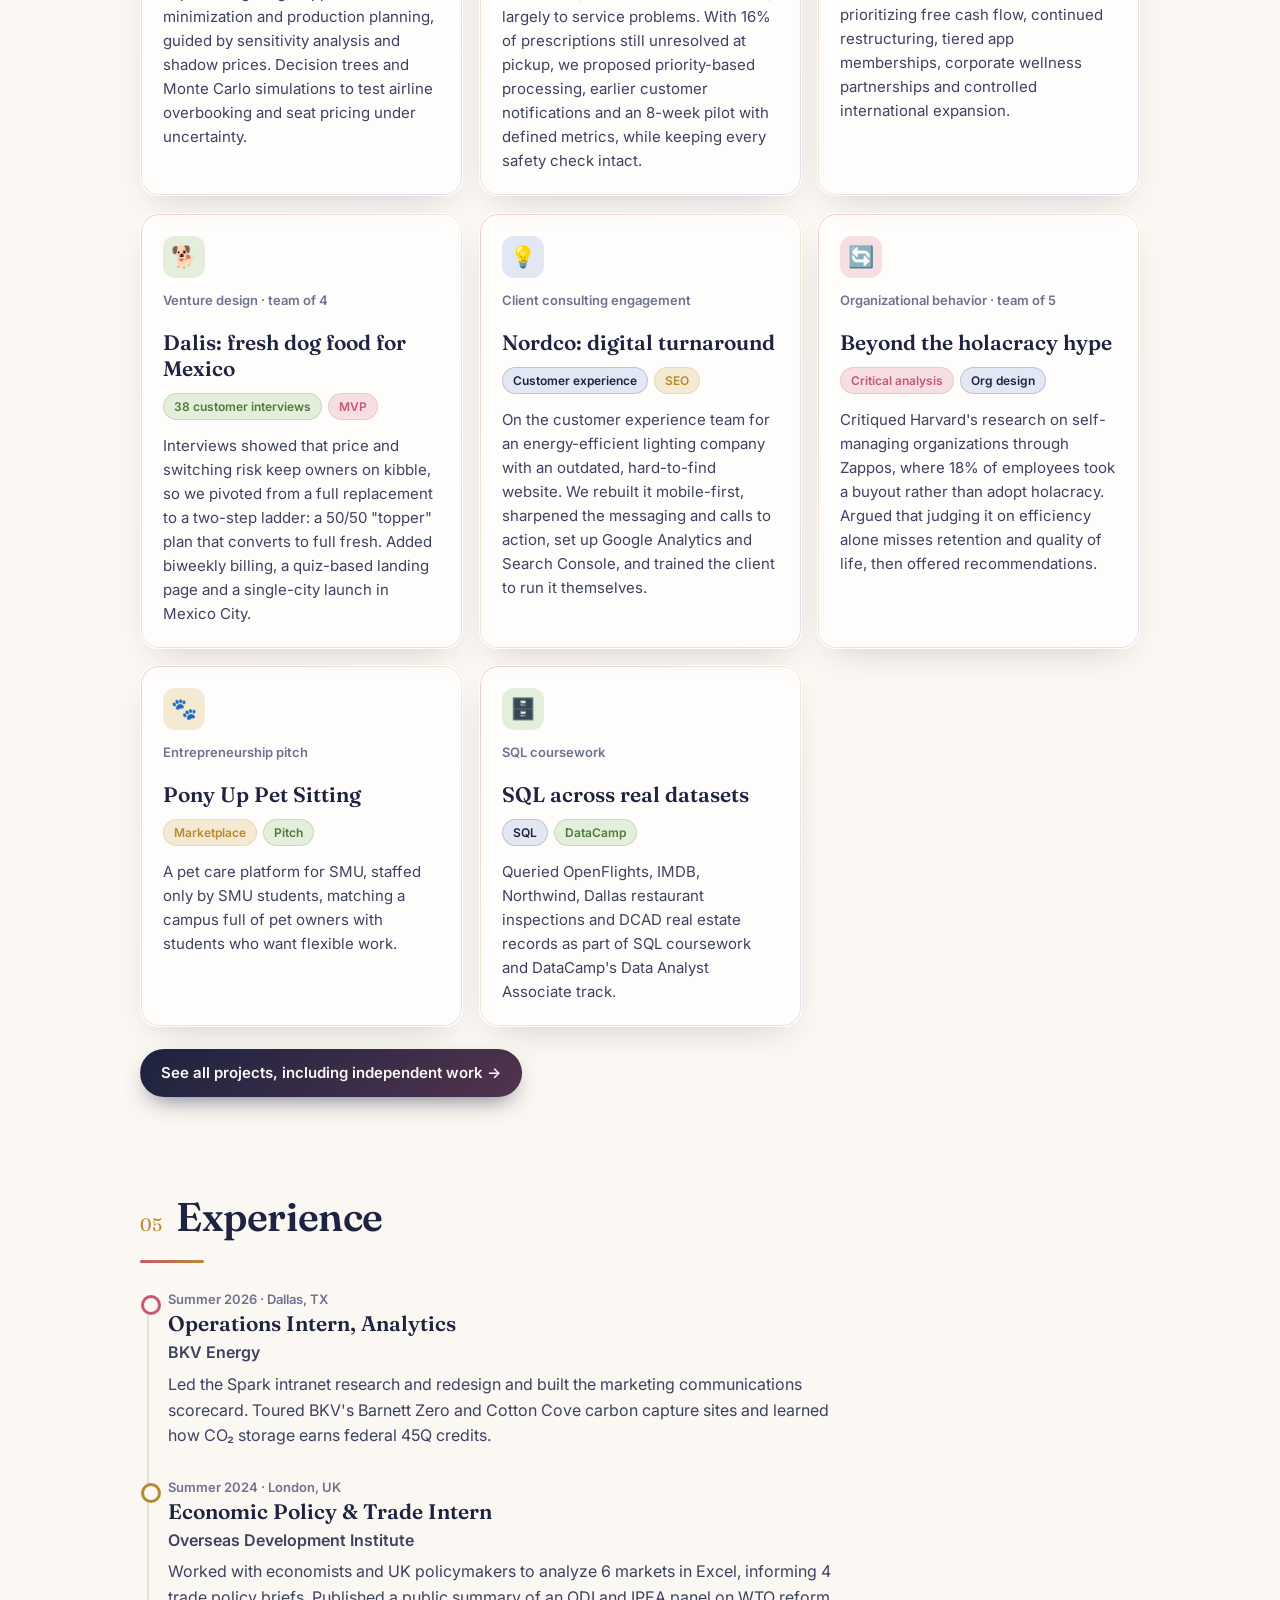
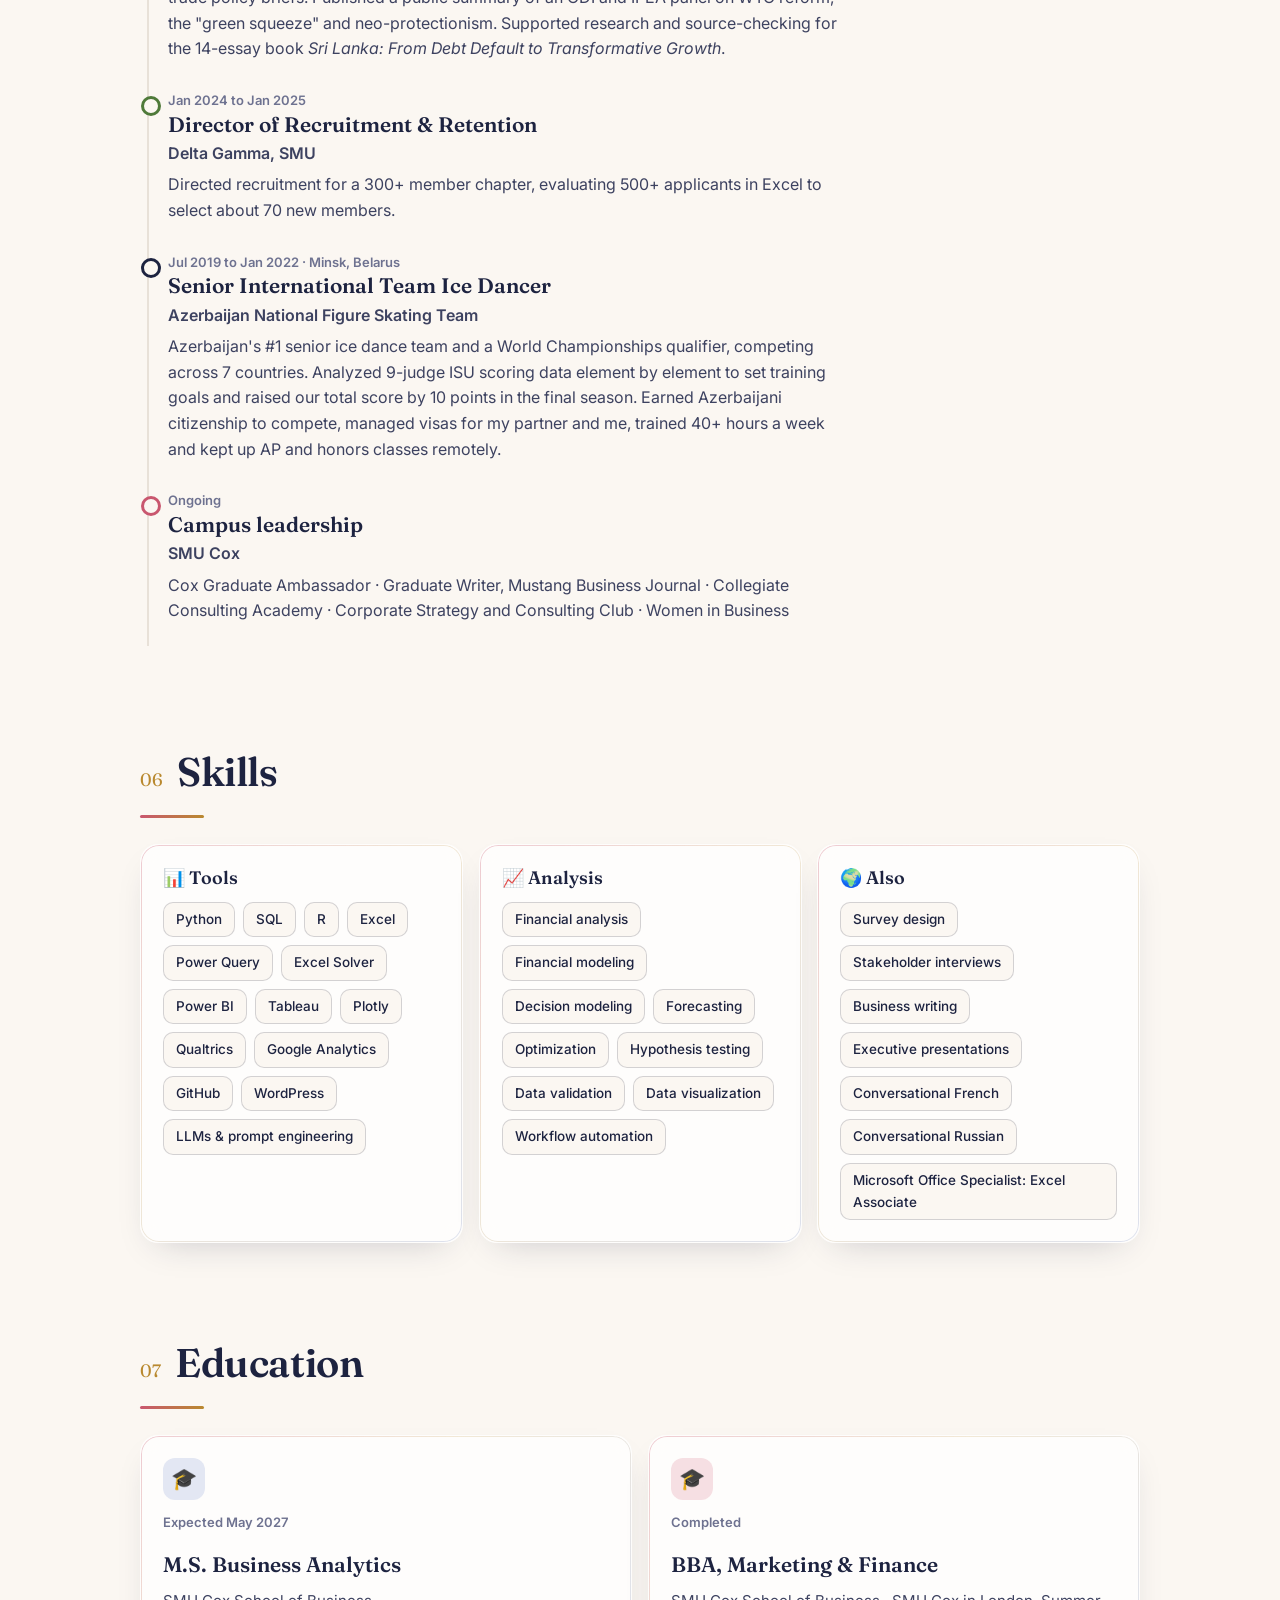
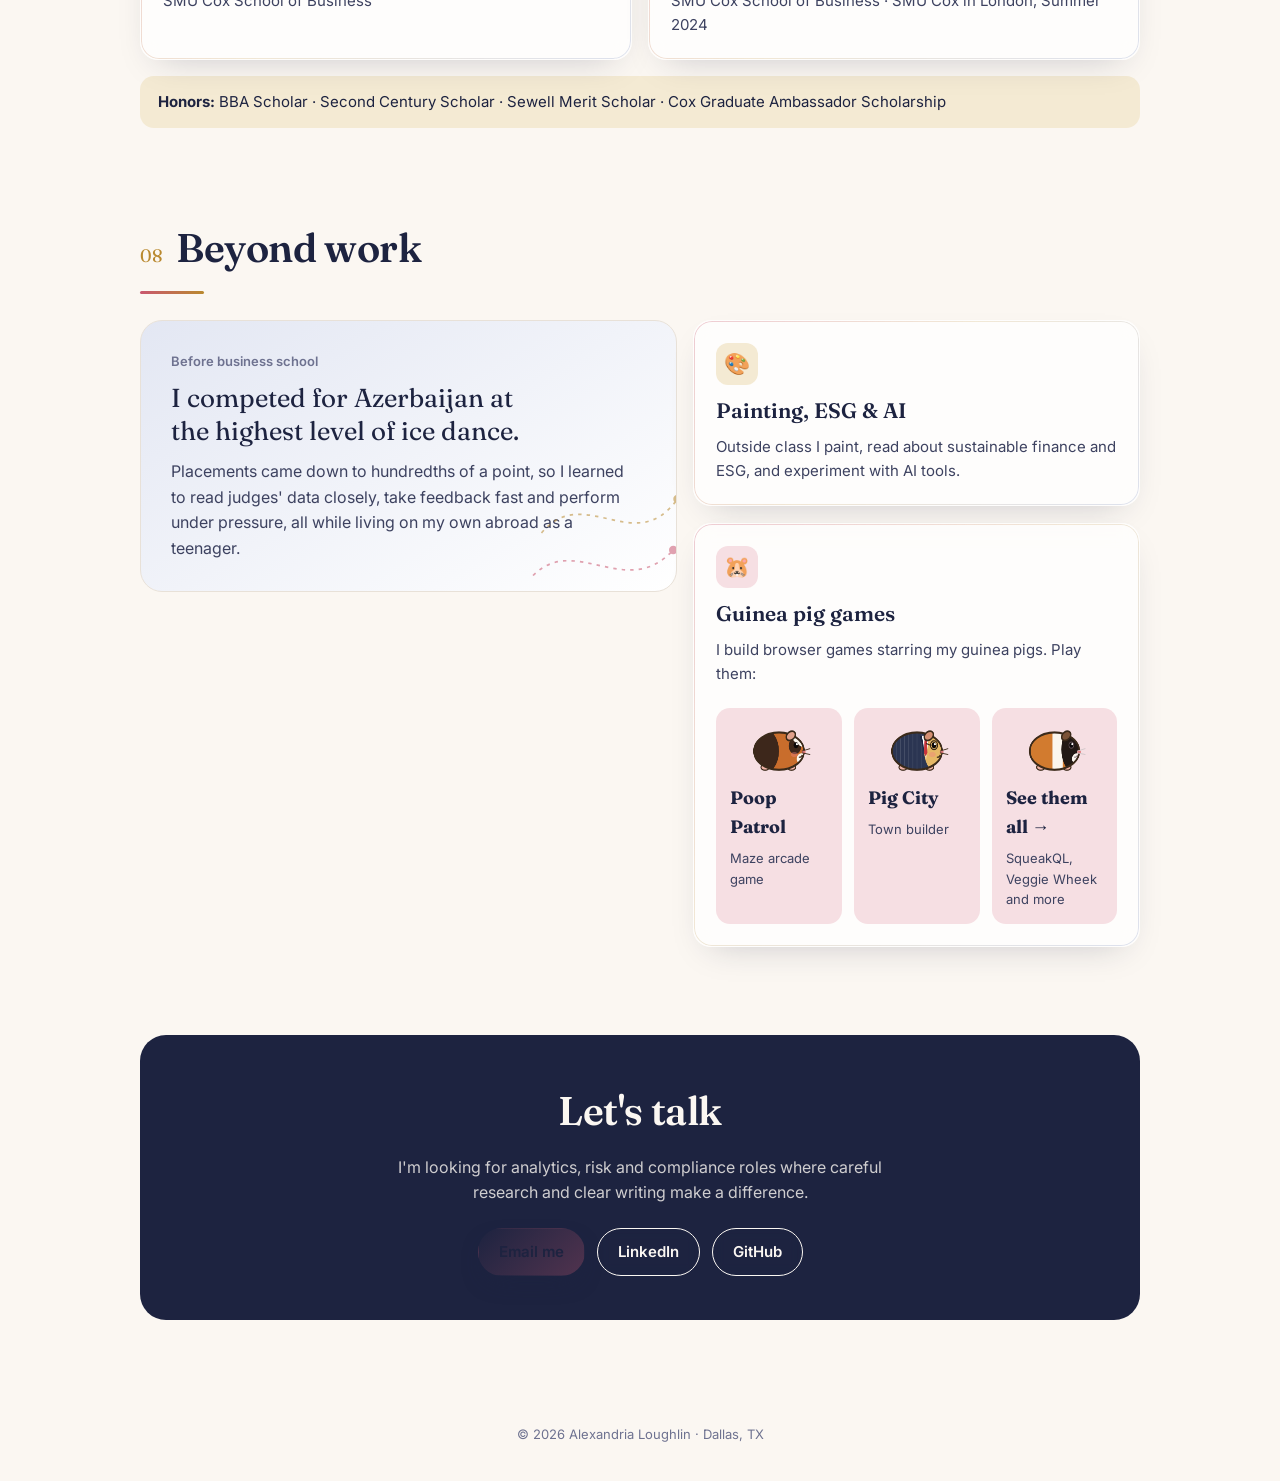
==== commit 03ed8bcc: "Site-wide polish layer: grid backdrop, glass cards with tilt, gradient accents, scroll progress, cou" ====
--- a/index.html
+++ b/index.html
@@ -242,6 +242,7 @@
 .reveal { opacity: 0; transform: translateY(14px); transition: opacity .6s ease, transform .6s ease; }
 .reveal.in { opacity: 1; transform: none; }
 </style>
+<link rel="stylesheet" href="polish.css">
 </head>
 <body>
 
@@ -249,7 +250,7 @@
   <div class="wrap">
     <a class="mark" href="#top">Lexi Loughlin<span>.</span></a>
     <div class="links">
-      <a href="about.html">About me</a><a href="#work">Case studies</a><a href="projects.html">Projects</a><a href="#experience">Experience</a><a href="#skills">Skills</a><a href="writing.html">Writing</a><a href="fun.html">Fun stuff</a><a href="github.html">GitHub</a><a href="#contact">Contact</a>
+      <a href="about.html">About me</a><a href="projects.html">Projects</a><a href="writing.html">Writing</a><a href="fun.html">Fun stuff</a><a href="github.html">GitHub</a><a href="#contact">Contact</a>
     </div>
     <button class="theme" id="theme" aria-label="Switch light or dark mode">◐</button>
   </div>
@@ -717,5 +718,6 @@
   });
 })();
 </script>
+<script src="polish.js" defer></script>
 </body>
 </html>
--- a/polish.css
+++ b/polish.css
@@ -0,0 +1,125 @@
+/* Shared polish layer: depth, glass, motion. Loaded after each page's own styles. */
+:root {
+  --glow-rose: rgba(201, 87, 111, .16);
+  --glow-gold: rgba(185, 137, 47, .14);
+  --glow-navy: rgba(60, 90, 168, .10);
+  --grid: rgba(29, 35, 64, .055);
+  --glass: rgba(255, 255, 255, .72);
+  --edge: linear-gradient(135deg, rgba(201, 87, 111, .55), rgba(185, 137, 47, .35) 45%, rgba(60, 90, 168, .30));
+  --shadow-lg: 0 1px 0 rgba(255,255,255,.6) inset, 0 24px 60px -24px rgba(29, 35, 64, .28), 0 8px 18px -10px rgba(29, 35, 64, .18);
+  --shadow-md: 0 1px 0 rgba(255,255,255,.6) inset, 0 14px 34px -18px rgba(29, 35, 64, .25);
+}
+@media (prefers-color-scheme: dark) {
+  :root:not([data-theme="light"]) { --glow-rose: rgba(236, 138, 160, .14); --glow-gold: rgba(226, 184, 103, .10); --glow-navy: rgba(120, 140, 255, .12); --grid: rgba(255, 255, 255, .045); --glass: rgba(28, 32, 56, .72); --shadow-lg: 0 24px 60px -24px rgba(0,0,0,.6); --shadow-md: 0 14px 34px -18px rgba(0,0,0,.55); }
+}
+:root[data-theme="dark"] { --glow-rose: rgba(236, 138, 160, .14); --glow-gold: rgba(226, 184, 103, .10); --glow-navy: rgba(120, 140, 255, .12); --grid: rgba(255, 255, 255, .045); --glass: rgba(28, 32, 56, .72); --shadow-lg: 0 24px 60px -24px rgba(0,0,0,.6); --shadow-md: 0 14px 34px -18px rgba(0,0,0,.55); }
+
+/* backdrop: fine grid + drifting color glows */
+body { position: relative; isolation: isolate; }
+body::before {
+  content: ""; position: fixed; inset: 0; z-index: -2; pointer-events: none;
+  background-image: linear-gradient(var(--grid) 1px, transparent 1px), linear-gradient(90deg, var(--grid) 1px, transparent 1px);
+  background-size: 44px 44px;
+  mask-image: radial-gradient(ellipse 90% 70% at 50% 20%, #000 40%, transparent 100%);
+  -webkit-mask-image: radial-gradient(ellipse 90% 70% at 50% 20%, #000 40%, transparent 100%);
+}
+body::after {
+  content: ""; position: fixed; inset: -20vmax; z-index: -1; pointer-events: none;
+  background:
+    radial-gradient(38vmax 30vmax at 12% 12%, var(--glow-rose), transparent 70%),
+    radial-gradient(34vmax 28vmax at 88% 18%, var(--glow-gold), transparent 70%),
+    radial-gradient(40vmax 32vmax at 70% 92%, var(--glow-navy), transparent 70%);
+  animation: drift 26s ease-in-out infinite alternate;
+}
+@keyframes drift { to { transform: translate3d(2vmax, -2vmax, 0) scale(1.06); } }
+
+/* scroll progress */
+.pl-progress { position: fixed; top: 0; left: 0; height: 3px; width: 100%; z-index: 50; transform-origin: 0 50%; transform: scaleX(0); background: linear-gradient(90deg, var(--rose), var(--gold)); }
+
+/* nav: glass */
+nav { background: color-mix(in srgb, var(--bg) 70%, transparent) !important; backdrop-filter: saturate(1.6) blur(14px); -webkit-backdrop-filter: saturate(1.6) blur(14px); border-bottom-color: color-mix(in srgb, var(--line) 70%, transparent) !important; }
+.links a { position: relative; }
+.links a::after { content: ""; position: absolute; left: 0; right: 0; bottom: -6px; height: 2px; border-radius: 2px; background: linear-gradient(90deg, var(--rose), var(--gold)); transform: scaleX(0); transition: transform .25s ease; }
+.links a:hover::after, .links a[style*="--rose"]::after { transform: scaleX(1); }
+
+/* gradient accents in headlines */
+h1 em, .seek-lead em, .thread-lead em, .fun-hero h1 em {
+  background: linear-gradient(100deg, var(--rose) 10%, #d9845f 55%, var(--gold) 95%);
+  -webkit-background-clip: text; background-clip: text; color: transparent;
+  padding-right: .06em;
+}
+
+/* surfaces: glass + gradient hairline + depth */
+.card, .feature, .skillset, .stat, .gcard, .icard, .repo, .wcard, .post, .fit, .journey, .ghhead, .langbox, .hcard, .reader, .kpi, .donutrow, .mini-dash {
+  background: var(--glass) !important;
+  backdrop-filter: blur(10px); -webkit-backdrop-filter: blur(10px);
+  box-shadow: var(--shadow-md);
+}
+.card, .feature, .skillset, .stat, .gcard, .icard, .repo, .wcard, .post, .fit, .journey, .ghhead, .langbox, .reader { position: relative; }
+.card, .feature, .gcard, .icard, .repo, .fit, .journey, .ghhead, .wcard, .post, .skillset {
+  border-color: transparent !important;
+}
+.card::before, .feature::before, .gcard::before, .icard::before, .repo::before, .fit::before, .journey::before, .ghhead::before, .wcard::before, .post::before, .skillset::before {
+  content: ""; position: absolute; inset: 0; border-radius: inherit; padding: 1px; pointer-events: none;
+  background: var(--edge);
+  -webkit-mask: linear-gradient(#000 0 0) content-box, linear-gradient(#000 0 0); -webkit-mask-composite: xor; mask-composite: exclude;
+  opacity: .55; transition: opacity .3s;
+}
+.fit { border-left: 0 !important; }
+.feature, .gcard, .icard { box-shadow: var(--shadow-lg); }
+
+/* cursor spotlight inside cards */
+.pl-spot::after {
+  content: ""; position: absolute; inset: 0; border-radius: inherit; pointer-events: none;
+  background: radial-gradient(260px circle at var(--mx, 50%) var(--my, 50%), rgba(255,255,255,.35), transparent 60%);
+  opacity: 0; transition: opacity .3s;
+}
+.pl-spot:hover::after { opacity: 1; }
+.pl-spot:hover::before { opacity: 1; }
+.pl-tilt { transition: transform .25s cubic-bezier(.2,.7,.3,1), box-shadow .25s; transform-style: preserve-3d; will-change: transform; }
+.pl-tilt:hover { box-shadow: var(--shadow-lg); }
+
+/* buttons */
+.btn { transition: transform .2s, box-shadow .2s, background .2s; }
+.btn.primary { background: linear-gradient(135deg, var(--ink), color-mix(in srgb, var(--ink) 70%, var(--rose))) !important; box-shadow: 0 10px 24px -10px color-mix(in srgb, var(--ink) 70%, transparent); border-color: transparent !important; }
+.btn.primary:hover { transform: translateY(-2px); box-shadow: 0 16px 30px -12px color-mix(in srgb, var(--rose) 60%, transparent); }
+.btn.ghost, .btn:not(.primary) { backdrop-filter: blur(6px); }
+
+/* tags + chips get a crisper look */
+.tag, .chips span, .roles span, .countries span { border: 1px solid color-mix(in srgb, currentColor 18%, transparent); }
+
+/* reveal: blur-to-sharp, staggered by JS */
+.reveal { opacity: 0; transform: translateY(18px); filter: blur(6px); transition: opacity .8s cubic-bezier(.2,.7,.2,1), transform .8s cubic-bezier(.2,.7,.2,1), filter .8s; transition-delay: var(--d, 0s); }
+.reveal.in { opacity: 1; transform: none; filter: none; }
+
+/* illustrations: framed, with sheen and depth */
+.ch-art { perspective: 1000px; }
+.ch-art > .art, .ch-art > .pigart { transition: transform .35s cubic-bezier(.2,.7,.3,1); filter: drop-shadow(0 22px 34px rgba(29,35,64,.16)) drop-shadow(0 4px 8px rgba(29,35,64,.08)); }
+.art .pl-draw { stroke-dasharray: 600; stroke-dashoffset: 600; transition: stroke-dashoffset 2.2s ease; }
+.in .art .pl-draw { stroke-dashoffset: 0; }
+.art .pl-flow { animation: flow 1.6s linear infinite; }
+@keyframes flow { to { stroke-dashoffset: -20; } }
+.art .pl-pulse { transform-box: fill-box; transform-origin: center; animation: pulse 2.4s ease-in-out infinite; }
+@keyframes pulse { 50% { transform: scale(1.08); } }
+.art .pl-float { animation: floaty 4s ease-in-out infinite; }
+.art .pl-float.b { animation-delay: -1.3s; } .art .pl-float.c { animation-delay: -2.6s; }
+@keyframes floaty { 50% { transform: translateY(-8px); } }
+
+/* section headings: thin gradient rule */
+.sec-head { position: relative; padding-bottom: 14px; }
+.sec-head::after { content: ""; position: absolute; left: 0; bottom: 0; width: 64px; height: 3px; border-radius: 3px; background: linear-gradient(90deg, var(--rose), var(--gold)); }
+.ch-label span, .sec-head .num { font-variant-numeric: tabular-nums; }
+
+/* band numbers + stats */
+.band { backdrop-filter: blur(8px); background: var(--glass) !important; }
+.band b, .stat .n { background: linear-gradient(100deg, var(--rose), var(--gold)); -webkit-background-clip: text; background-clip: text; color: transparent !important; }
+
+/* hero highlight cards float with more depth */
+.hcard { box-shadow: var(--shadow-lg) !important; }
+
+@media (prefers-reduced-motion: reduce) {
+  body::after, .art .pl-flow, .art .pl-pulse, .art .pl-float { animation: none !important; }
+  .reveal { filter: none; transform: none; transition: opacity .3s; }
+  .pl-tilt { transform: none !important; }
+}
+@media (hover: none) { .pl-tilt { transform: none !important; } }
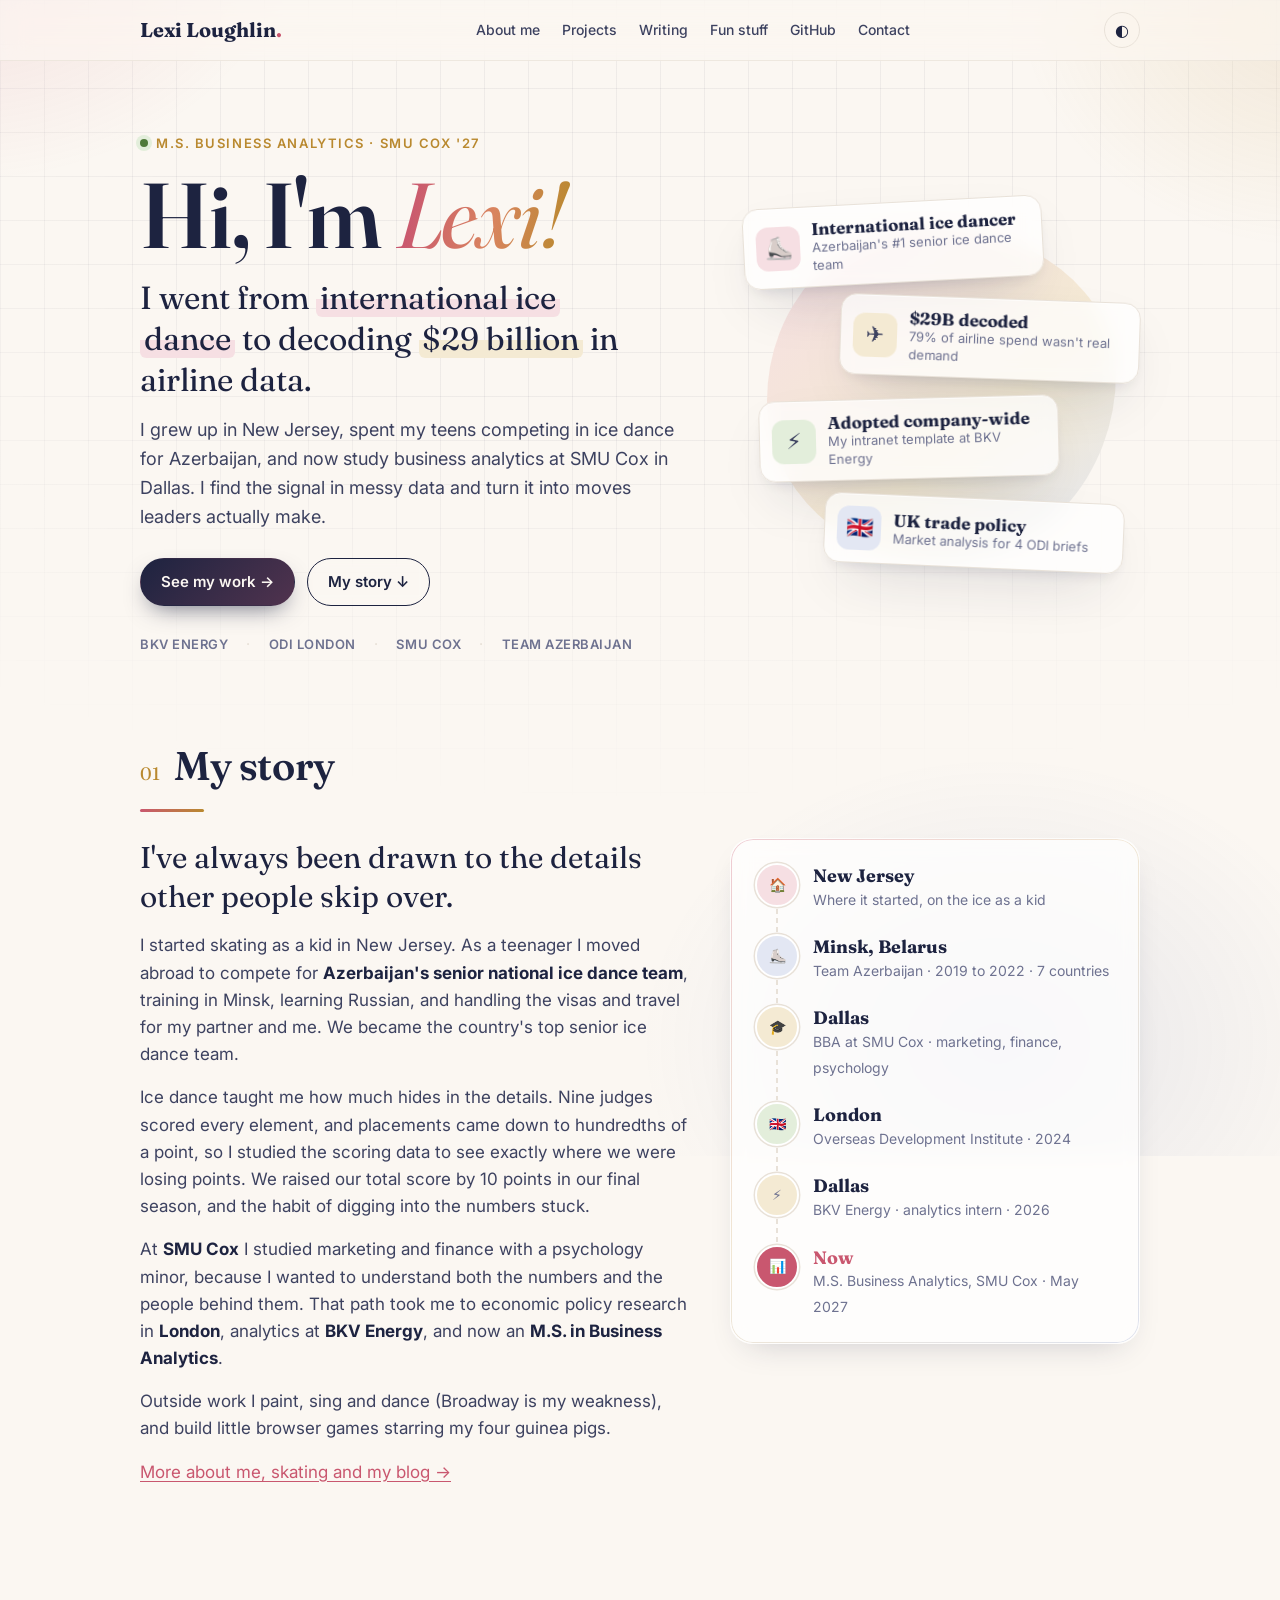
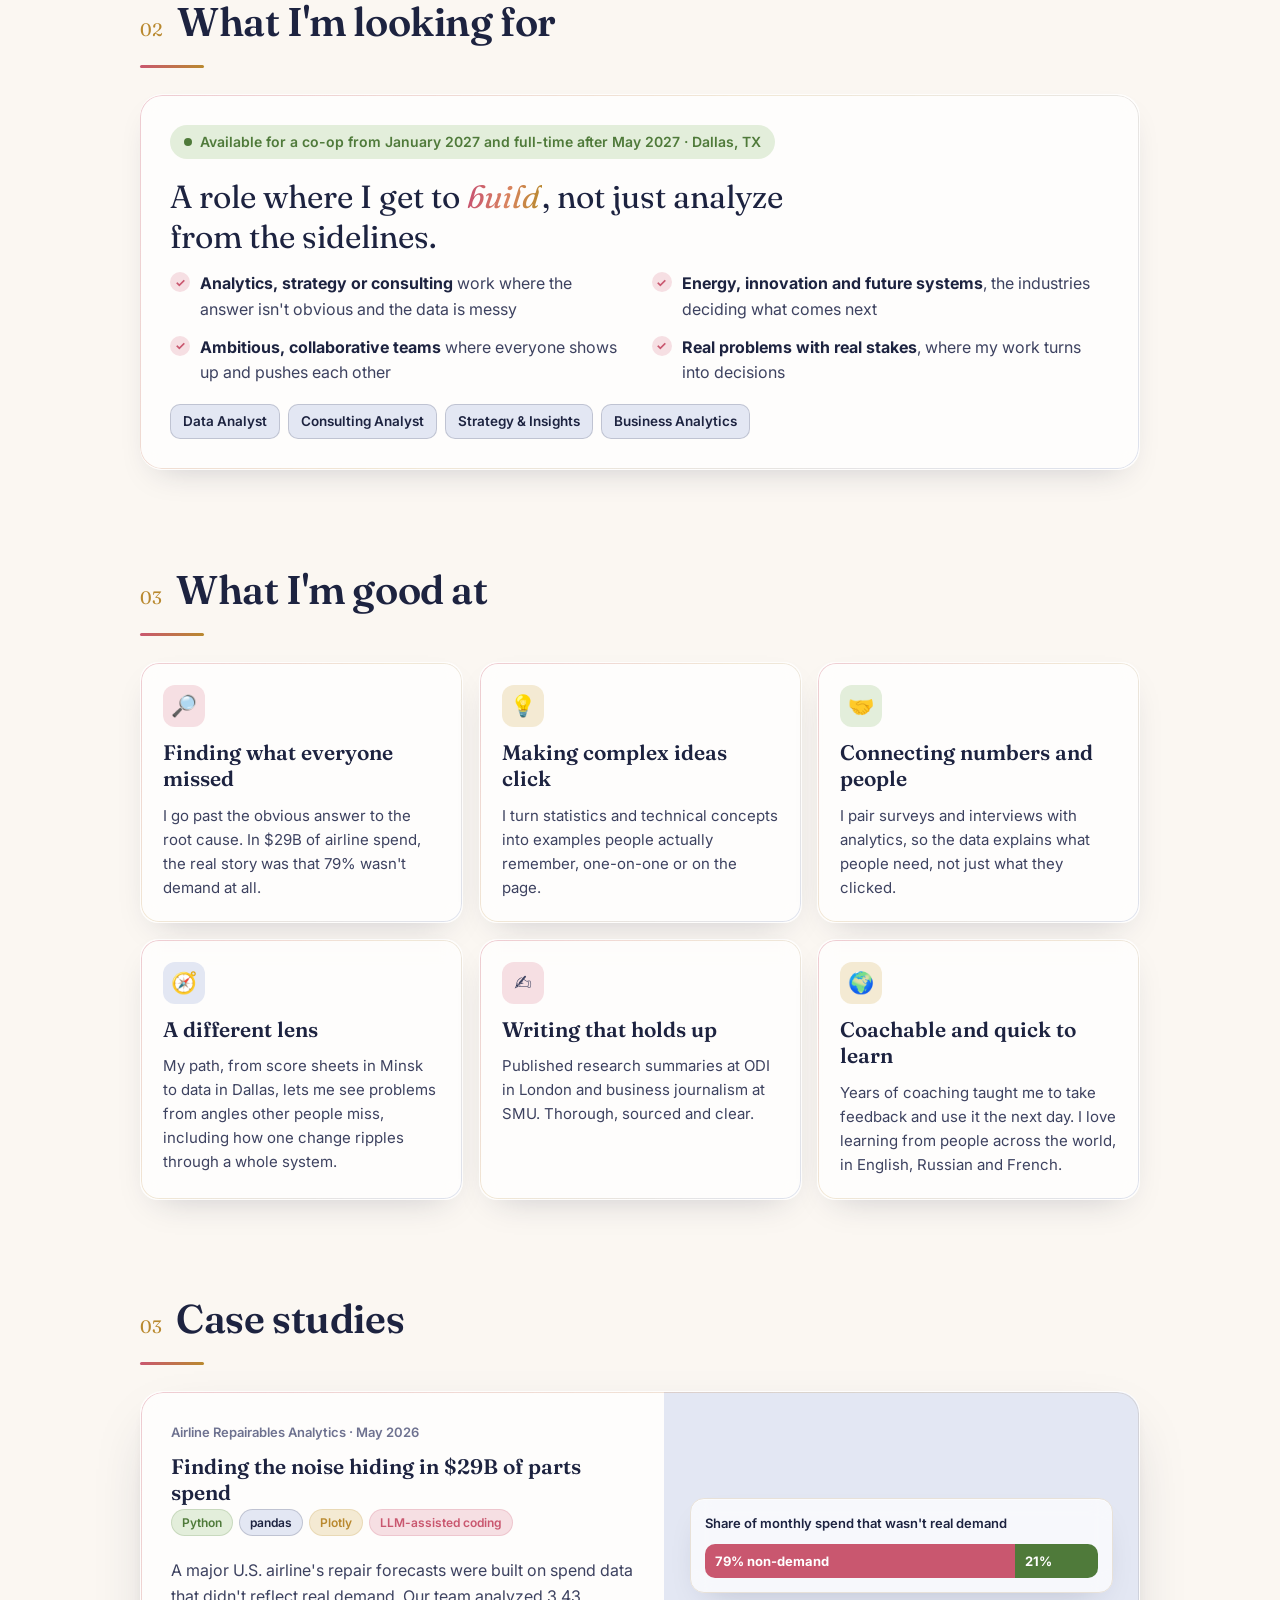
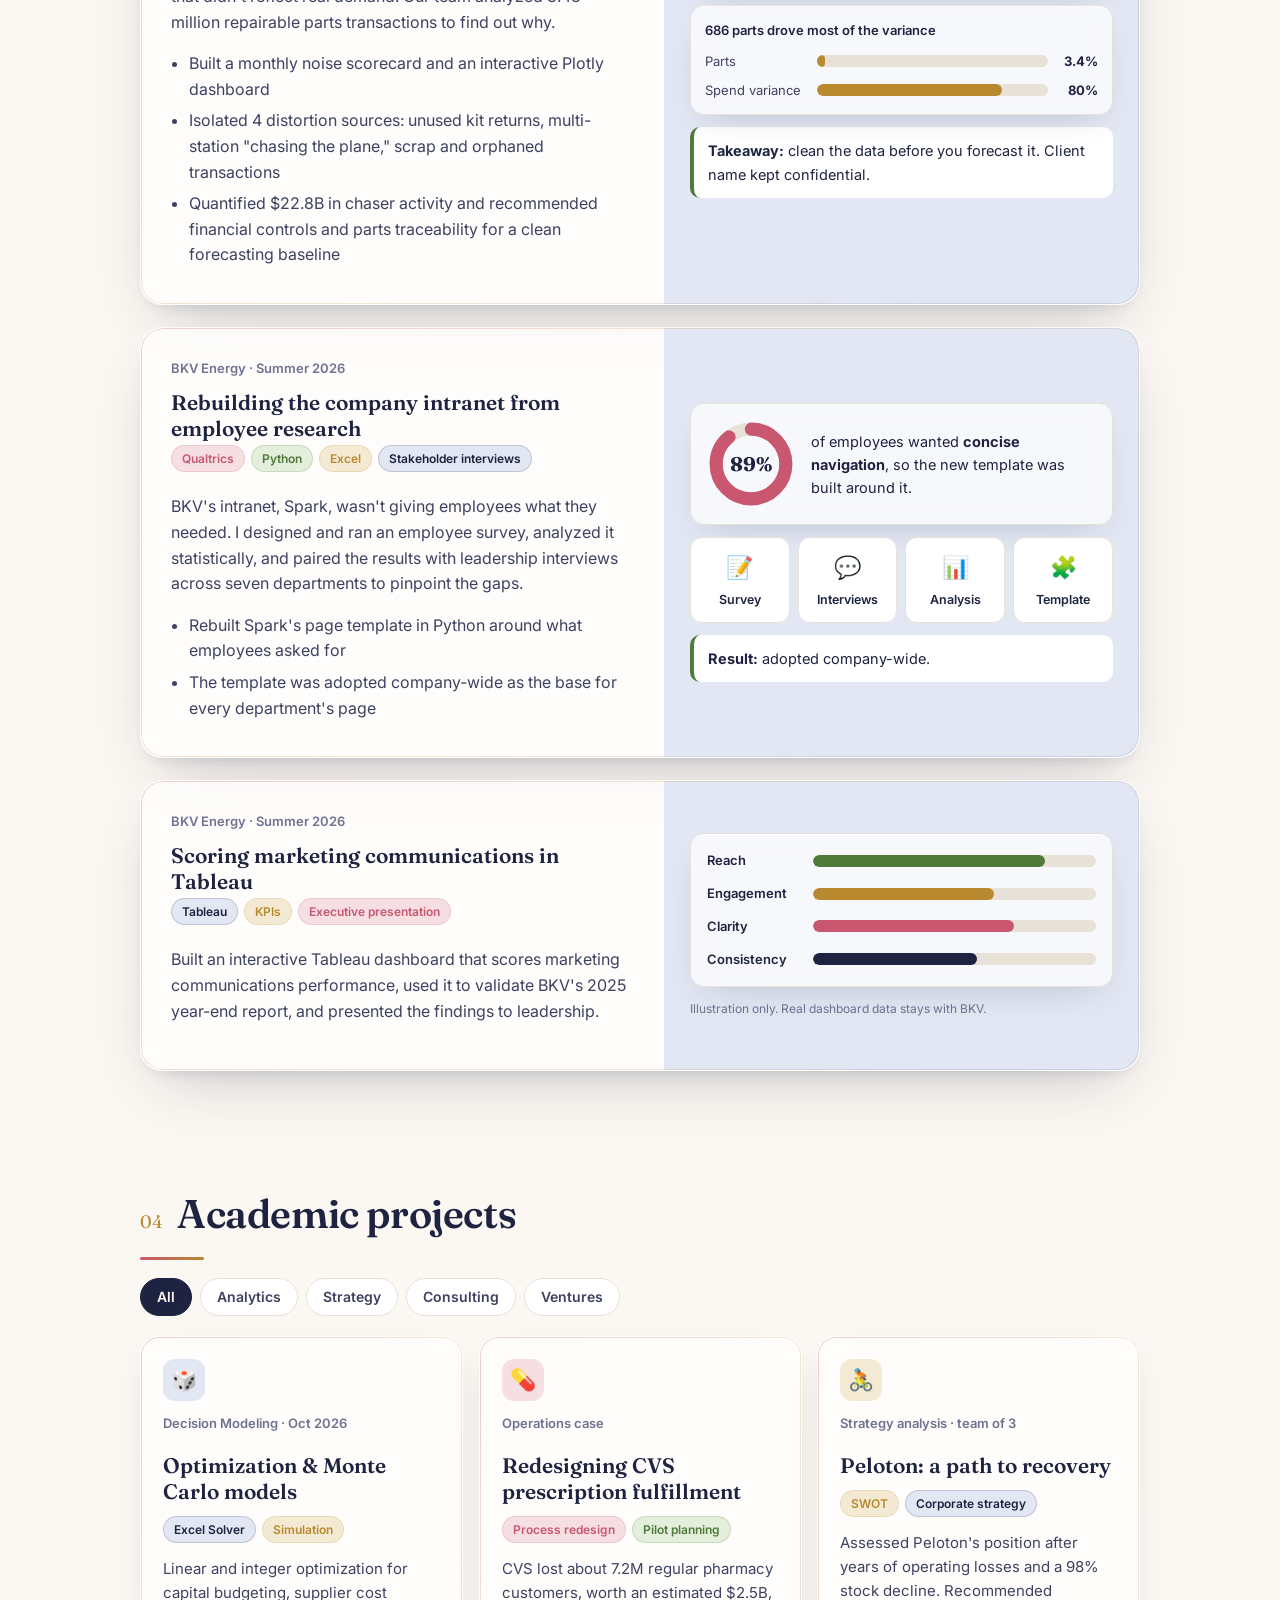
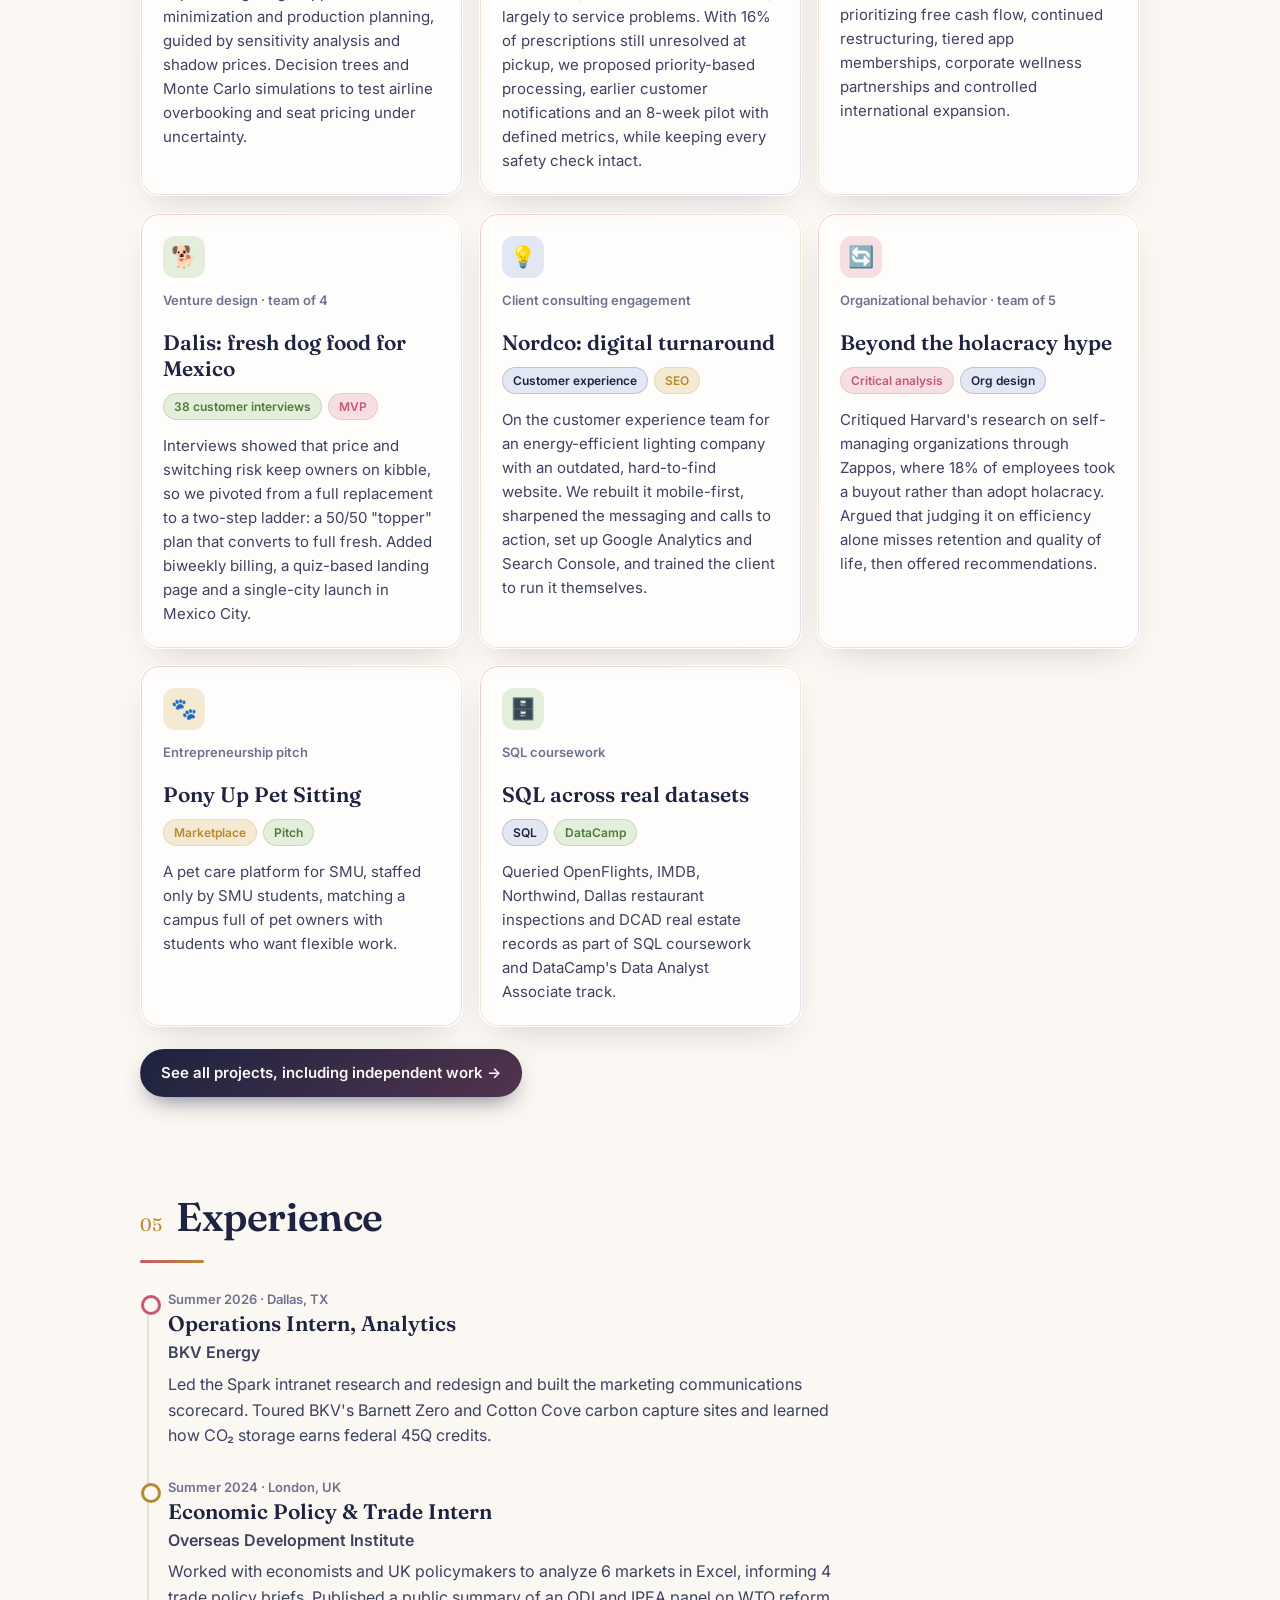
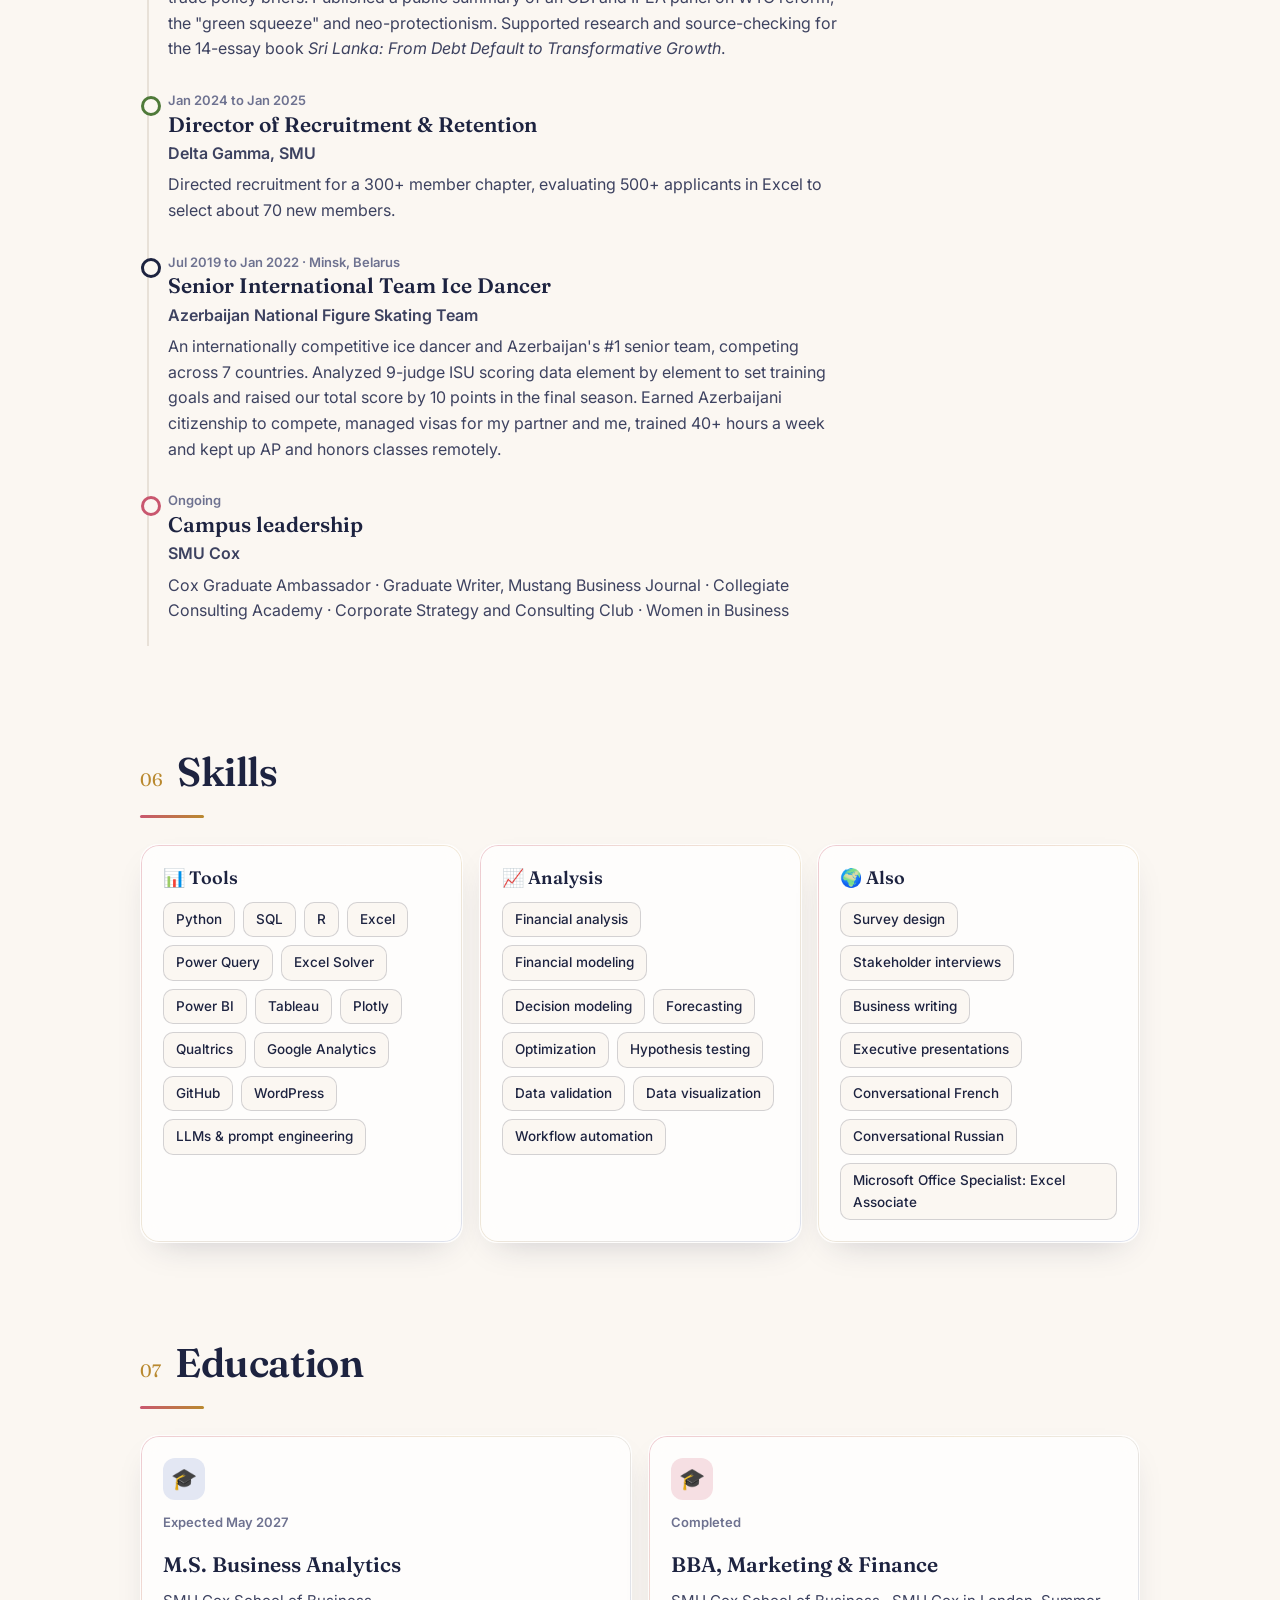
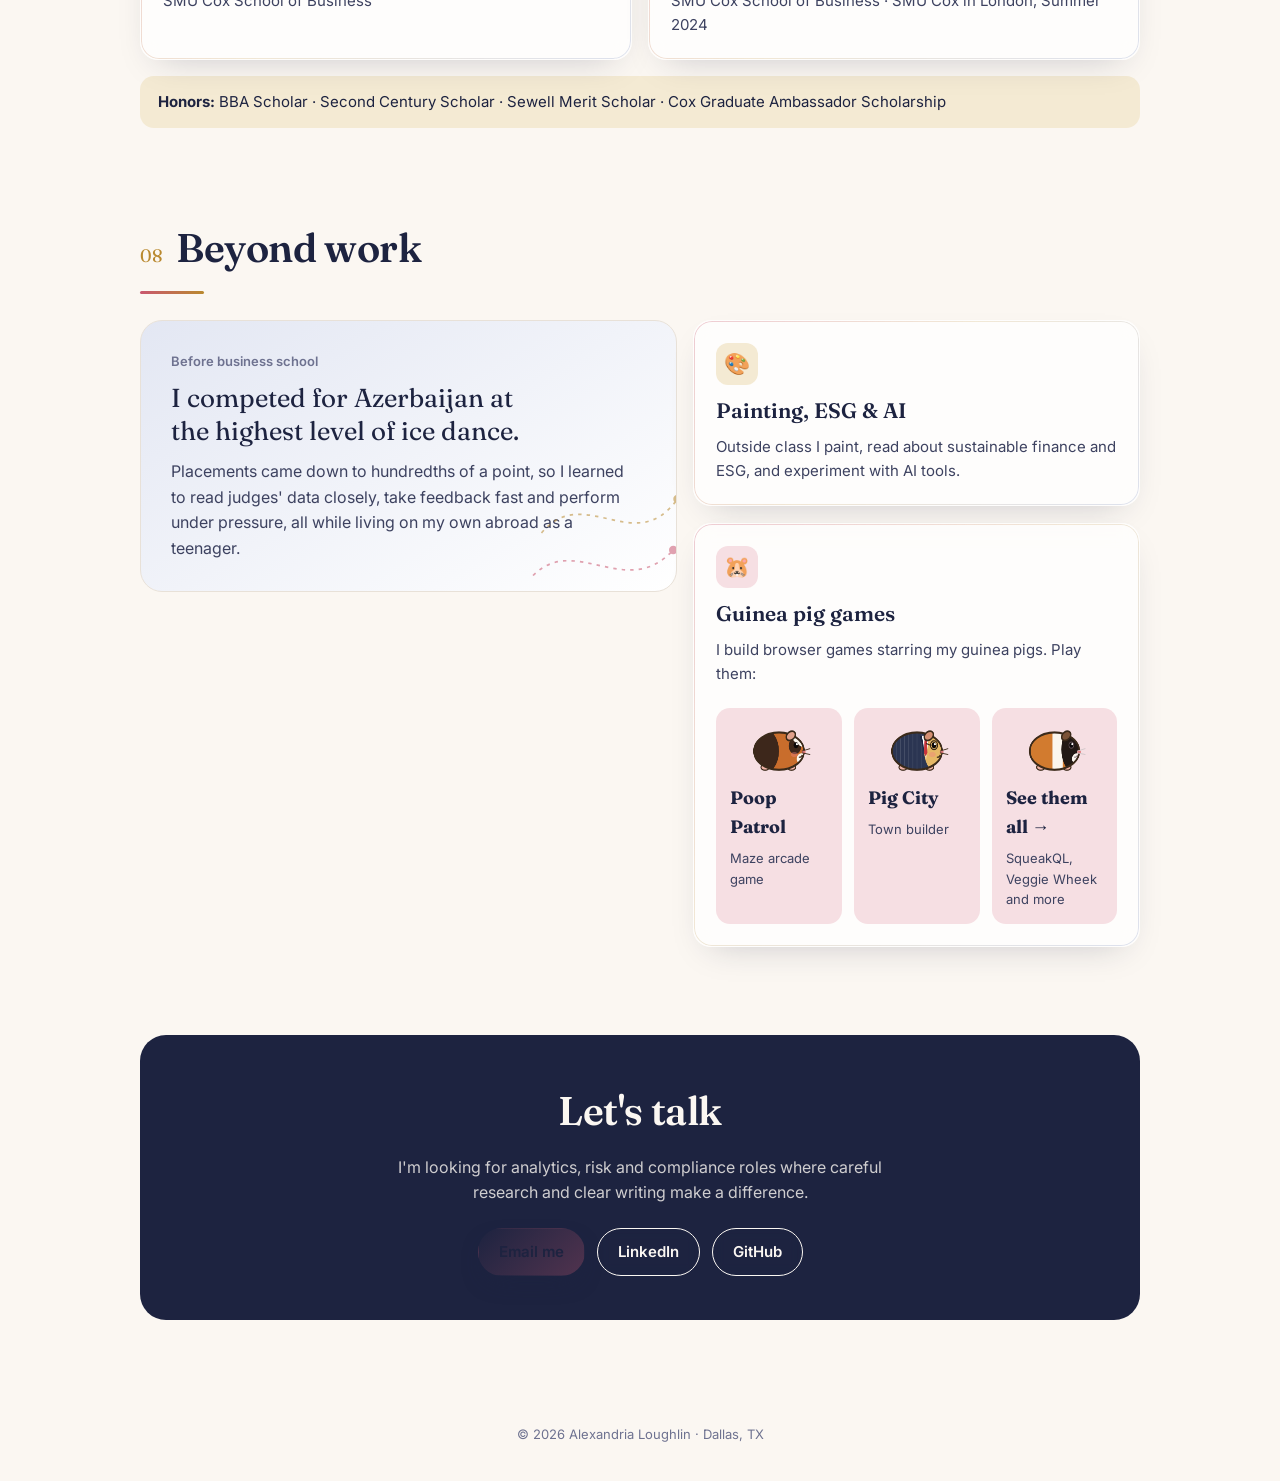
==== commit ccba7889: "Ice dance page; replace World Championships wording with internationally competitive ice dancer Co-A" ====
--- a/index.html
+++ b/index.html
@@ -261,7 +261,7 @@
     <div>
       <p class="eyebrow"><span class="dot"></span>M.S. Business Analytics · SMU Cox '27</p>
       <h1>Hi, I'm <em>Lexi!</em></h1>
-      <p class="tagline">I went from the <span class="hl hl-rose">World Championships</span> to decoding <span class="hl hl-gold">$29 billion</span> in airline data.</p>
+      <p class="tagline">I went from <span class="hl hl-rose">international ice dance</span> to decoding <span class="hl hl-gold">$29 billion</span> in airline data.</p>
       <p class="lede">I grew up in New Jersey, spent my teens competing in ice dance for Azerbaijan, and now study business analytics at SMU Cox in Dallas. I find the signal in messy data and turn it into moves leaders actually make.</p>
       <div class="ctas">
         <a class="btn primary" href="#work">See my work →</a>
@@ -272,7 +272,7 @@
       </div>
     </div>
     <div class="reel" aria-label="Highlights">
-      <div class="hcard h1c"><div class="hi" style="background:var(--rose-soft)">⛸️</div><div><b>World Championships</b><span>Azerbaijan's #1 senior ice dance team</span></div></div>
+      <a class="hcard h1c" href="skating.html" style="text-decoration:none;color:inherit"><div class="hi" style="background:var(--rose-soft)">⛸️</div><div><b>International ice dancer</b><span>Azerbaijan's #1 senior ice dance team</span></div></a>
       <div class="hcard h2c"><div class="hi" style="background:var(--gold-soft)">✈️</div><div><b>$29B decoded</b><span>79% of airline spend wasn't real demand</span></div></div>
       <div class="hcard h3c"><div class="hi" style="background:var(--sage-soft)">⚡</div><div><b>Adopted company-wide</b><span>My intranet template at BKV Energy</span></div></div>
       <div class="hcard h4c"><div class="hi" style="background:var(--navy-soft)">🇬🇧</div><div><b>UK trade policy</b><span>Market analysis for 4 ODI briefs</span></div></div>
@@ -284,7 +284,7 @@
     <div class="story">
       <div class="story-text reveal">
         <p class="story-lead">I've always been drawn to the details other people skip over.</p>
-        <p>I started skating as a kid in New Jersey. As a teenager I moved abroad to compete for <b>Azerbaijan's senior national ice dance team</b>, training in Minsk, learning Russian, and handling the visas and travel for my partner and me. We became the country's top team and qualified for the World Championships.</p>
+        <p>I started skating as a kid in New Jersey. As a teenager I moved abroad to compete for <b>Azerbaijan's senior national ice dance team</b>, training in Minsk, learning Russian, and handling the visas and travel for my partner and me. We became the country's top senior ice dance team.</p>
         <p>Ice dance taught me how much hides in the details. Nine judges scored every element, and placements came down to hundredths of a point, so I studied the scoring data to see exactly where we were losing points. We raised our total score by 10 points in our final season, and the habit of digging into the numbers stuck.</p>
         <p>At <b>SMU Cox</b> I studied marketing and finance with a psychology minor, because I wanted to understand both the numbers and the people behind them. That path took me to economic policy research in <b>London</b>, analytics at <b>BKV Energy</b>, and now an <b>M.S. in Business Analytics</b>.</p>
         <p>Outside work I paint, sing and dance (Broadway is my weakness), and build little browser games starring my four guinea pigs.</p>
@@ -525,7 +525,7 @@
         <div class="when">Jul 2019 to Jan 2022 · Minsk, Belarus</div>
         <h3>Senior International Team Ice Dancer</h3>
         <div class="org">Azerbaijan National Figure Skating Team</div>
-        <p>Azerbaijan's #1 senior ice dance team and a World Championships qualifier, competing across 7 countries. Analyzed 9-judge ISU scoring data element by element to set training goals and raised our total score by 10 points in the final season. Earned Azerbaijani citizenship to compete, managed visas for my partner and me, trained 40+ hours a week and kept up AP and honors classes remotely.</p>
+        <p>An internationally competitive ice dancer and Azerbaijan's #1 senior team, competing across 7 countries. Analyzed 9-judge ISU scoring data element by element to set training goals and raised our total score by 10 points in the final season. Earned Azerbaijani citizenship to compete, managed visas for my partner and me, trained 40+ hours a week and kept up AP and honors classes remotely.</p>
       </div>
       <div class="item reveal">
         <div class="when">Ongoing</div>
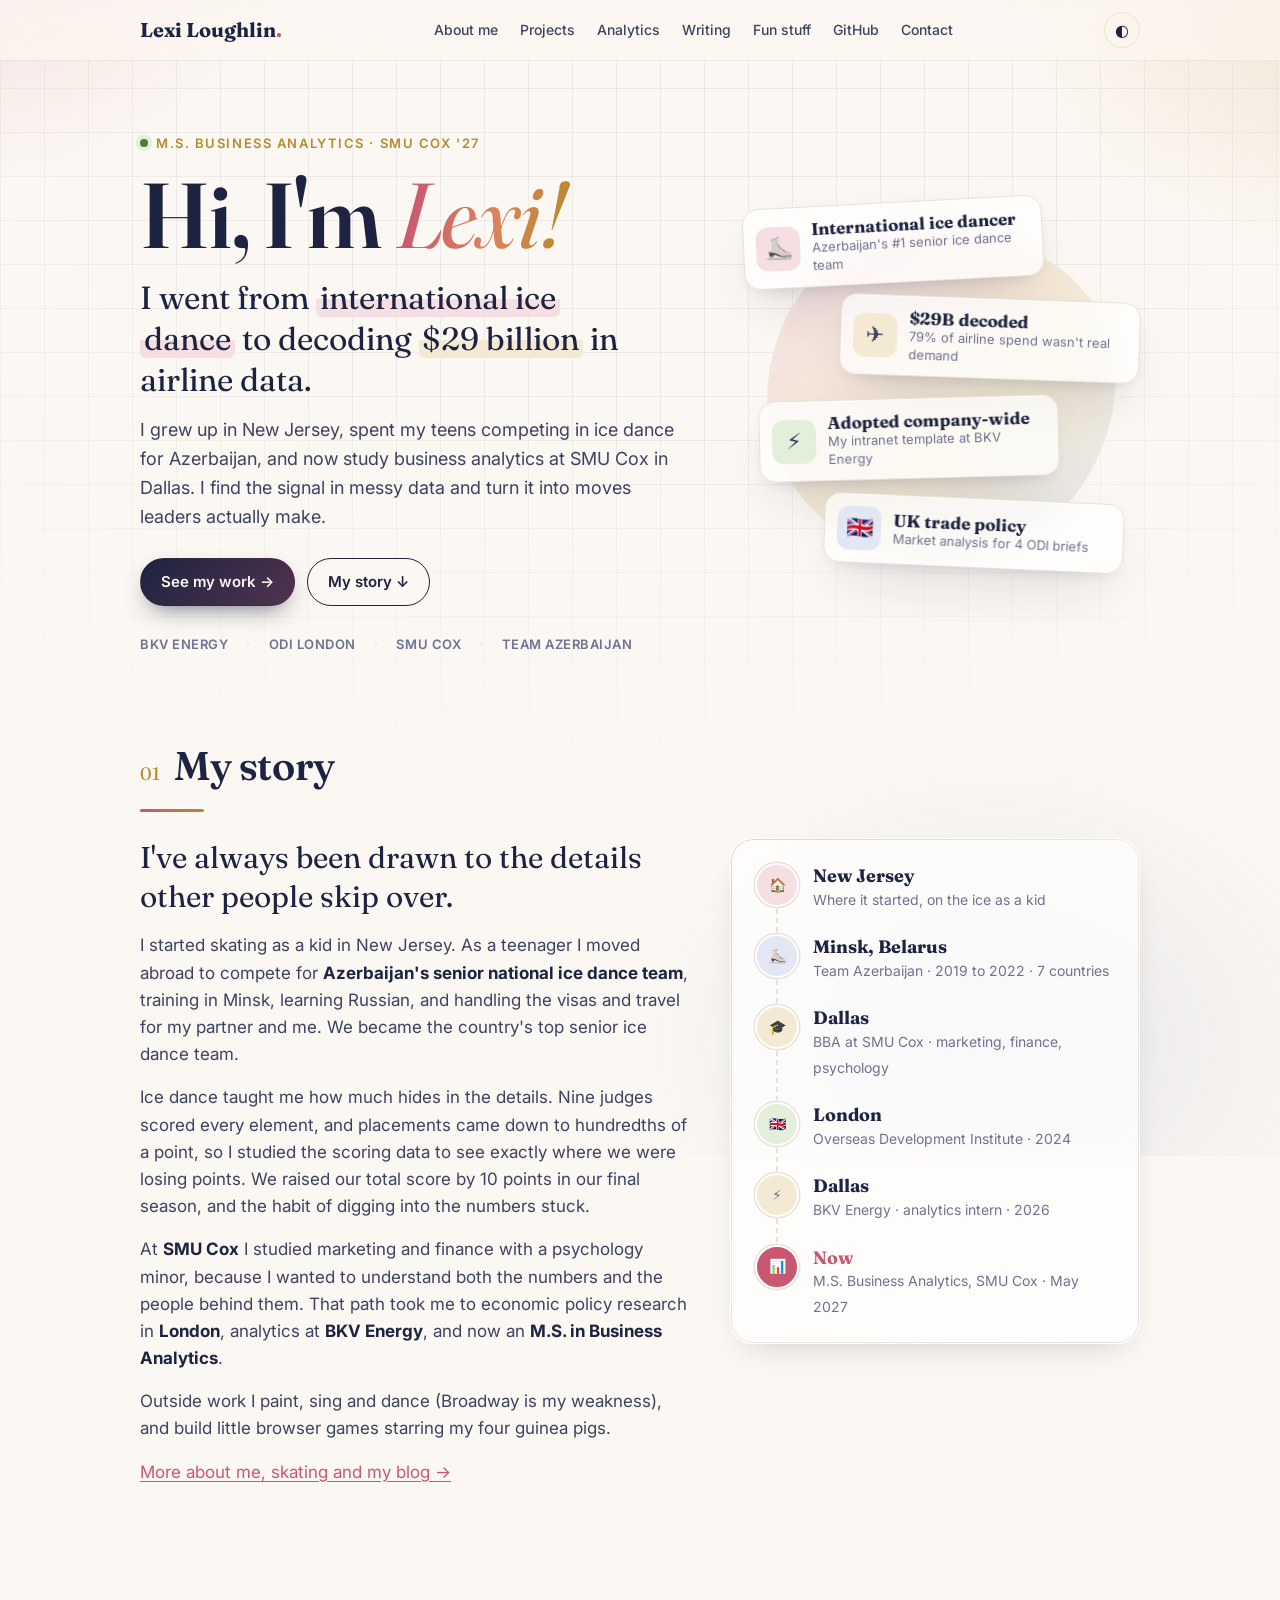
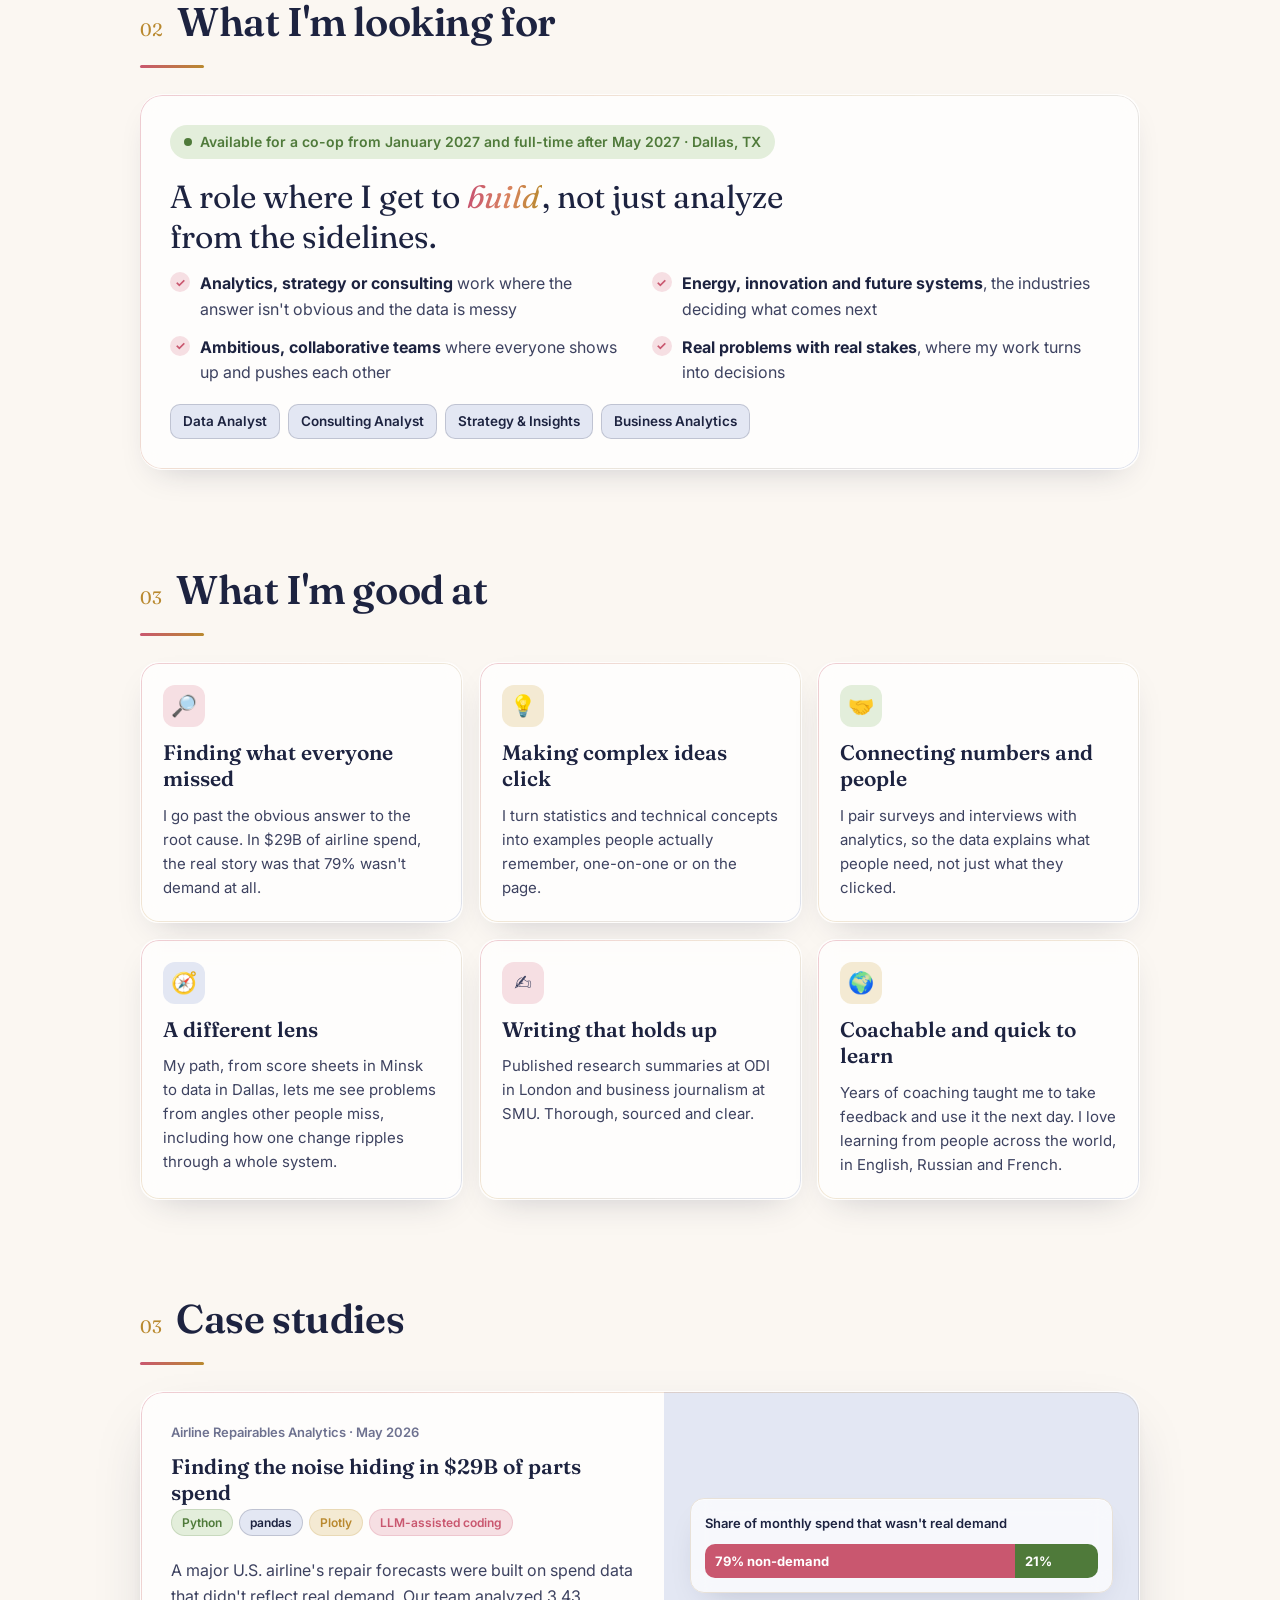
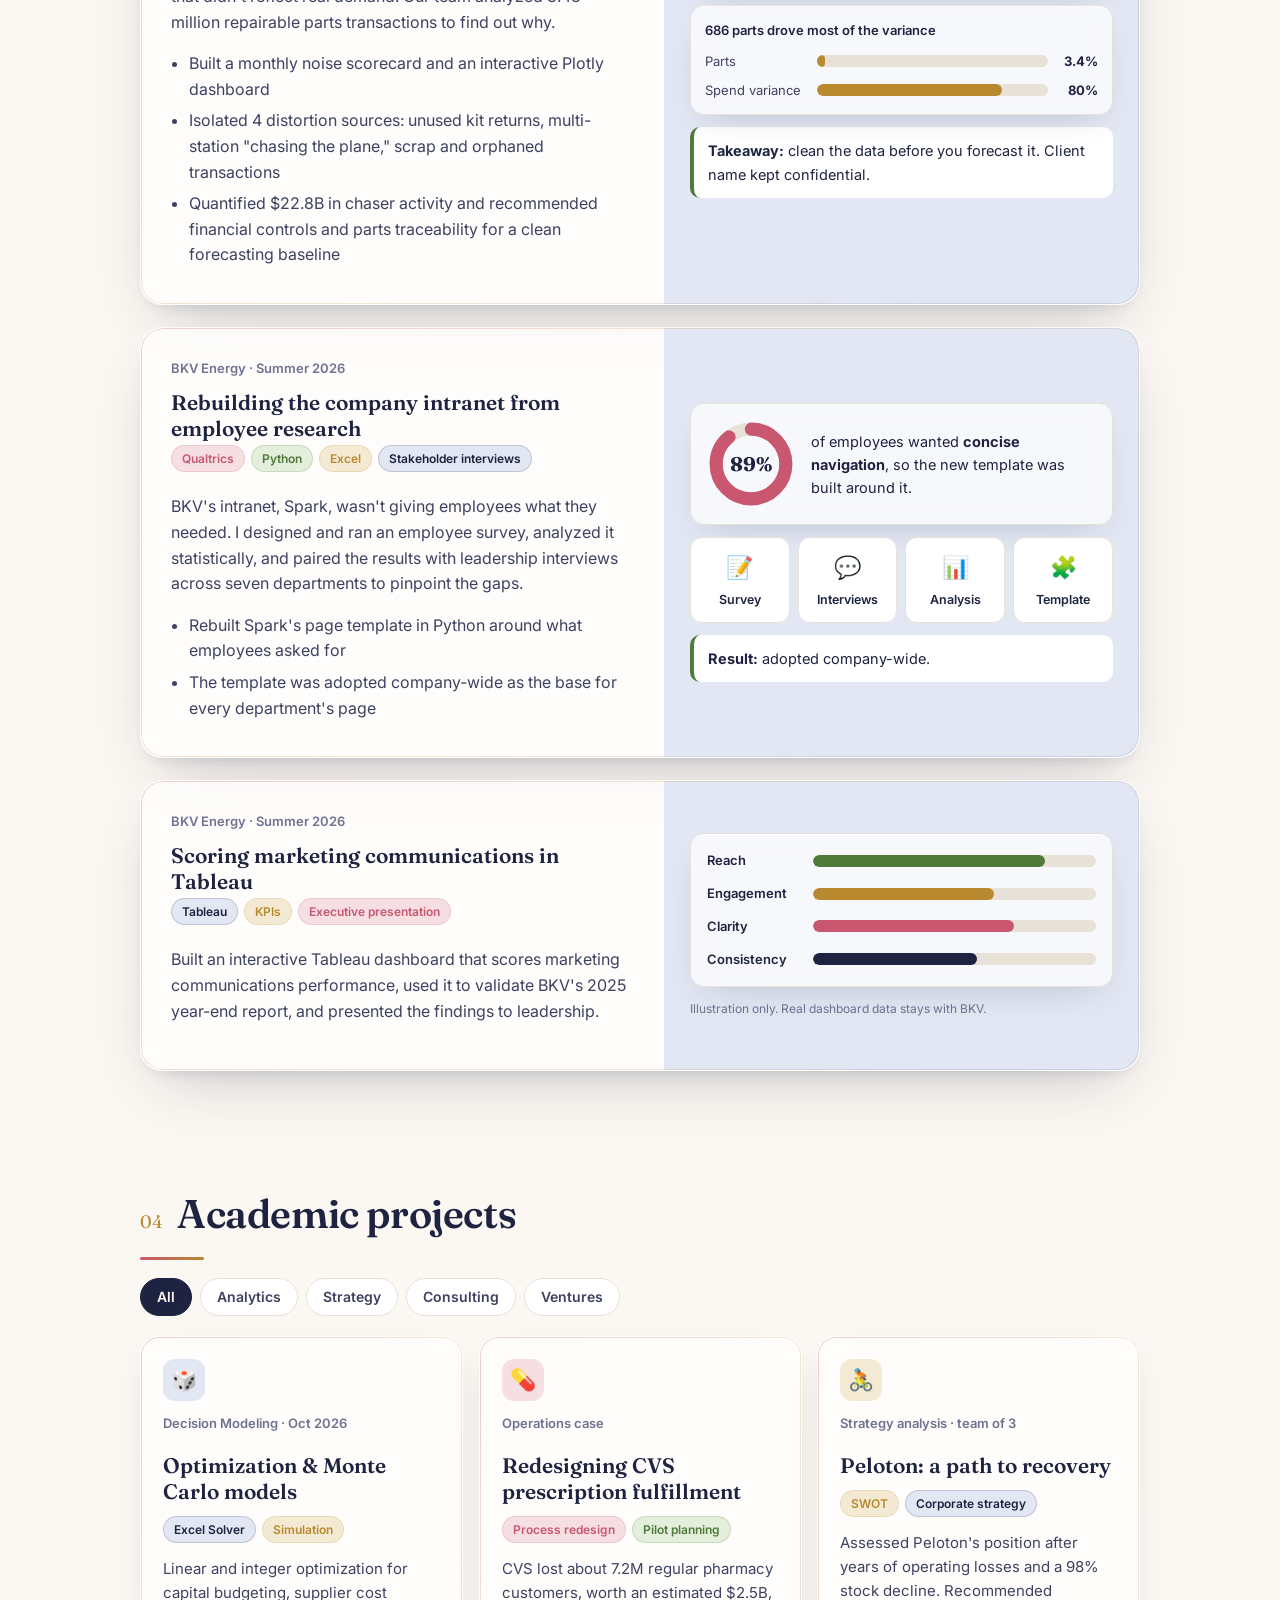
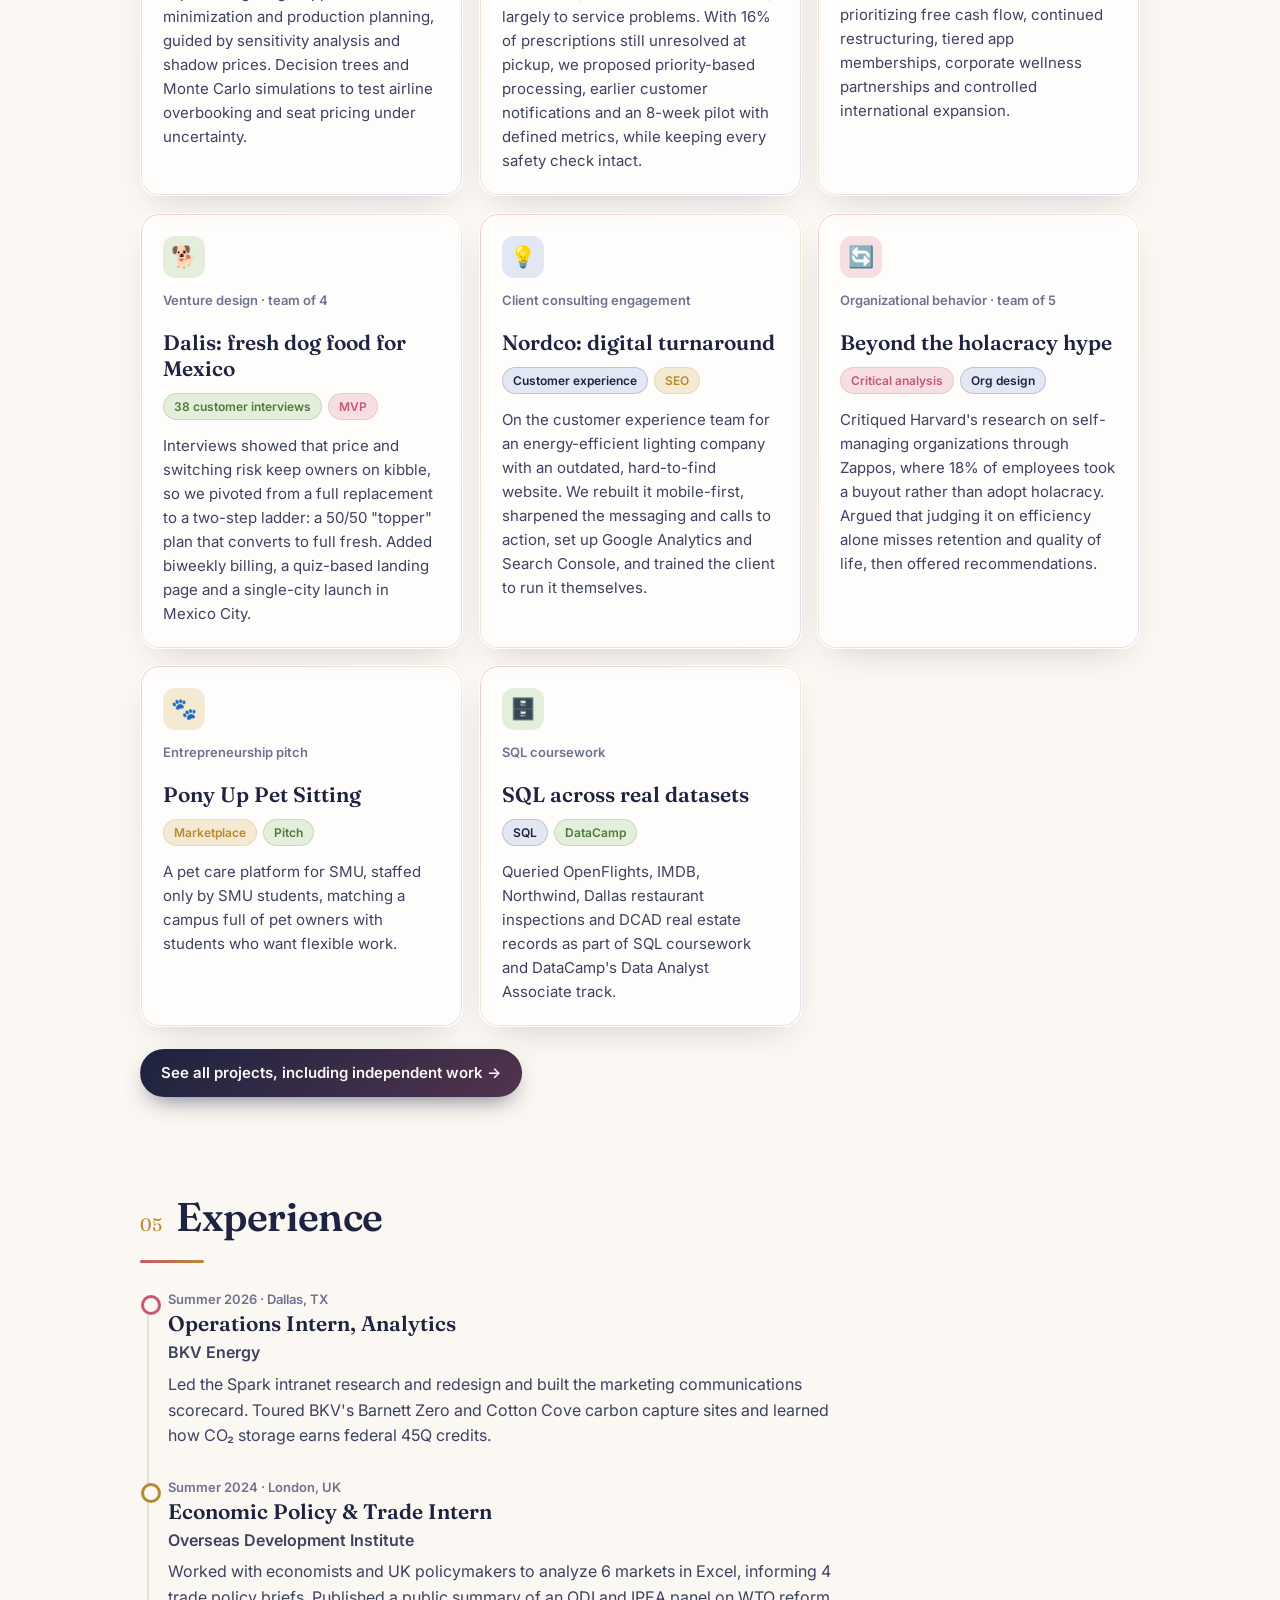
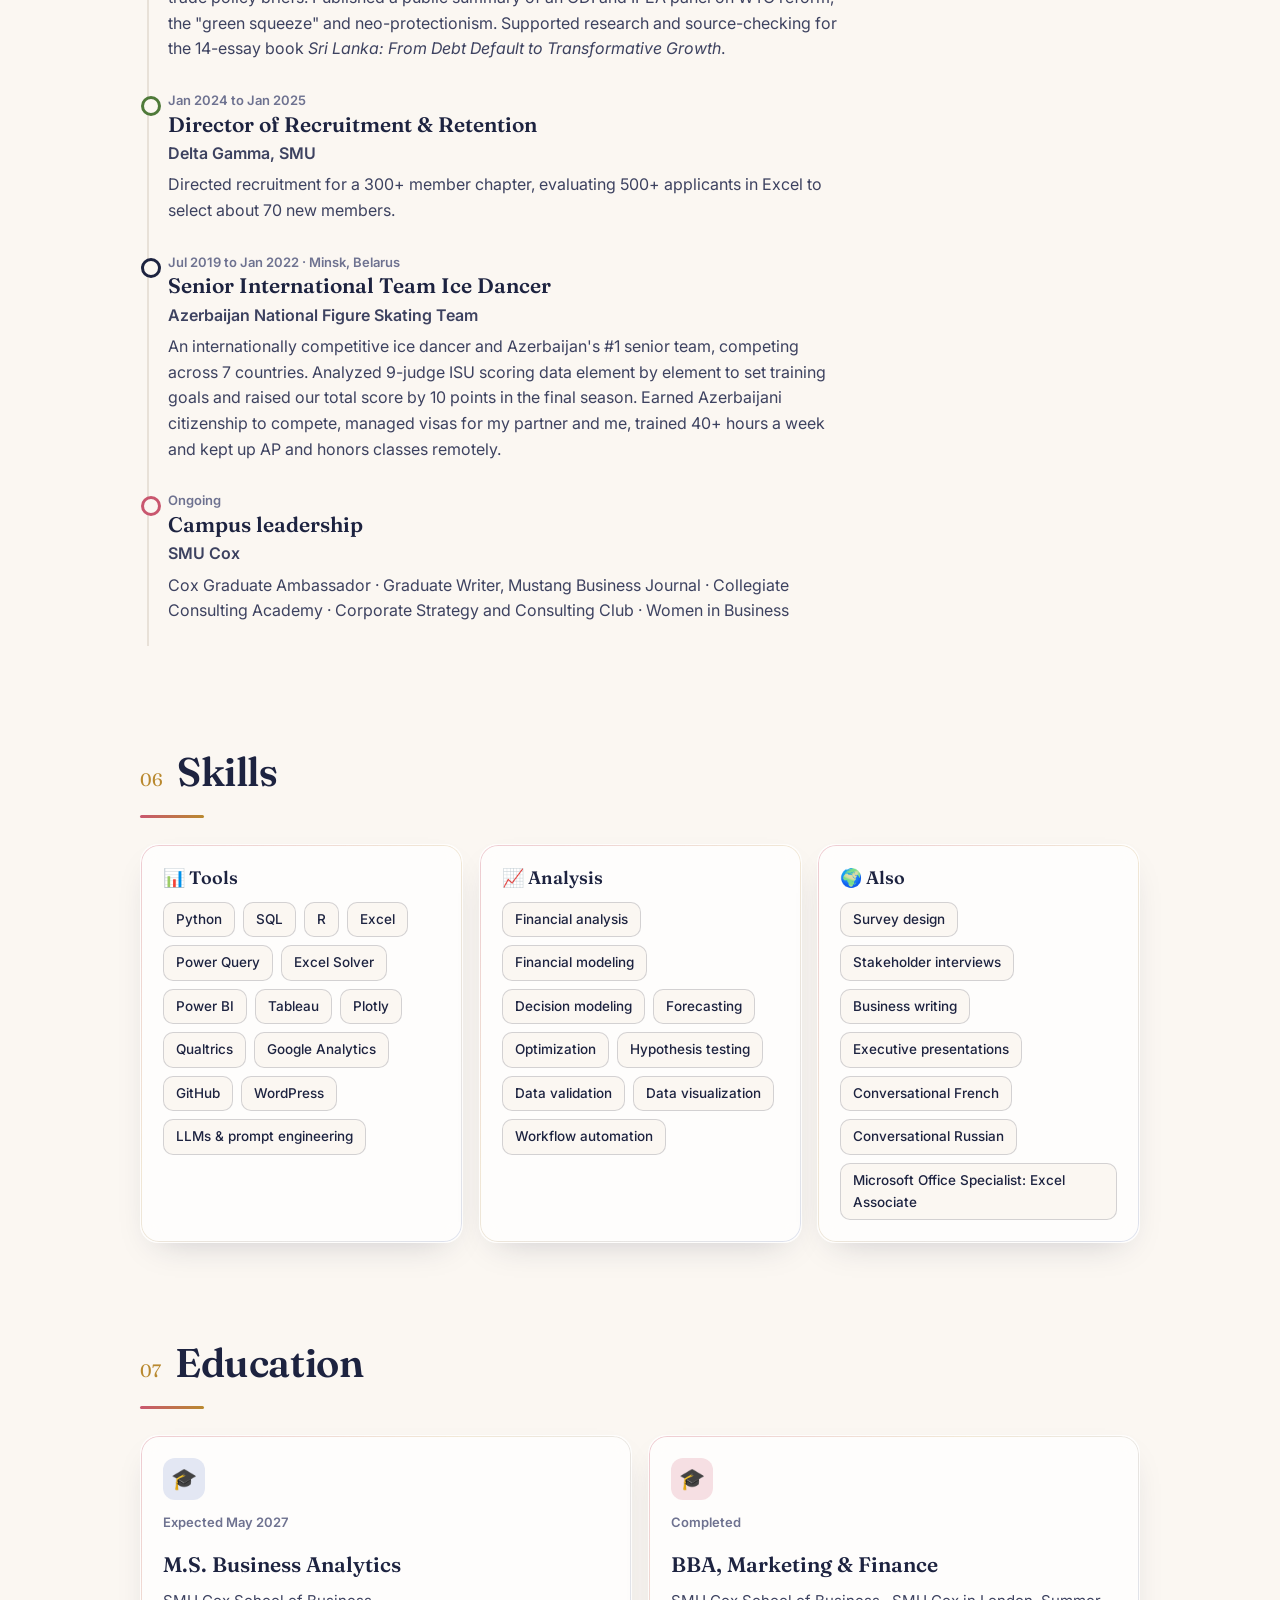
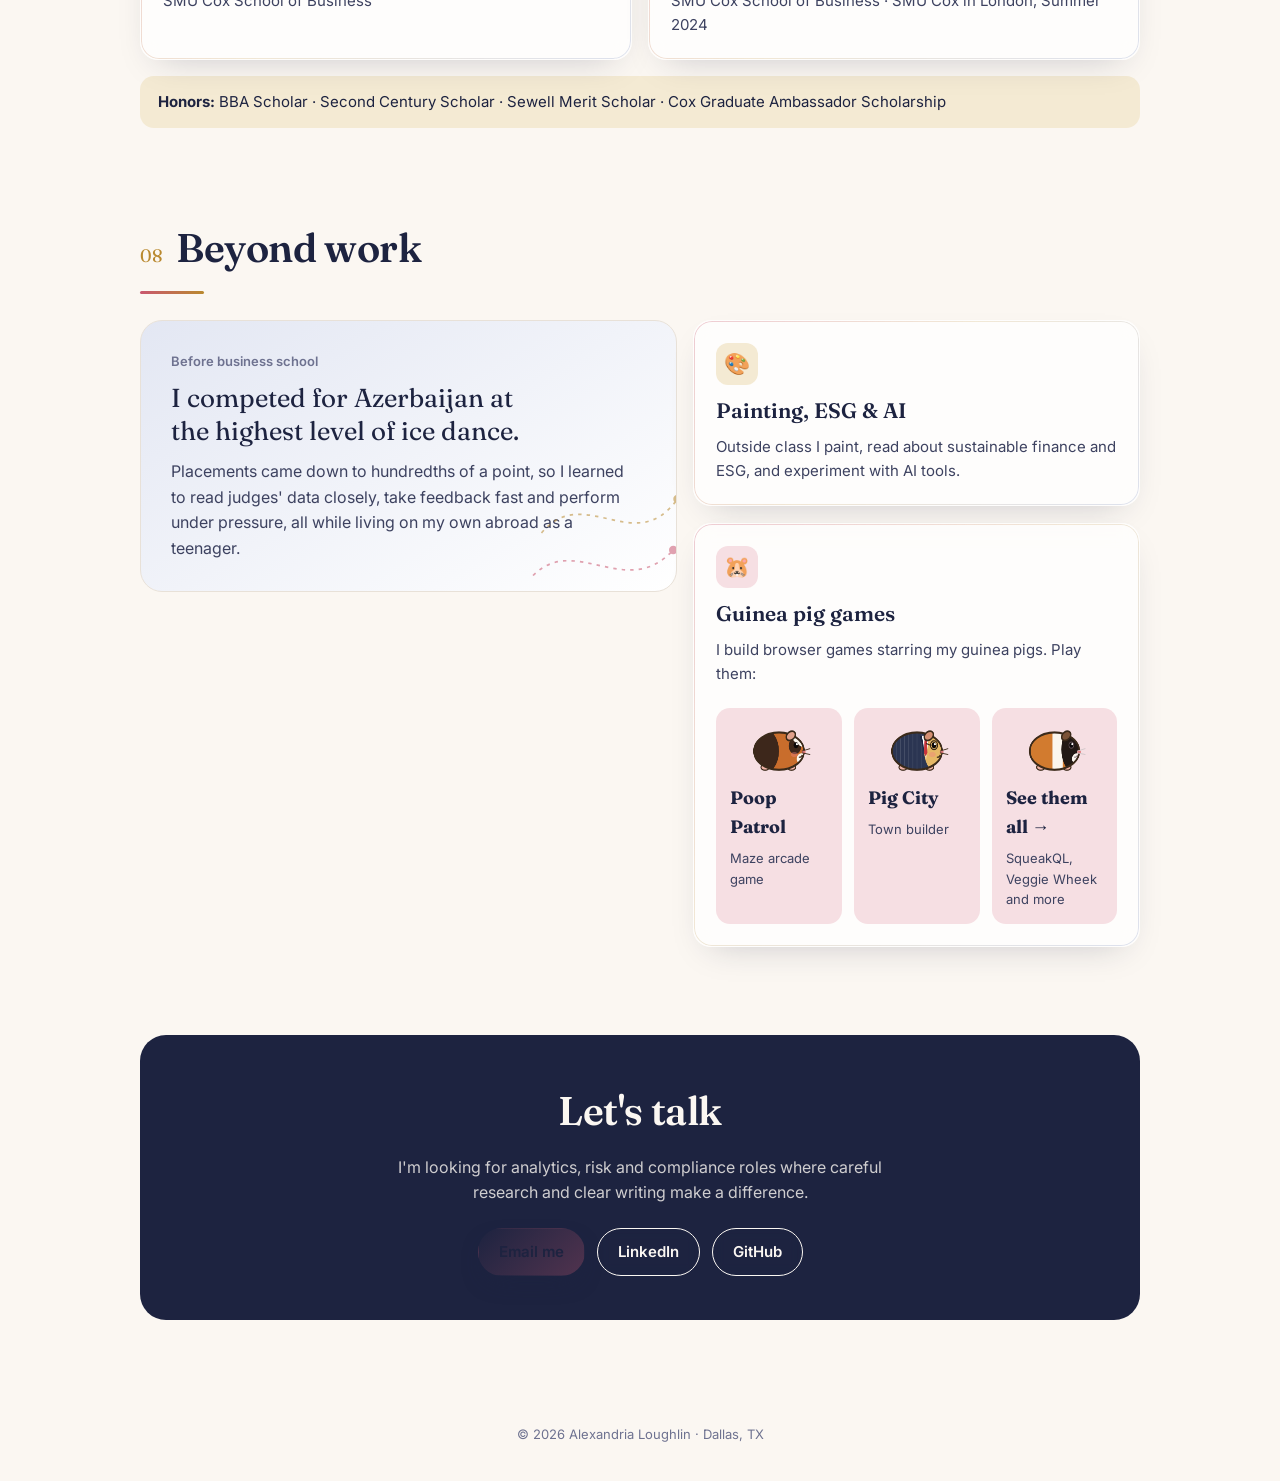
==== commit b6f7309b: "Add Analytics page with in-browser workbook preview Co-Authored-By: Claude Opus 5.5 <noreply@anthrop" ====
--- a/index.html
+++ b/index.html
@@ -250,7 +250,7 @@
   <div class="wrap">
     <a class="mark" href="#top">Lexi Loughlin<span>.</span></a>
     <div class="links">
-      <a href="about.html">About me</a><a href="projects.html">Projects</a><a href="writing.html">Writing</a><a href="fun.html">Fun stuff</a><a href="github.html">GitHub</a><a href="#contact">Contact</a>
+      <a href="about.html">About me</a><a href="projects.html">Projects</a><a href="analytics.html">Analytics</a><a href="writing.html">Writing</a><a href="fun.html">Fun stuff</a><a href="github.html">GitHub</a><a href="#contact">Contact</a>
     </div>
     <button class="theme" id="theme" aria-label="Switch light or dark mode">◐</button>
   </div>
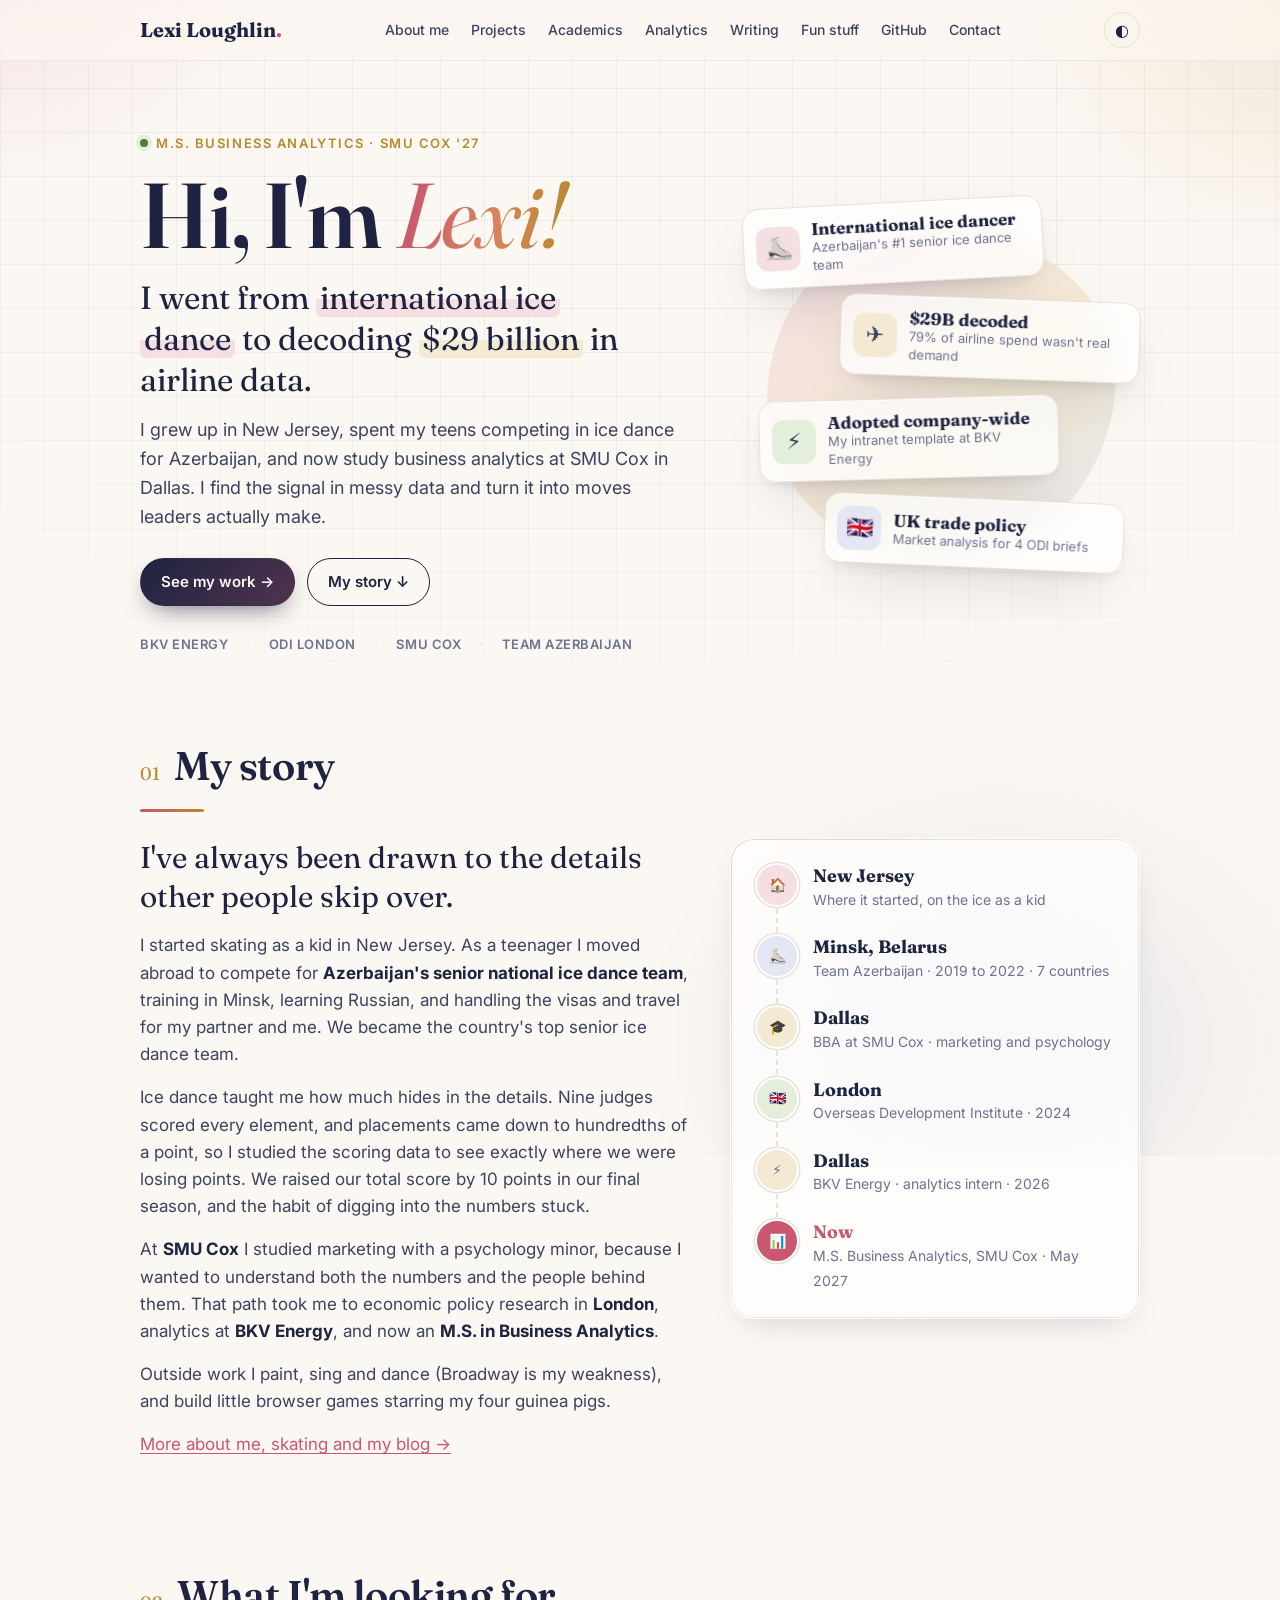
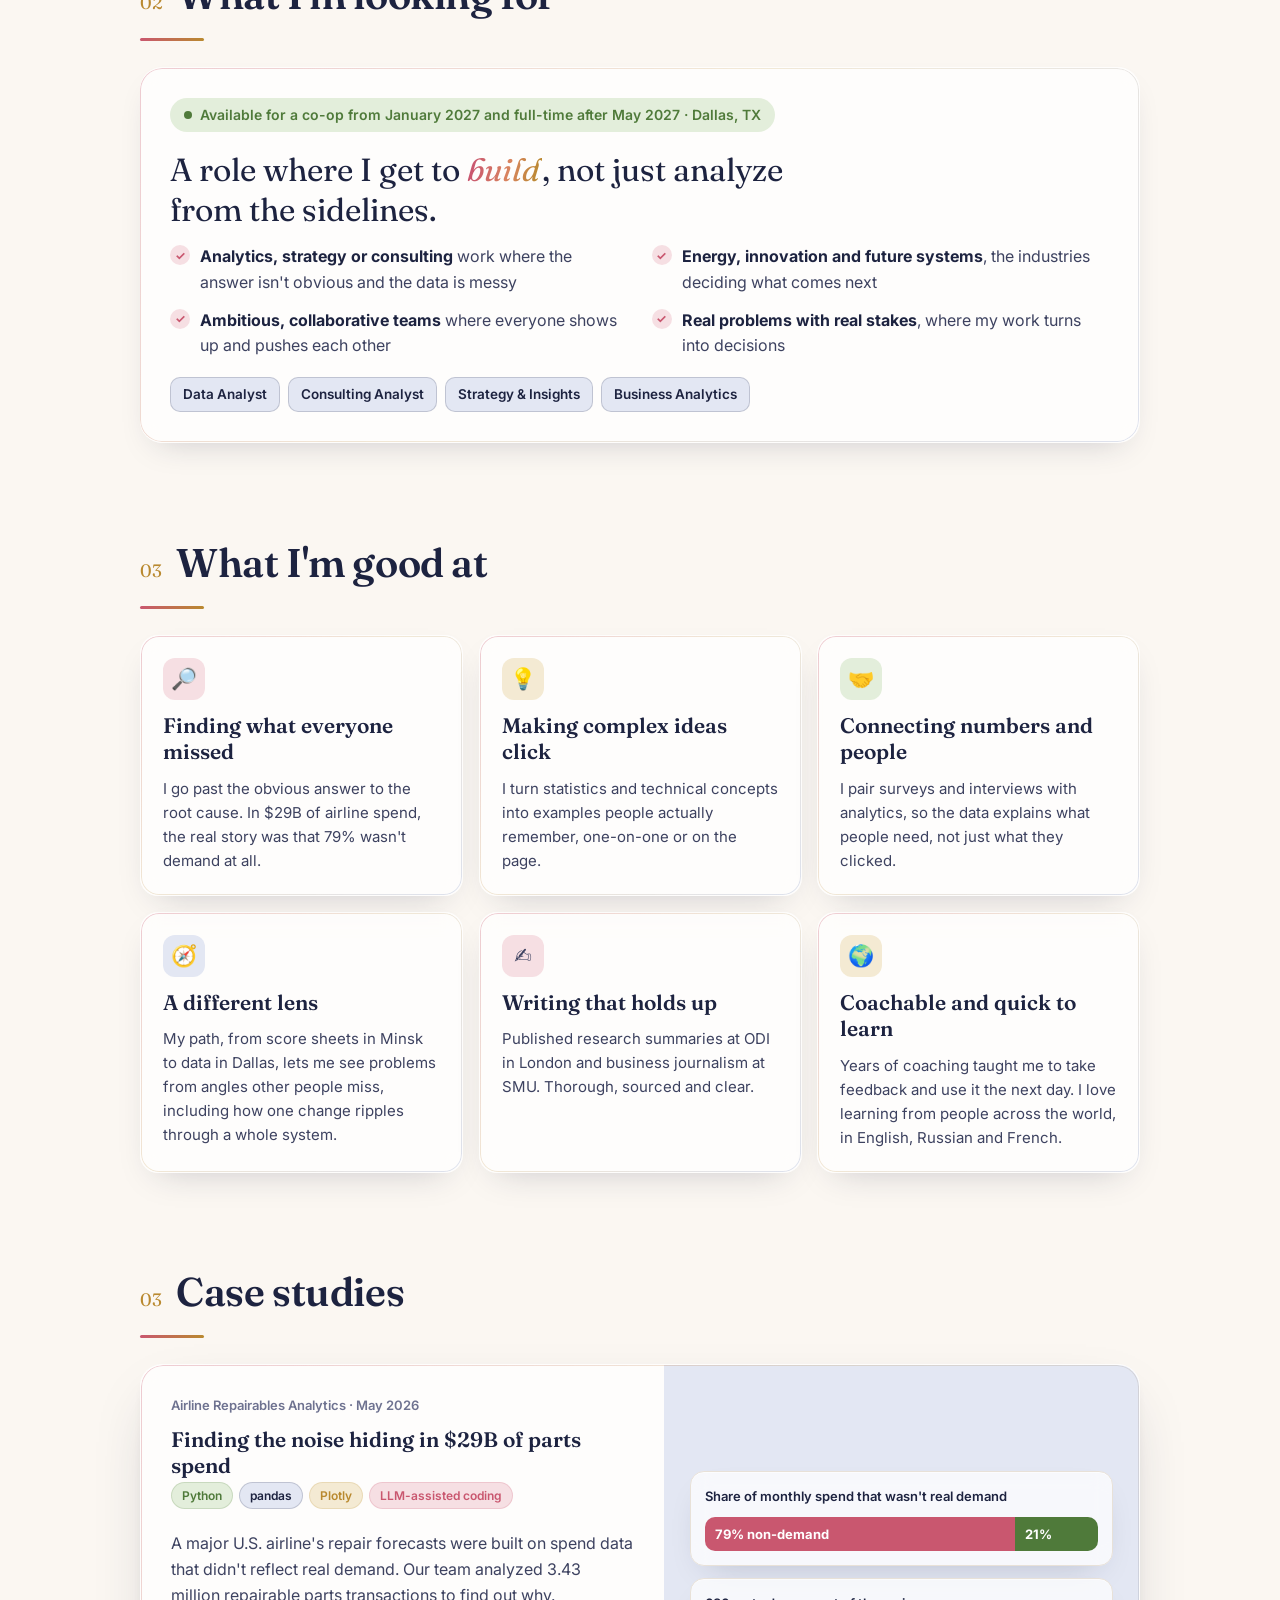
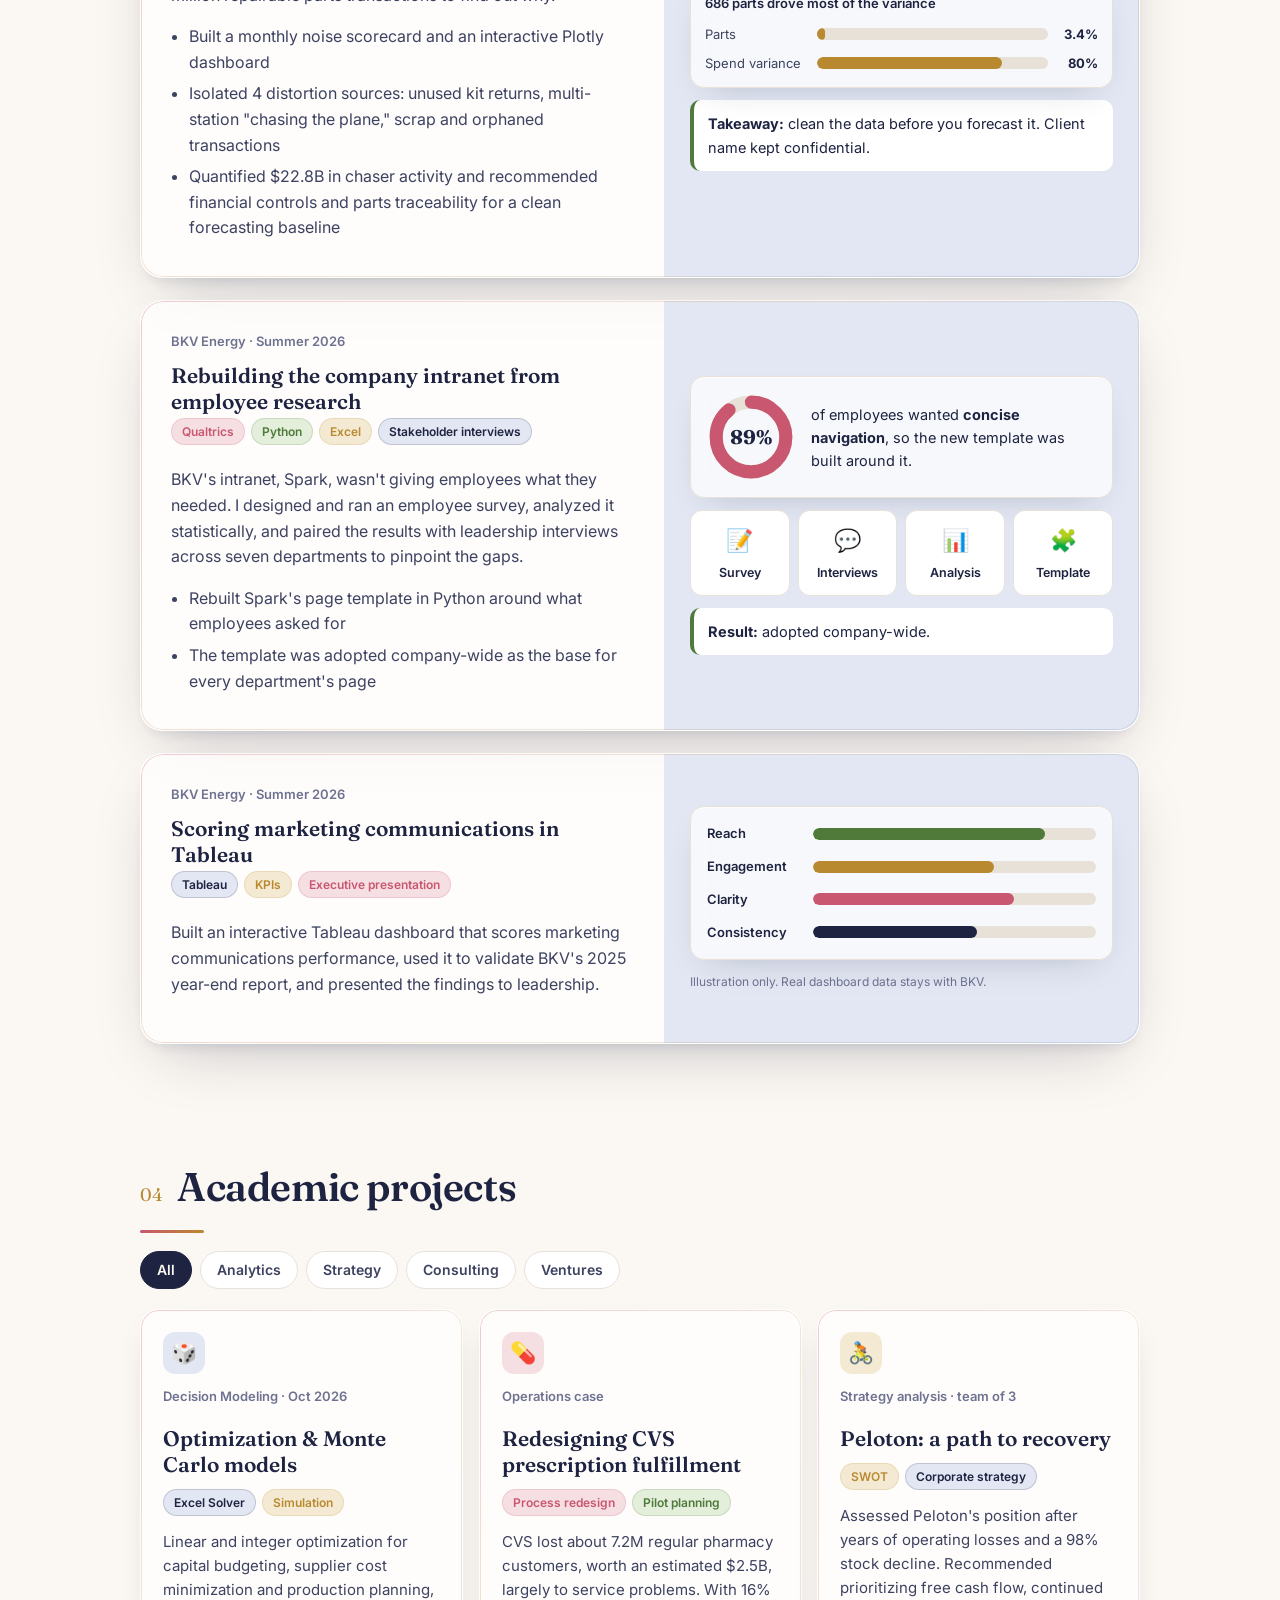
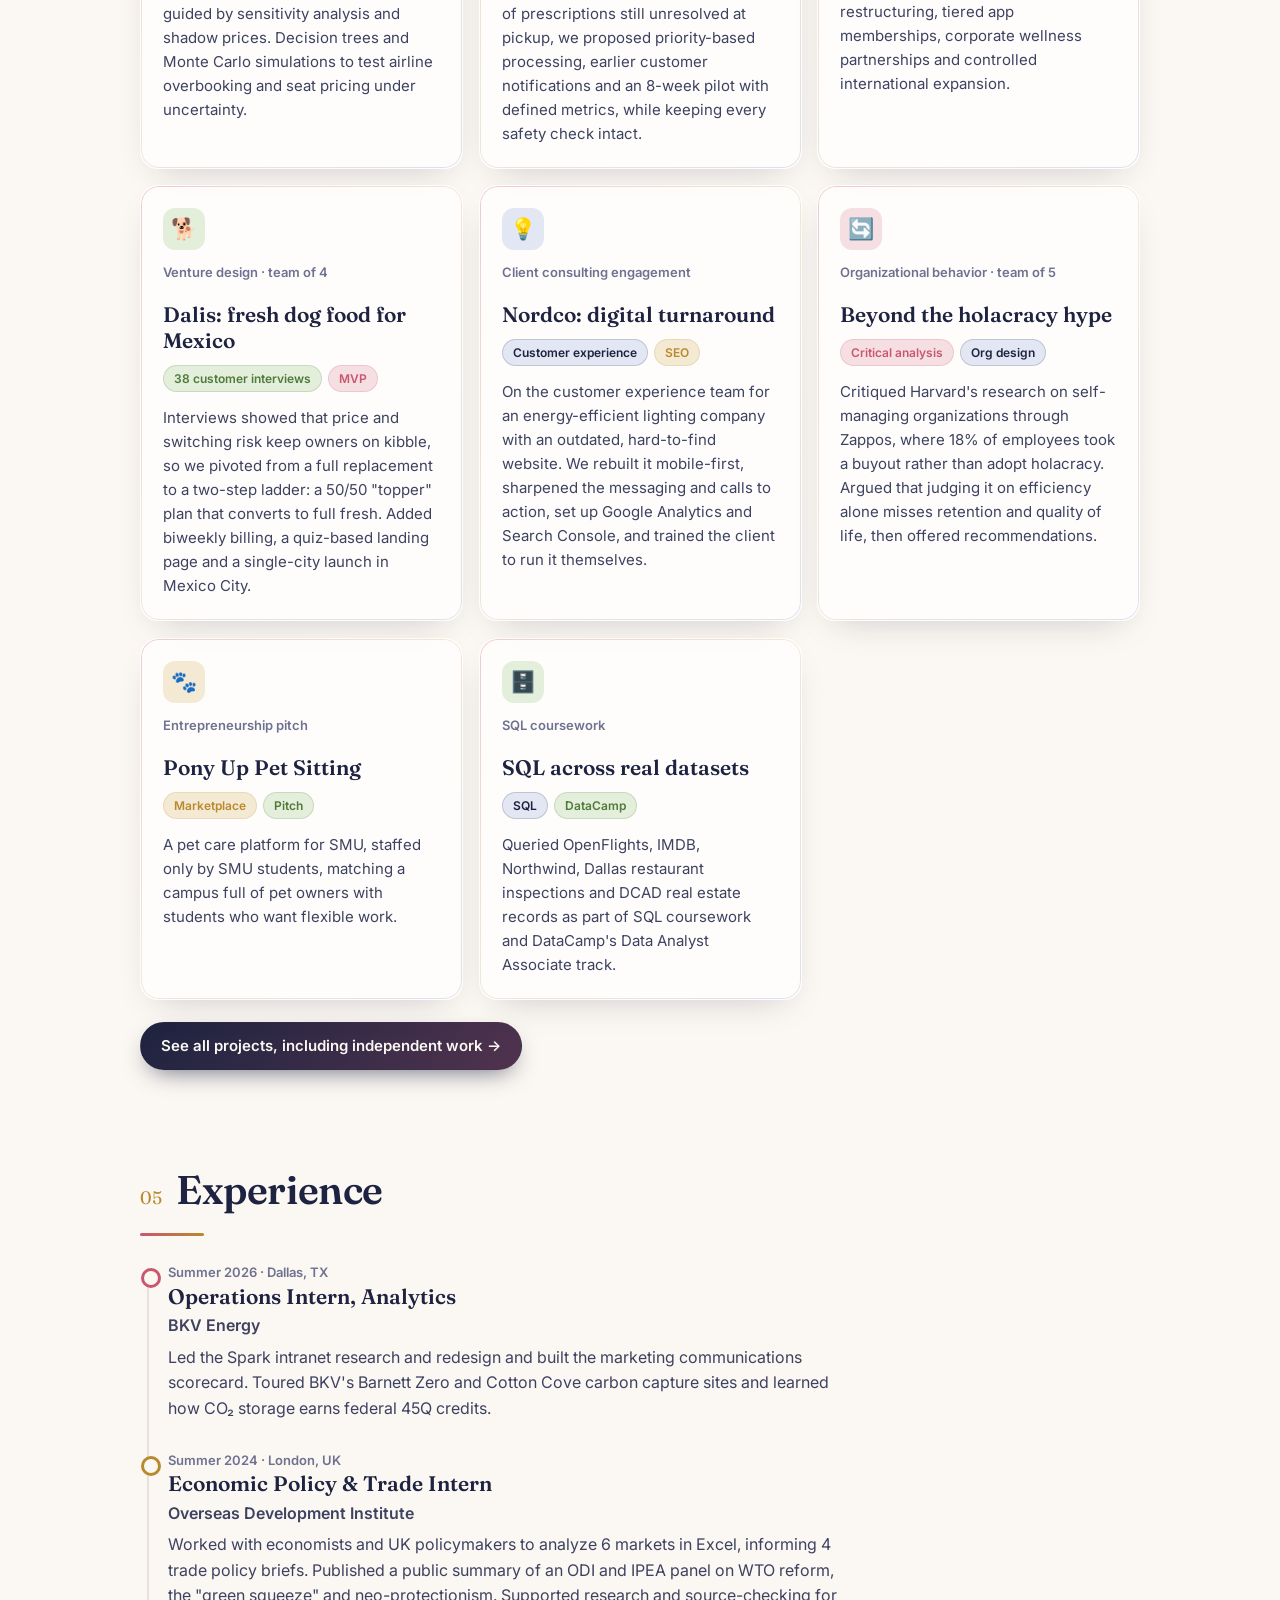
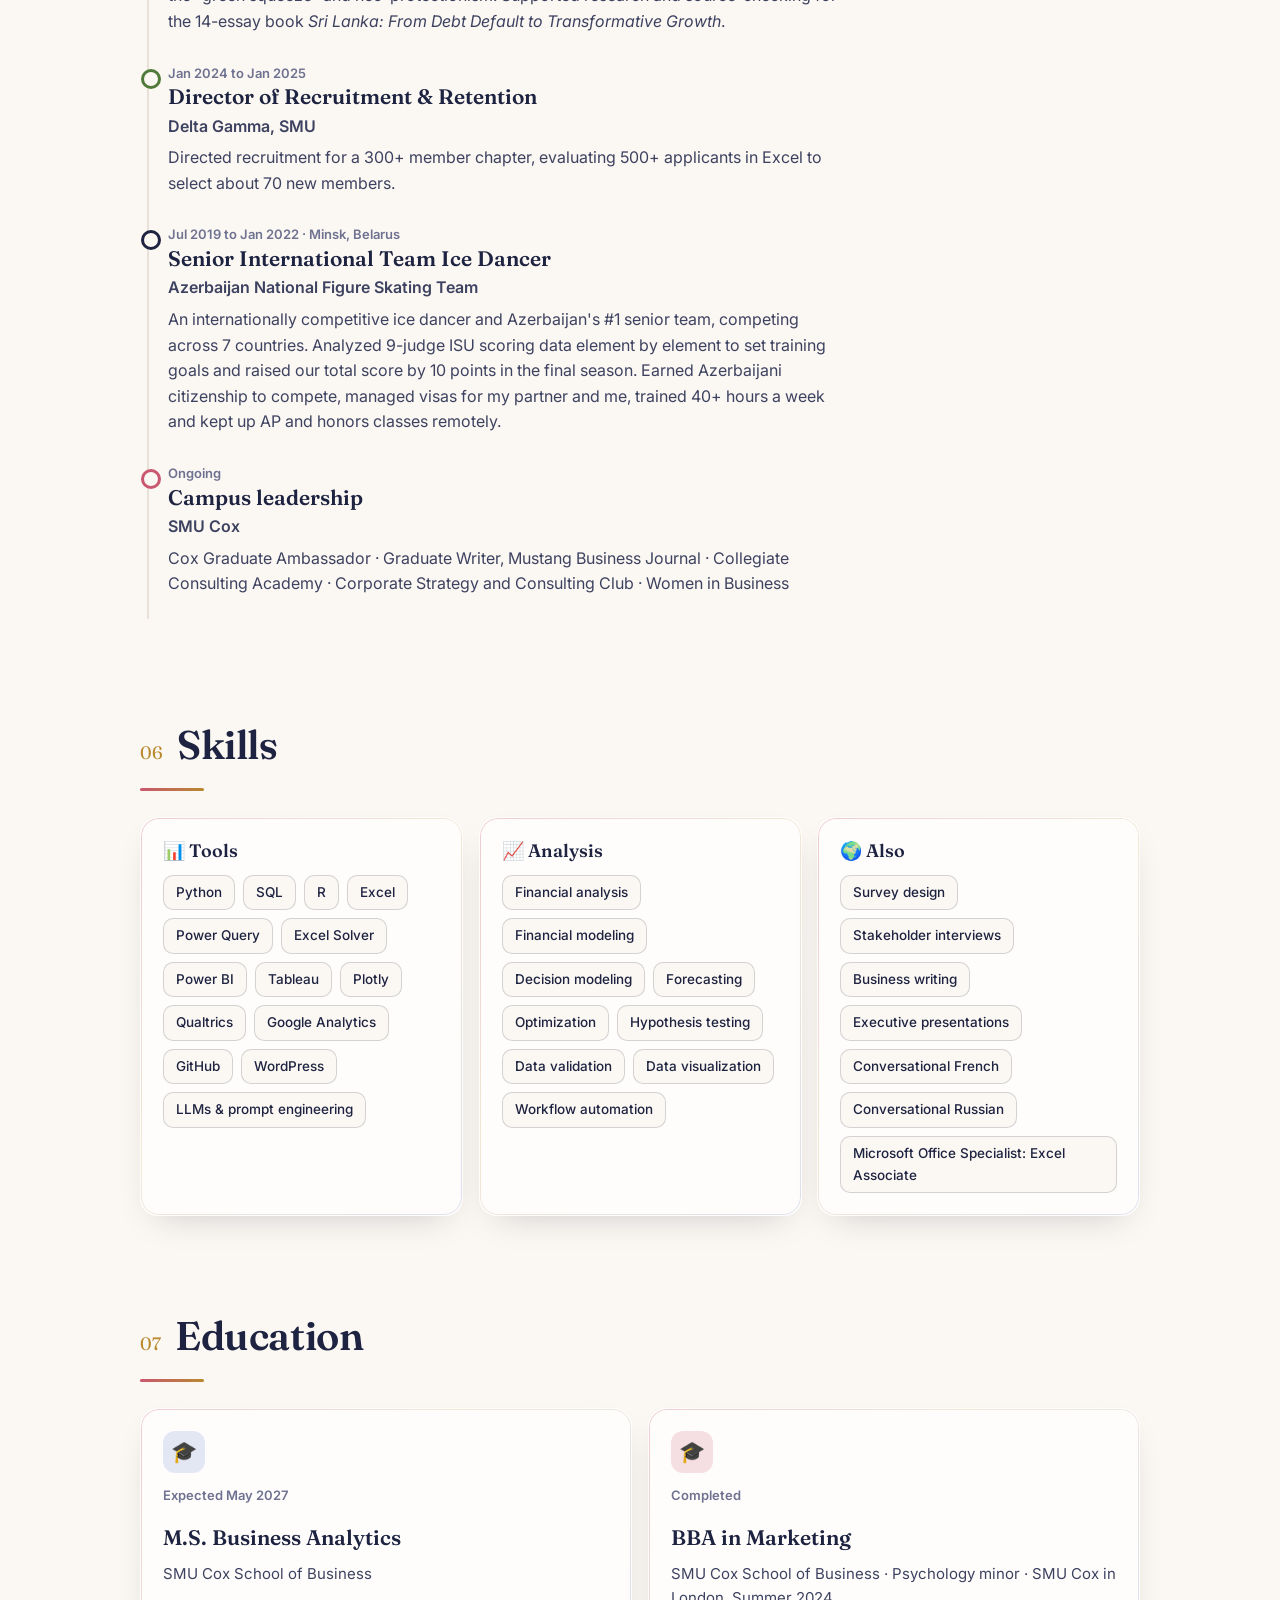
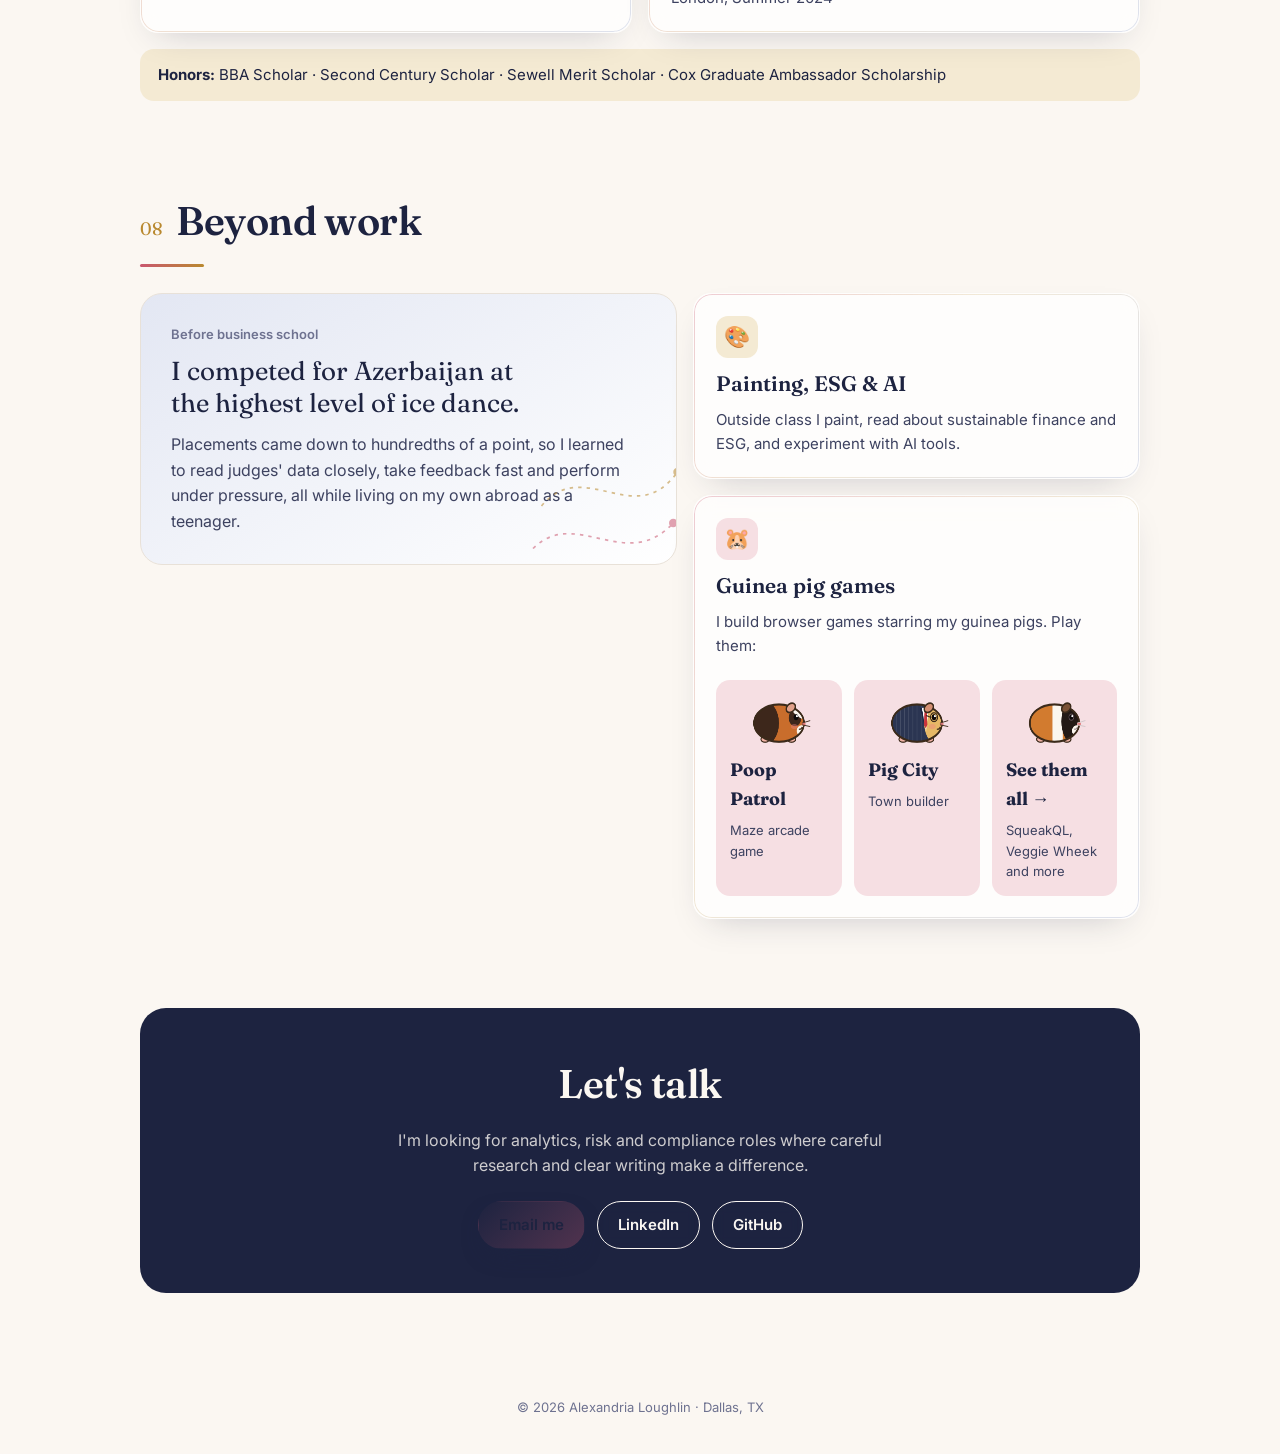
==== commit a6d01db4: "Add Academics page linking courses to projects; remove Blessed Pear and finance-major wording Co-Aut" ====
--- a/index.html
+++ b/index.html
@@ -250,7 +250,7 @@
   <div class="wrap">
     <a class="mark" href="#top">Lexi Loughlin<span>.</span></a>
     <div class="links">
-      <a href="about.html">About me</a><a href="projects.html">Projects</a><a href="analytics.html">Analytics</a><a href="writing.html">Writing</a><a href="fun.html">Fun stuff</a><a href="github.html">GitHub</a><a href="#contact">Contact</a>
+      <a href="about.html">About me</a><a href="projects.html">Projects</a><a href="academics.html">Academics</a><a href="analytics.html">Analytics</a><a href="writing.html">Writing</a><a href="fun.html">Fun stuff</a><a href="github.html">GitHub</a><a href="#contact">Contact</a>
     </div>
     <button class="theme" id="theme" aria-label="Switch light or dark mode">◐</button>
   </div>
@@ -286,14 +286,14 @@
         <p class="story-lead">I've always been drawn to the details other people skip over.</p>
         <p>I started skating as a kid in New Jersey. As a teenager I moved abroad to compete for <b>Azerbaijan's senior national ice dance team</b>, training in Minsk, learning Russian, and handling the visas and travel for my partner and me. We became the country's top senior ice dance team.</p>
         <p>Ice dance taught me how much hides in the details. Nine judges scored every element, and placements came down to hundredths of a point, so I studied the scoring data to see exactly where we were losing points. We raised our total score by 10 points in our final season, and the habit of digging into the numbers stuck.</p>
-        <p>At <b>SMU Cox</b> I studied marketing and finance with a psychology minor, because I wanted to understand both the numbers and the people behind them. That path took me to economic policy research in <b>London</b>, analytics at <b>BKV Energy</b>, and now an <b>M.S. in Business Analytics</b>.</p>
+        <p>At <b>SMU Cox</b> I studied marketing with a psychology minor, because I wanted to understand both the numbers and the people behind them. That path took me to economic policy research in <b>London</b>, analytics at <b>BKV Energy</b>, and now an <b>M.S. in Business Analytics</b>.</p>
         <p>Outside work I paint, sing and dance (Broadway is my weakness), and build little browser games starring my four guinea pigs.</p>
         <p><a href="about.html">More about me, skating and my blog →</a></p>
       </div>
       <ol class="journey reveal" aria-label="My path">
         <li><span class="jdot" style="background:var(--rose-soft)">🏠</span><div><b>New Jersey</b><span>Where it started, on the ice as a kid</span></div></li>
         <li><span class="jdot" style="background:var(--navy-soft)">⛸️</span><div><b>Minsk, Belarus</b><span>Team Azerbaijan · 2019 to 2022 · 7 countries</span></div></li>
-        <li><span class="jdot" style="background:var(--gold-soft)">🎓</span><div><b>Dallas</b><span>BBA at SMU Cox · marketing, finance, psychology</span></div></li>
+        <li><span class="jdot" style="background:var(--gold-soft)">🎓</span><div><b>Dallas</b><span>BBA at SMU Cox · marketing and psychology</span></div></li>
         <li><span class="jdot" style="background:var(--sage-soft)">🇬🇧</span><div><b>London</b><span>Overseas Development Institute · 2024</span></div></li>
         <li><span class="jdot" style="background:var(--gold-soft)">⚡</span><div><b>Dallas</b><span>BKV Energy · analytics intern · 2026</span></div></li>
         <li class="now"><span class="jdot" style="background:var(--rose)">📊</span><div><b>Now</b><span>M.S. Business Analytics, SMU Cox · May 2027</span></div></li>
@@ -566,8 +566,8 @@
       <div class="card reveal">
         <div class="icon" style="background:var(--rose-soft)">🎓</div>
         <div class="kicker">Completed</div>
-        <h3>BBA, Marketing & Finance</h3>
-        <p>SMU Cox School of Business · SMU Cox in London, Summer 2024</p>
+        <h3>BBA in Marketing</h3>
+        <p>SMU Cox School of Business · Psychology minor · SMU Cox in London, Summer 2024</p>
       </div>
     </div>
     <div class="honors reveal"><b>Honors:</b> BBA Scholar · Second Century Scholar · Sewell Merit Scholar · Cox Graduate Ambassador Scholarship</div>
